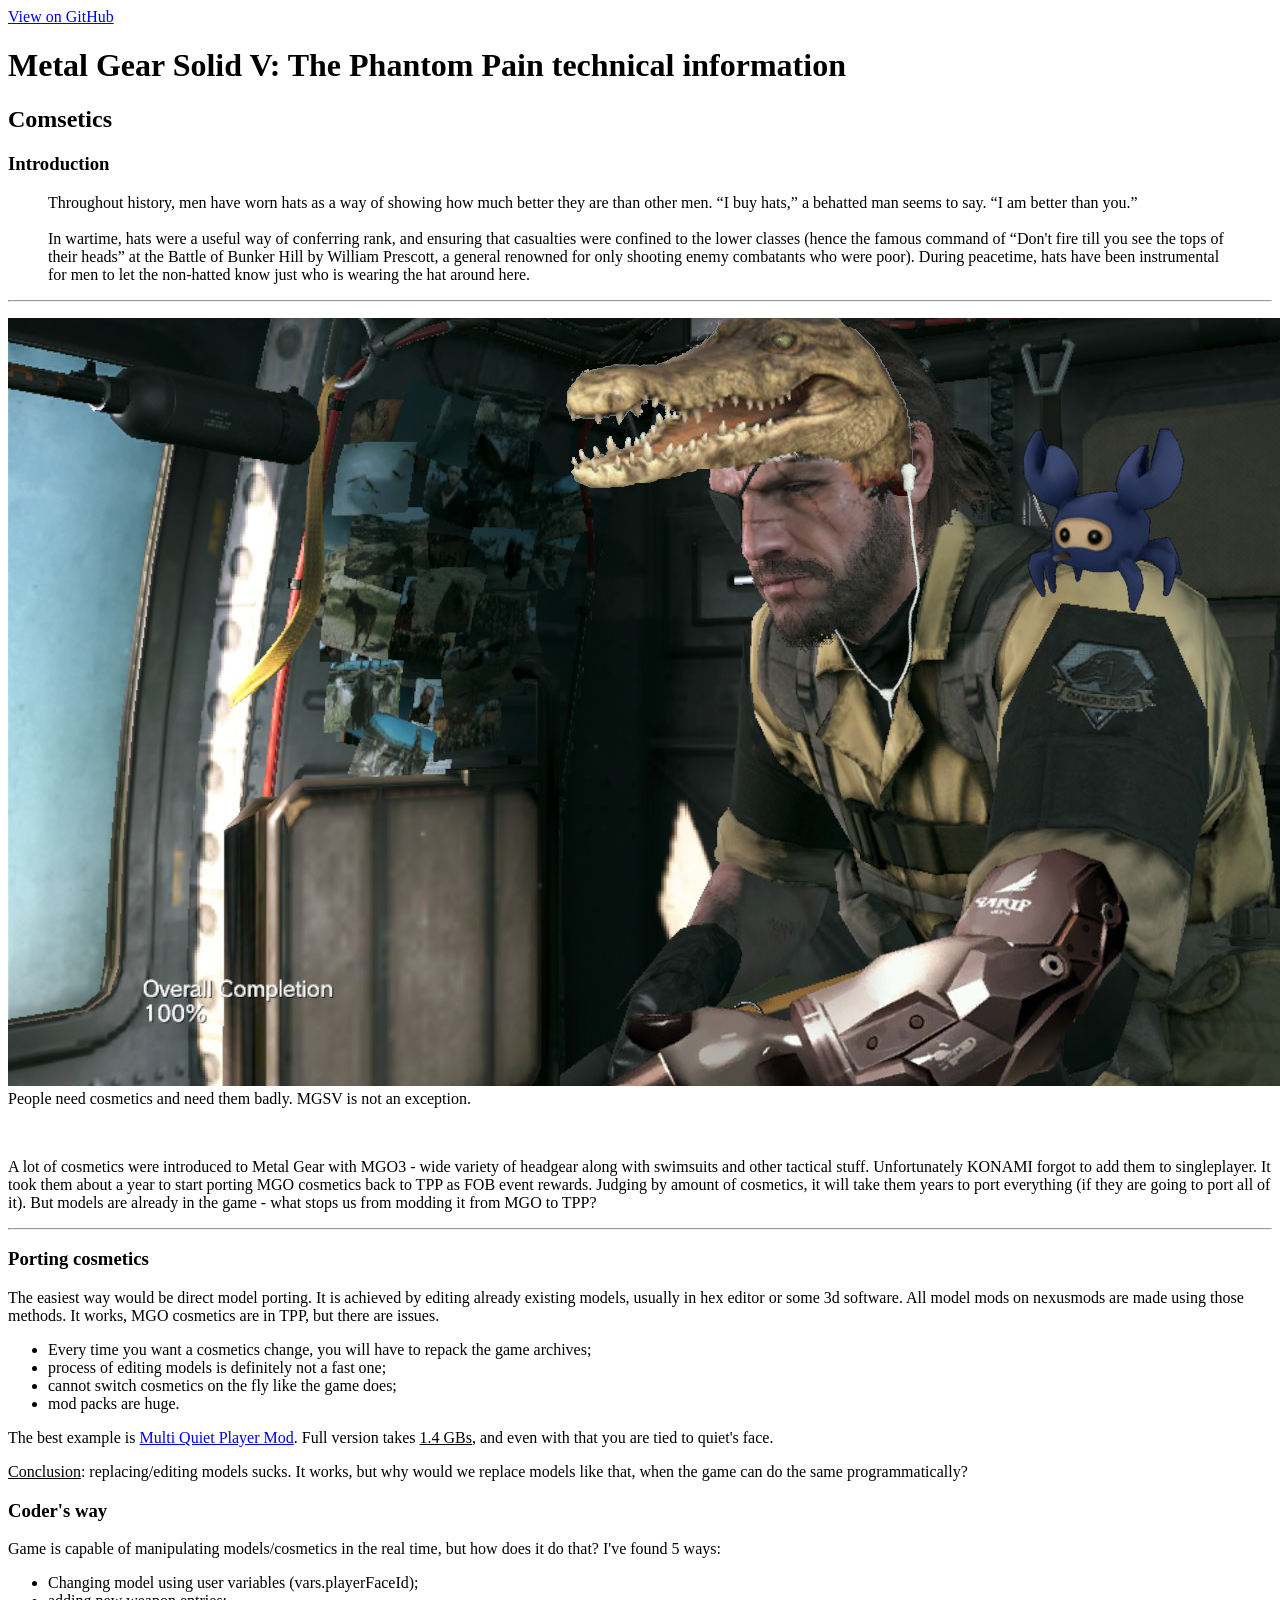
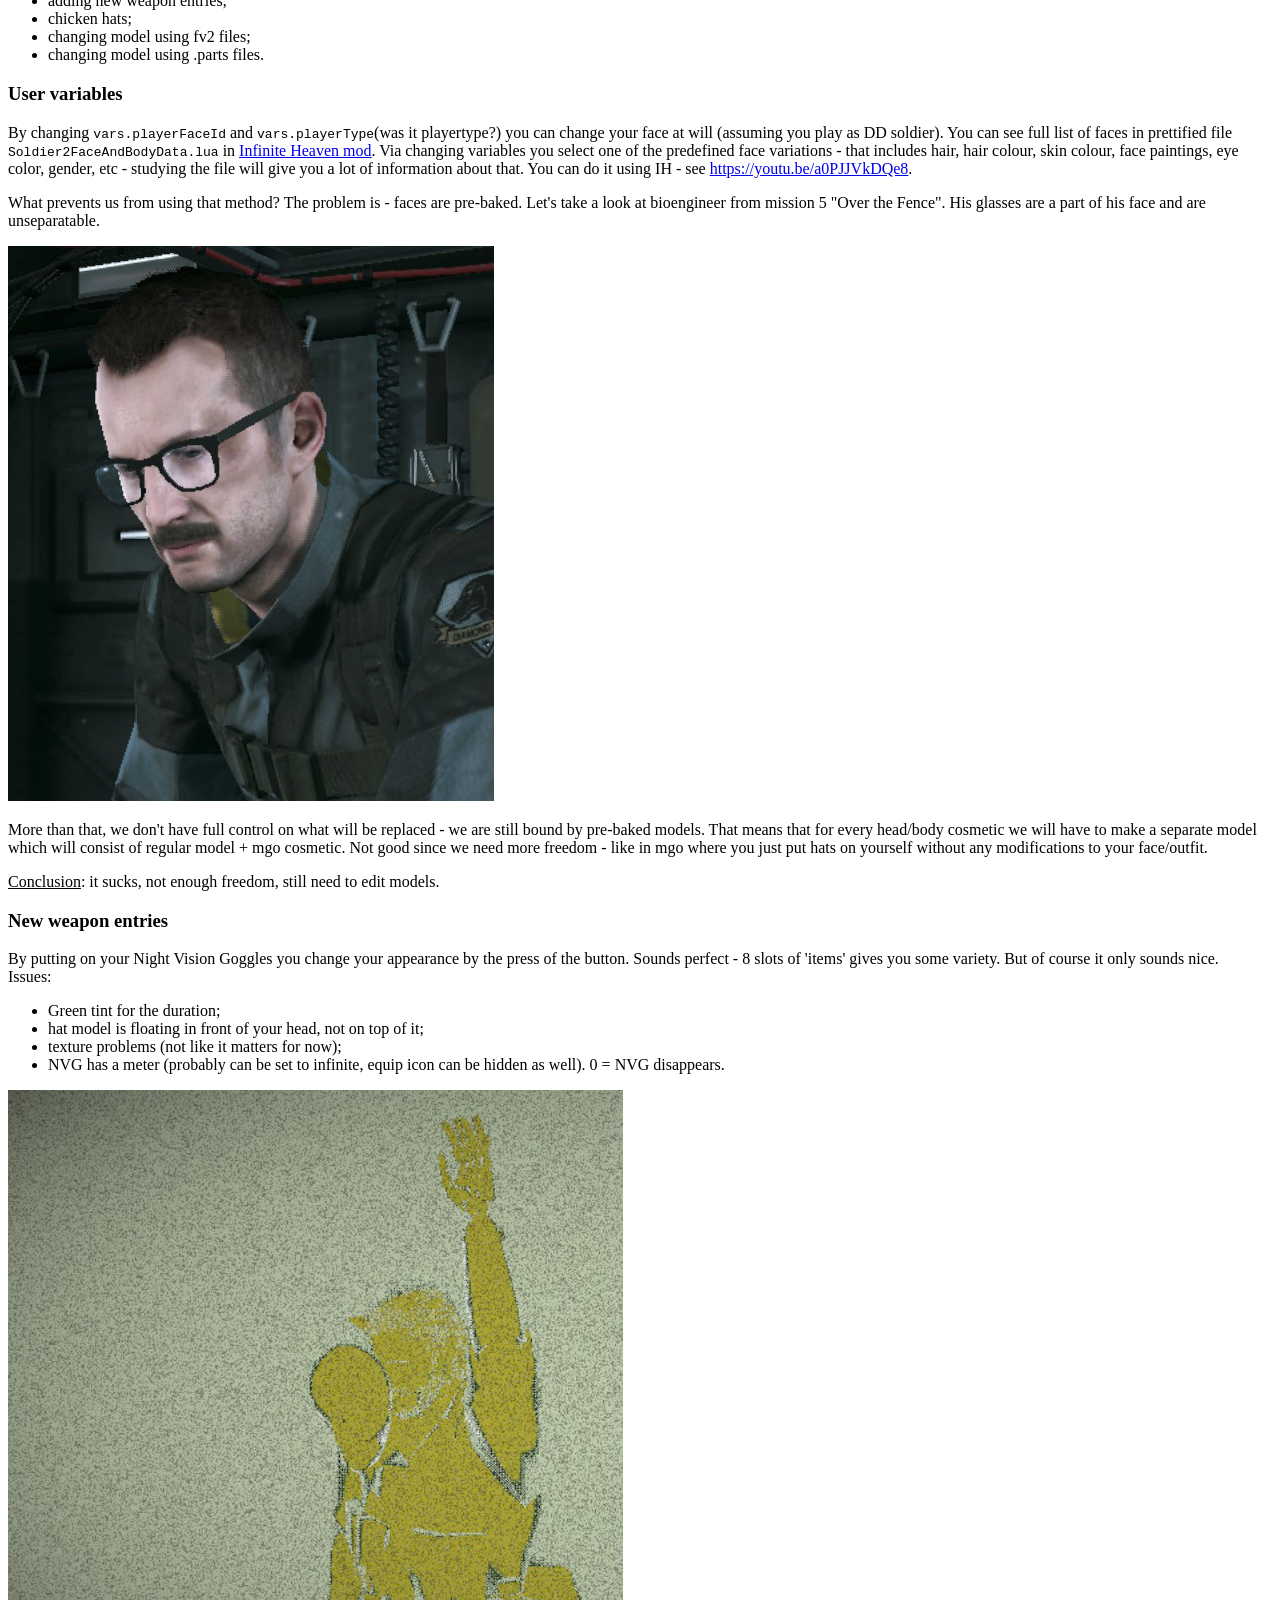
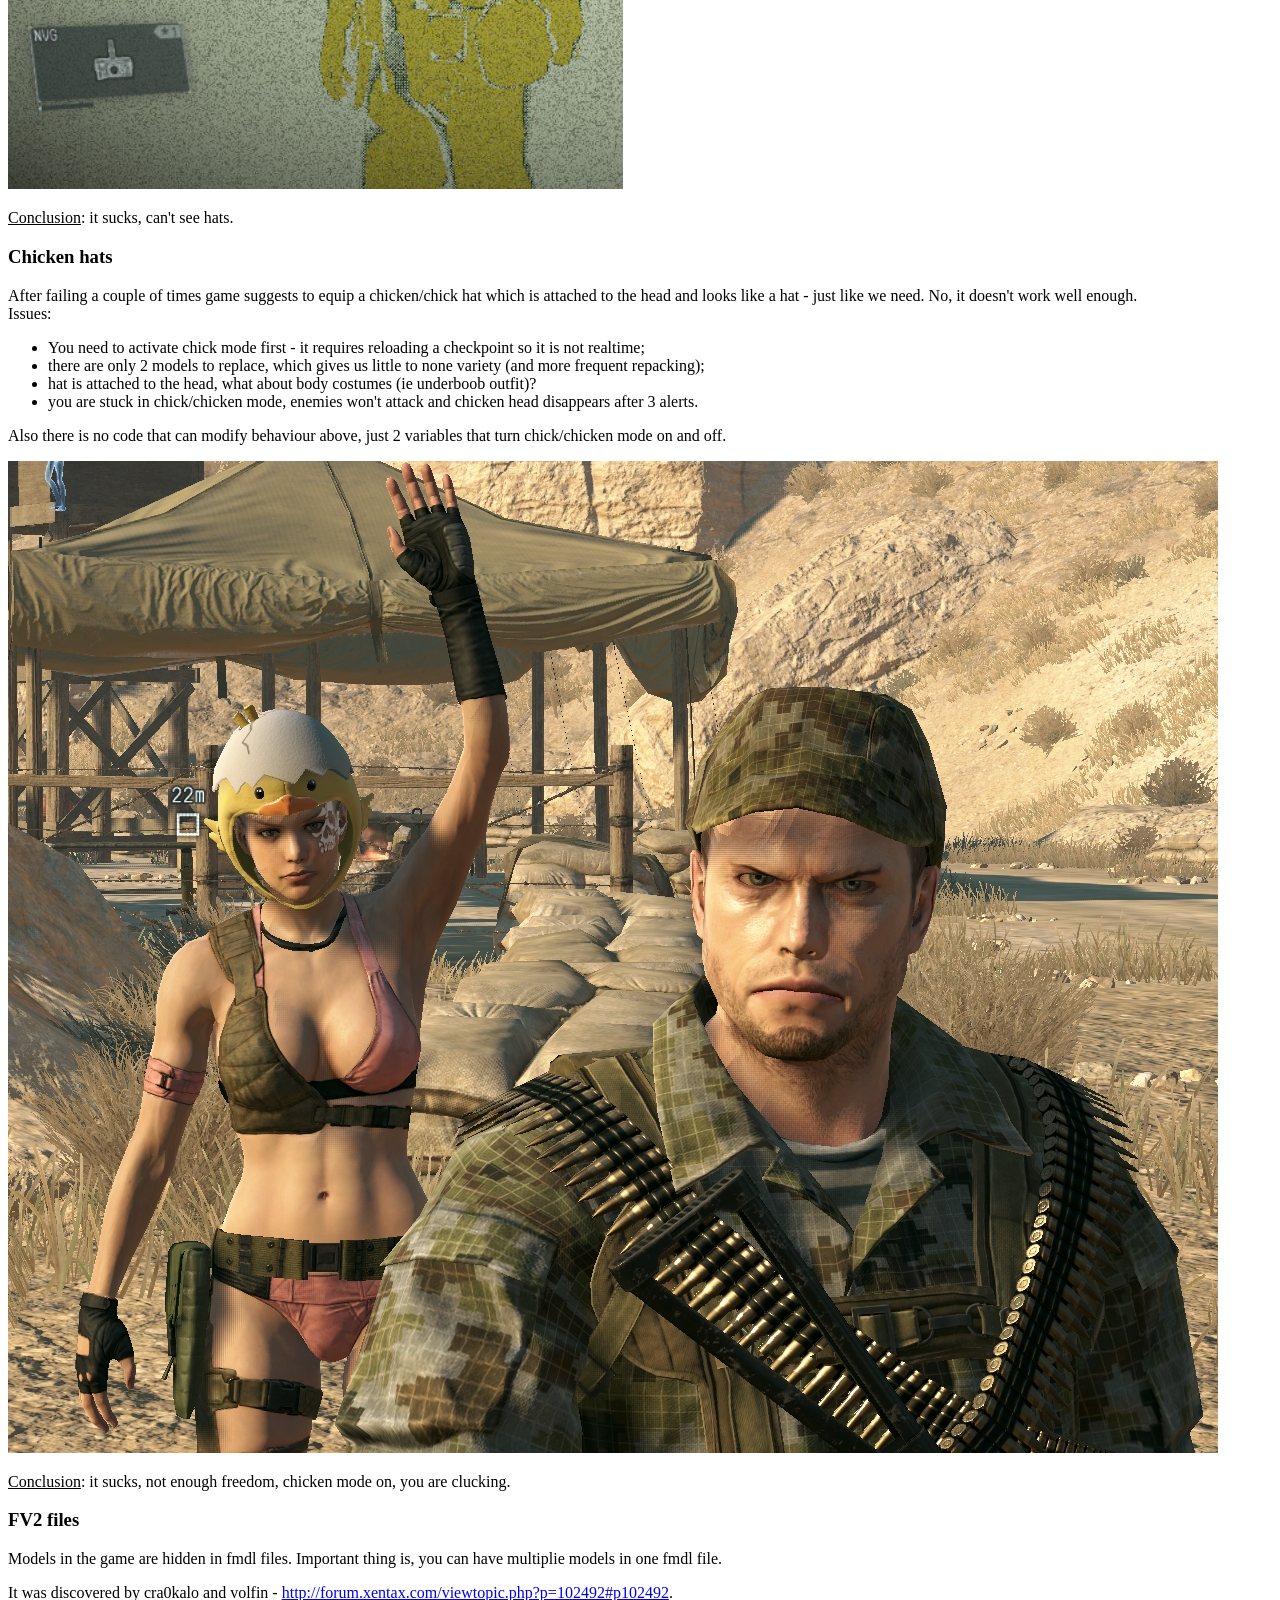
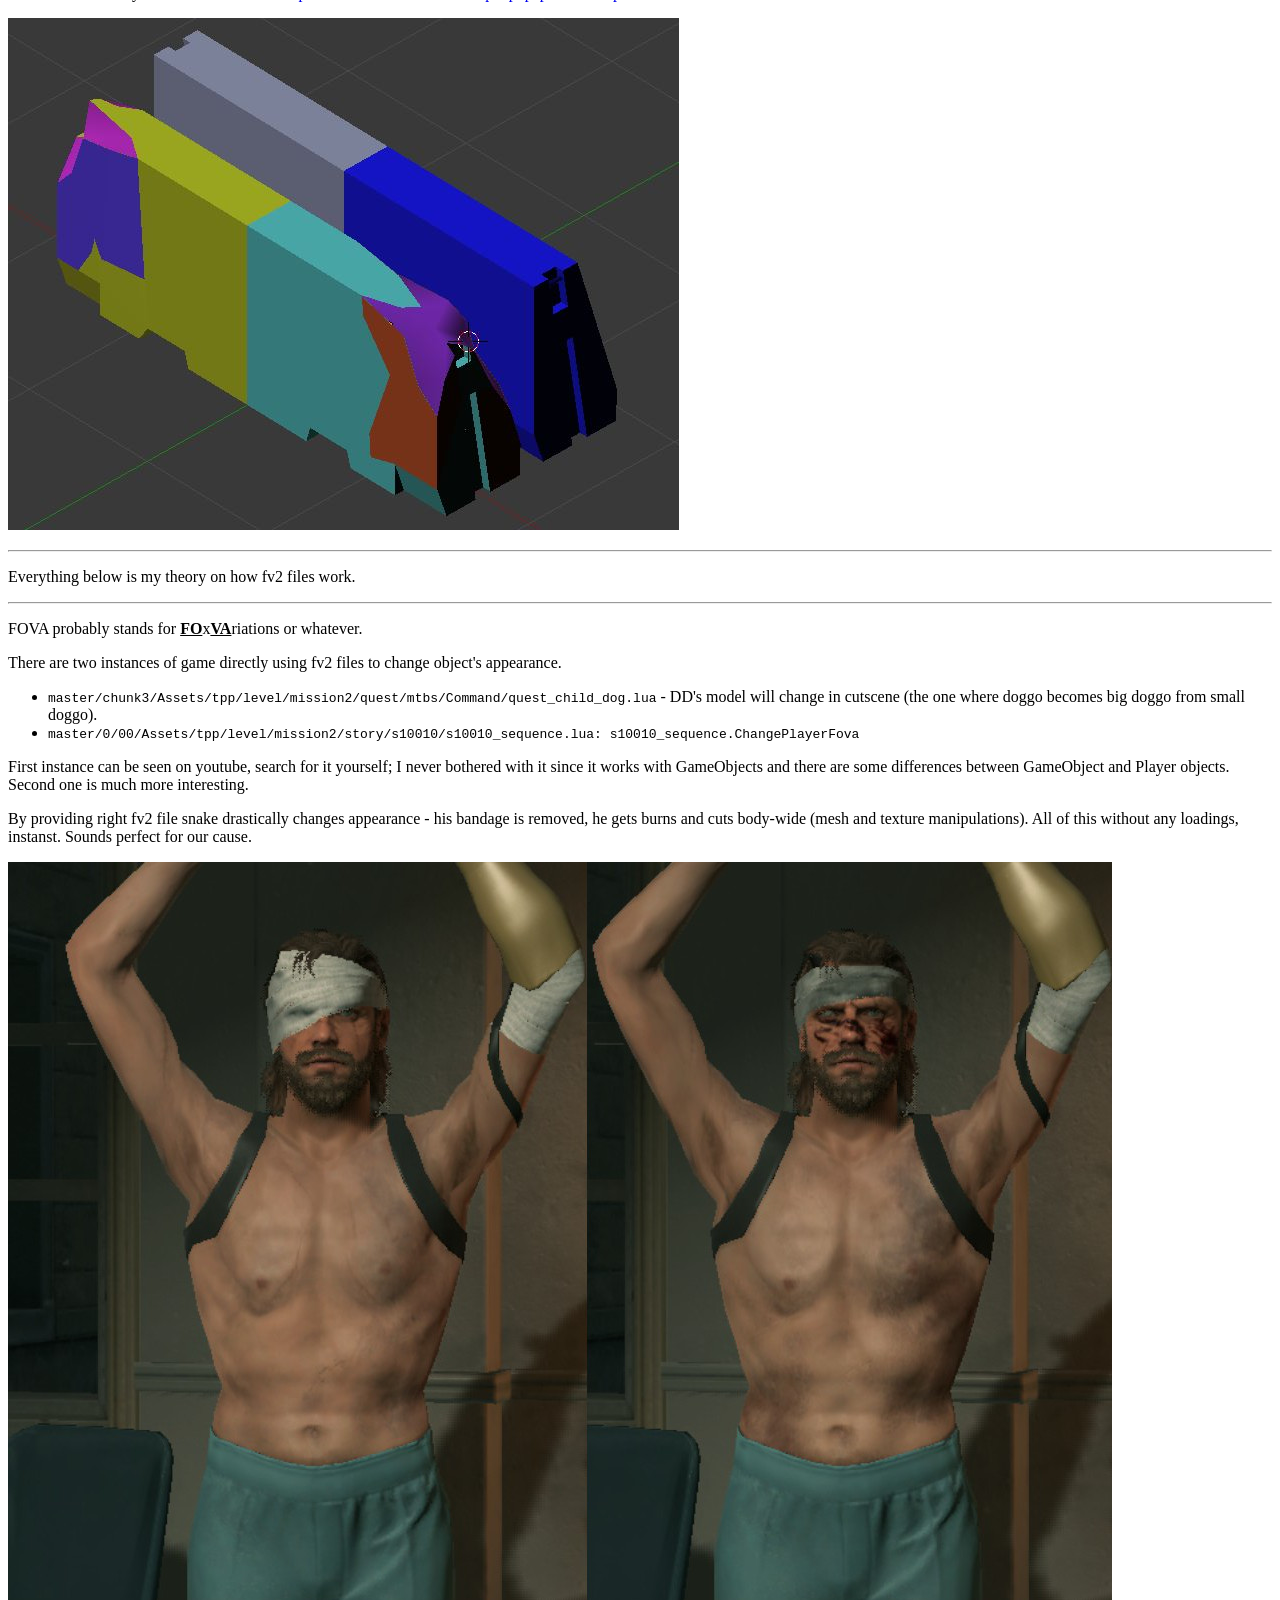
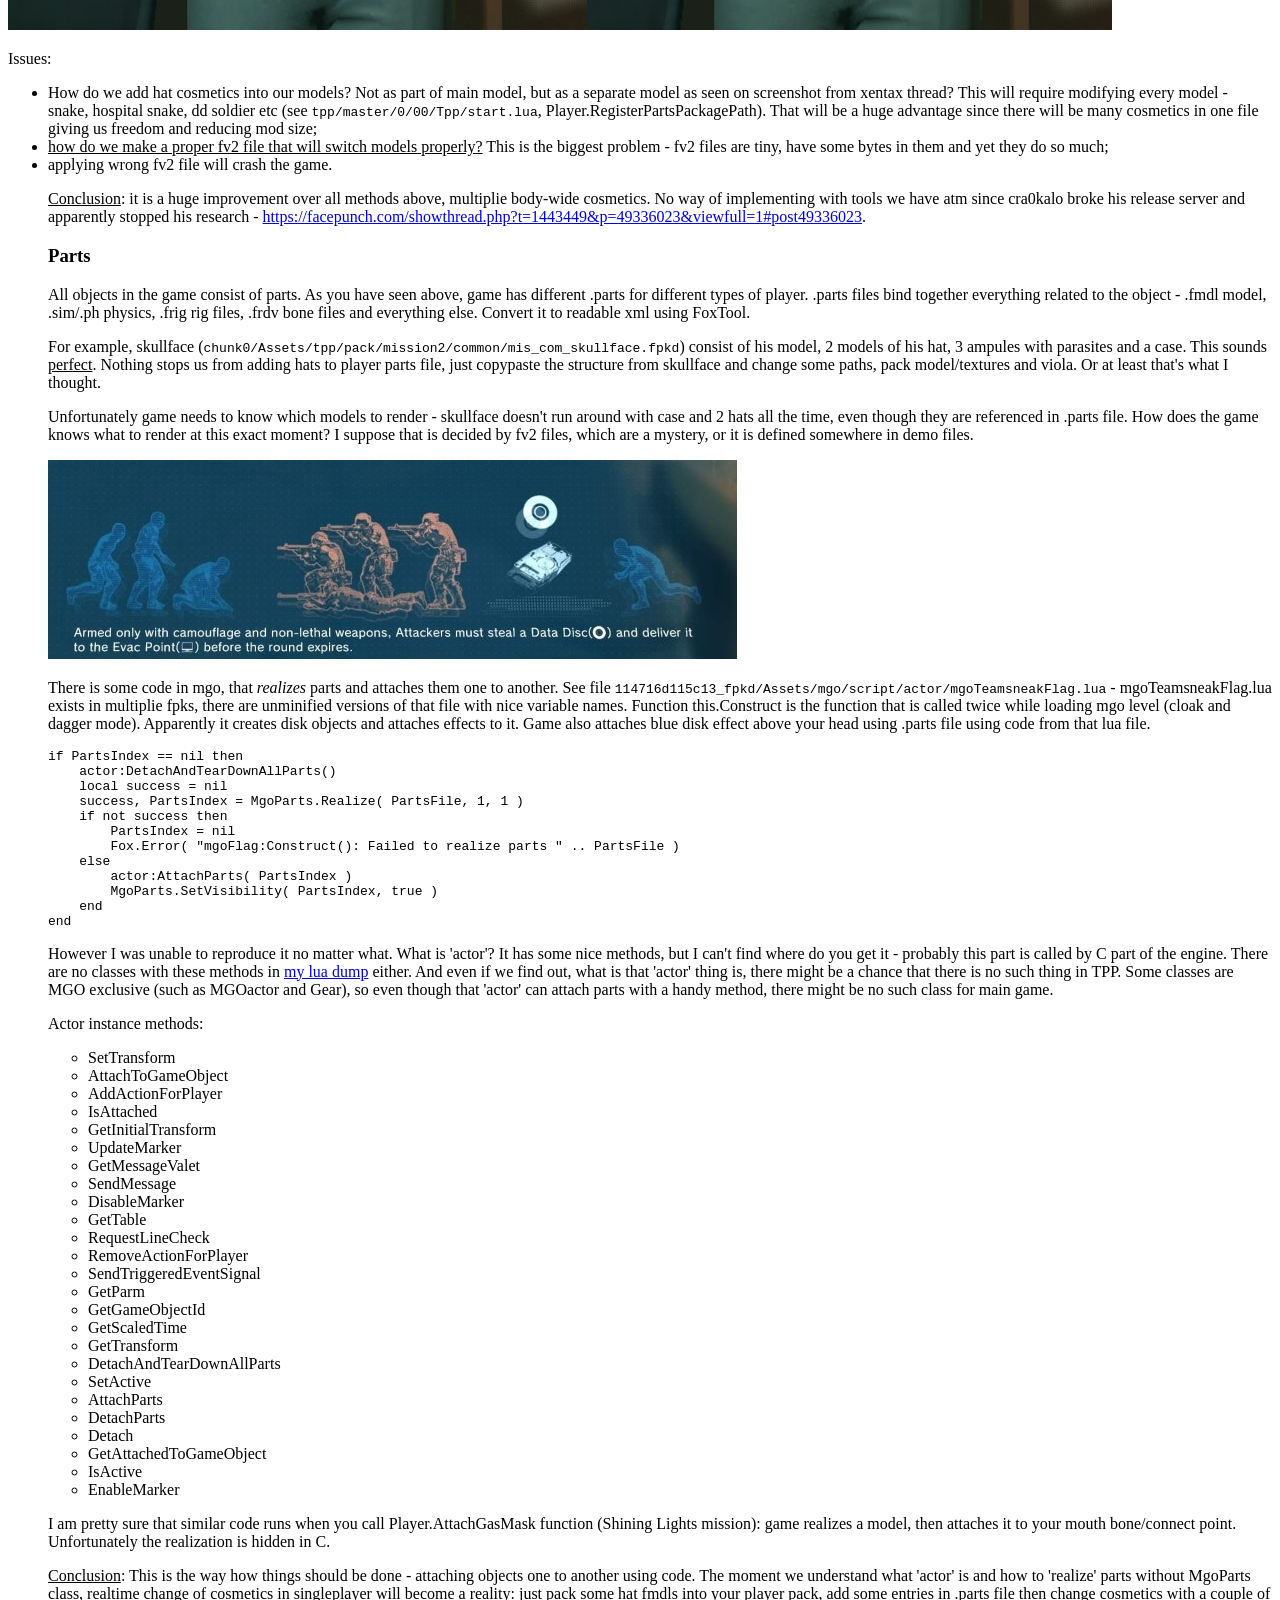
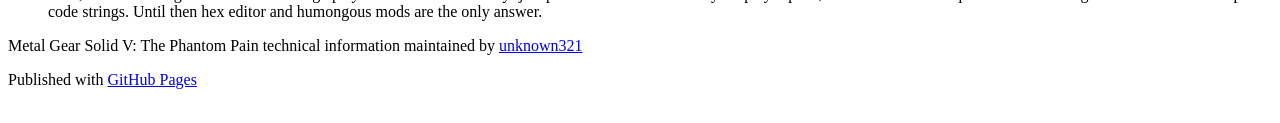
==== cosmetics.html @ acdc4838 "multi-model pic" ====
<!DOCTYPE html>
<html>

  <head>
    <meta charset='utf-8'>
    <meta http-equiv="X-UA-Compatible" content="chrome=1">
    <meta name="description" content="Metal Gear Solid V: The Phantom Pain technical information : ">

    <link rel="stylesheet" type="text/css" media="screen" href="stylesheets/stylesheet.css">

    <title>Metal Gear Solid V: The Phantom Pain technical information</title>
  </head>

  <body>

    <!-- HEADER -->
    <div id="header_wrap" class="outer">
        <header class="inner">
          <a id="forkme_banner" href="https://github.com/unknown321/mgsv_research">View on GitHub</a>

          <h1 id="project_title">Metal Gear Solid V: The Phantom Pain technical information</h1>
          <h2 id="project_tagline"></h2>

        </header>
    </div>

    <!-- MAIN CONTENT -->
    <div id="main_content_wrap" class="outer">
      <section id="main_content" class="inner">
          <h2>Comsetics</h2>
          <h3>Introduction</h3>
          <blockquote>Throughout history, men have worn hats as a way of showing how much 
              better they are than other men. “I buy hats,” a behatted man seems to say. 
              “I am better than you.”
              <br><br>
              In wartime, hats were a useful way of conferring rank, and ensuring that casualties 
              were confined to the lower classes (hence the famous command of “Don't fire till you 
              see the tops of their heads” at the Battle of Bunker Hill by William Prescott, a 
              general renowned for only shooting enemy combatants who were poor). During peacetime, 
              hats have been instrumental for men to let the non-hatted know just who is wearing 
              the hat around here.
          </blockquote>

          <hr>
          <p>
          <img src='images/cosmetics_1.jpg'>
              People need cosmetics and need them badly. MGSV is not an exception.
          </p>
            <br>
            <p>A lot of cosmetics were introduced to Metal Gear with MGO3 - wide variety of headgear 
                along with swimsuits and other tactical stuff. Unfortunately KONAMI forgot to add them 
                to singleplayer. It took them about a year to start porting MGO cosmetics back to TPP 
                as FOB event rewards. Judging by amount of cosmetics, it will take them years to port 
                everything (if they are going to port all of it). But models are already in the game 
                - what stops us from modding it from MGO to TPP?
            </p>
            <hr>
           
            <h3>Porting cosmetics</h3>
            <p>The easiest way would be direct model porting. It is achieved by editing already existing 
            models, usually in hex editor or some 3d software. All model mods on nexusmods are made 
            using those methods. It works, MGO cosmetics are in TPP, but there are issues.</p>
            <p>
                <ul>
                    <li>Every time you want a cosmetics change, you will have to repack the game archives;</li>
                    <li>process of editing models is definitely not a fast one;</li>
                    <li>cannot switch cosmetics on the fly like the game does;</li>
                    <li>mod packs are huge.</li>
                </ul>
                The best example is <a href="http://www.nexusmods.com/metalgearsolidvtpp/mods/228/?">Multi Quiet Player Mod</a>.
                Full version takes <u>1.4 GBs</u>, and even with that you are tied to quiet's face.
            </p>

            <p><u>Conclusion</u>: replacing/editing models sucks. It works, but why would we replace models like that, 
            when the game can do the same programmatically?</p>

            <h3>Coder's way</h3>
            <p>Game is capable of manipulating models/cosmetics in the real time, but how does it do that?
            I've found 5 ways:
            <ul>
                <li>Changing model using user variables (vars.playerFaceId);</li>
                <li>adding new weapon entries;</li>
                <li>chicken hats;</li>
                <li>changing model using fv2 files;</li>
                <li>changing model using .parts files.</li>
            </ul>
            </p>

            <h3>User variables</h3>
            <p>
            By changing <code>vars.playerFaceId</code> and <code>vars.playerType</code>(was it playertype?) you 
            can change your face at will (assuming you play as DD soldier). You can see full list of faces 
            in prettified file <code>Soldier2FaceAndBodyData.lua</code> in 
            <a href="http://www.nexusmods.com/metalgearsolidvtpp/mods/45/">Infinite Heaven mod</a>.
            Via changing variables you select one of the predefined face variations - that includes hair, hair colour, 
            skin colour, face paintings, eye color, gender, etc - studying the file will give you a lot of information 
            about that. You can do it using IH - see <a href="https://youtu.be/a0PJJVkDQe8">https://youtu.be/a0PJJVkDQe8</a>.
            </p>

            <p>
            What prevents us from using that method? The problem is - faces are pre-baked. Let's take a look at 
            bioengineer from mission 5 "Over the Fence". His glasses are a part of his face and are unseparatable.
            </p>
            <p><img src='images/cosmetics_2.jpg'></p>

            <p>
            More than that, we don't have full control on what will be replaced - we are still bound by pre-baked 
            models. That means that for every head/body cosmetic we will have to make a separate model which will 
            consist of regular model + mgo cosmetic. Not good since we need more freedom - like in mgo where you just 
            put hats on yourself without any modifications to your face/outfit.
            </p>
            <p><u>Conclusion</u>: it sucks, not enough freedom, still need to edit models.</p>

            <h3>New weapon entries</h3>
            <p>By putting on your Night Vision Goggles you change your appearance by the press of the button. 
            Sounds perfect - 8 slots of 'items' gives you some variety. But of course it only sounds nice. 
            <br>
            Issues:
            <ul>
                <li>Green tint for the duration;</li>
                <li>hat model is floating in front of your head, not on top of it;</li>
                <li>texture problems (not like it matters for now);</li>
                <li>NVG has a meter (probably can be set to infinite, equip icon can be hidden as well). 0 = NVG disappears.</li>
            </ul>
            </p>
            <p><img src='images/cosmetics_3.jpg'></p>
            <p><u>Conclusion</u>: it sucks, can't see hats.</p> 

            <h3>Chicken hats</h3>
            <p>After failing a couple of times game suggests to equip a chicken/chick hat which is attached to 
            the head and looks like a hat - just like we need. No, it doesn't work well enough.
            <br>
            Issues:
            <ul>
                <li>You need to activate chick mode first - it requires reloading a checkpoint so it is not realtime;</li>
                <li>there are only 2 models to replace, which gives us little to none variety (and more frequent repacking);</li>
                <li>hat is attached to the head, what about body costumes (ie underboob outfit)?</li>
                <li>you are stuck in chick/chicken mode, enemies won't attack and chicken head disappears after 3 alerts.</li>
            </ul>
            Also there is no code that can modify behaviour above, just 2 variables that turn chick/chicken mode on and off.
            </p>
            <p><img src='images/cosmetics_5.jpg'></p>
            <p><u>Conclusion</u>: it sucks, not enough freedom, chicken mode on, you are clucking.</p>

            <h3>FV2 files</h3>
            <p>Models in the game are hidden in fmdl files. Important thing is, you can have multiplie models in one fmdl file.</p>
            <p>It was discovered by cra0kalo and volfin - <a href="http://forum.xentax.com/viewtopic.php?p=102492#p102492">http://forum.xentax.com/viewtopic.php?p=102492#p102492</a>.</p>
            <p><img src='images/cosmetics_7.jpg'></p>
            <hr>
            <p>Everything below is my theory on how fv2 files work.</p>
            <hr>
            <p>FOVA probably stands for <b><u>FO</u></b>x<b><u>VA</u></b>riations or whatever.</p>
            <p>There are two instances of game directly using fv2 files to change object's appearance. 
                <ul>
                    <li><code>master/chunk3/Assets/tpp/level/mission2/quest/mtbs/Command/quest_child_dog.lua</code>
                        - DD's model will change in cutscene (the one where doggo becomes big doggo from small doggo).</li>
                    <li><code>master/0/00/Assets/tpp/level/mission2/story/s10010/s10010_sequence.lua:   s10010_sequence.ChangePlayerFova</code></li>
                </ul>
                First instance can be seen on youtube, search for it yourself; I never bothered with it since it works with
                GameObjects and there are some differences between GameObject and Player objects.
                Second one is much more interesting.
            </p>
            <p>By providing right fv2 file snake drastically changes appearance - his bandage is removed, 
            he gets burns and cuts body-wide (mesh and texture manipulations). 
            All of this without any loadings, instanst. Sounds perfect for our cause.
            </p>
            <p><img src='images/cosmetics_4.jpg'></p>
            <p>Issues:
                <ul>
                    <li>How do we add hat cosmetics into our models? Not as part of main model, but as a separate 
                        model as seen on screenshot from xentax thread? This will require modifying every model - 
                        snake, hospital snake, dd soldier etc (see <code>tpp/master/0/00/Tpp/start.lua</code>, Player.RegisterPartsPackagePath).
                        That will be a huge advantage since there will be many cosmetics in one file giving us freedom 
                        and reducing mod size;
                    </li>
                    <li><u>how do we make a proper fv2 file that will switch models properly?</u> This is the biggest 
                    problem - fv2 files are tiny, have some bytes in them and yet they do so much;</li>
                    <li>applying wrong fv2 file will crash the game.</li>
            </p>
             <p><u>Conclusion</u>: it is a huge improvement over all methods above, multiplie body-wide cosmetics.
             No way of implementing with tools we have atm since cra0kalo broke his release server and apparently 
             stopped his research - <a href="https://facepunch.com/showthread.php?t=1443449&p=49336023&viewfull=1#post49336023">https://facepunch.com/showthread.php?t=1443449&p=49336023&viewfull=1#post49336023</a>.</p>
            
             <h3>Parts</h3>
             <p>All objects in the game consist of parts. As you have seen above, game has different .parts 
             for different types of player. .parts files bind together everything related to the object - 
             .fmdl model, .sim/.ph physics, .frig rig files, .frdv bone files and everything else. Convert 
             it to readable xml using FoxTool.</p>

             <p>
             For example, skullface (<code>chunk0/Assets/tpp/pack/mission2/common/mis_com_skullface.fpkd</code>) 
             consist of his model, 2 models of his hat, 3 ampules with parasites and a case. This sounds <u>perfect</u>.
             Nothing stops us from adding hats to player parts file, just copypaste the structure from skullface and 
             change some paths, pack model/textures and viola. Or at least that's what I thought.
             </p>

             <p>Unfortunately game needs to know which models to render - skullface doesn't run around with case 
             and 2 hats all the time, even though they are referenced in .parts file. How does the game knows what 
             to render at this exact moment? I suppose that is decided by fv2 files, which are a mystery, or 
             it is defined somewhere in demo files.
             </p>
             <p><img src='images/cosmetics_6.jpg'></p>
            <p>There is some code in mgo, that <i>realizes</i> parts and attaches them one to another.
            See file <code>114716d115c13_fpkd/Assets/mgo/script/actor/mgoTeamsneakFlag.lua</code> - mgoTeamsneakFlag.lua 
            exists in multiplie fpks, there are unminified versions of that file with nice variable names. Function 
            this.Construct is the function that is called twice while loading mgo level (cloak and dagger mode). 
            Apparently it creates disk objects and attaches effects to it. Game also attaches blue disk effect above 
            your head using .parts file using code from that lua file.
            <pre><code>if PartsIndex == nil then
    actor:DetachAndTearDownAllParts()
    local success = nil
    success, PartsIndex = MgoParts.Realize( PartsFile, 1, 1 )
    if not success then
        PartsIndex = nil
        Fox.Error( "mgoFlag:Construct(): Failed to realize parts " .. PartsFile )
    else
        actor:AttachParts( PartsIndex )
        MgoParts.SetVisibility( PartsIndex, true )
    end
end</code></pre>
            </p>

            <p>
            However I was unable to reproduce it no matter what. What is 'actor'? It has some nice methods, but I can't 
            find where do you get it - probably this part is called by C part of the engine. There are no classes 
            with these methods in <a href="https://github.com/unknown321/mgsvdump/">my lua dump</a> either. And even 
            if we find out, what is that 'actor' thing is, there might be a chance that there is no such thing in TPP.
            Some classes are MGO exclusive (such as MGOactor and Gear), so even though that 'actor' can attach parts 
            with a handy method, there might be no such class for main game.
            </p>

            <p>Actor instance methods:
            <ul>
             <li>SetTransform</li>
             <li>AttachToGameObject</li>
             <li>AddActionForPlayer</li>
             <li>IsAttached</li>
             <li>GetInitialTransform</li>
             <li>UpdateMarker</li>
             <li>GetMessageValet</li>
             <li>SendMessage</li>
             <li>DisableMarker</li>
             <li>GetTable</li>
             <li>RequestLineCheck</li>
             <li>RemoveActionForPlayer</li>
             <li>SendTriggeredEventSignal</li>
             <li>GetParm</li>
             <li>GetGameObjectId</li>
             <li>GetScaledTime</li>
             <li>GetTransform</li>
             <li>DetachAndTearDownAllParts</li>
             <li>SetActive</li>
             <li>AttachParts</li>
             <li>DetachParts</li>
             <li>Detach</li>
             <li>GetAttachedToGameObject</li>
             <li>IsActive</li>
             <li>EnableMarker</li>
            </ul>
            </p>

            <p>I am pretty sure that similar code runs when you call Player.AttachGasMask function (Shining Lights mission):
            game realizes a model, then attaches it to your mouth bone/connect point. Unfortunately the realization is hidden in C.
            </p>

            <p><u>Conclusion</u>: This is the way how things should be done - attaching objects one to another using code.
            The moment we understand what 'actor' is and how to 'realize' parts without MgoParts class, realtime change 
            of cosmetics in singleplayer will become a reality: just pack some hat fmdls into your player pack, add some 
            entries in .parts file then change cosmetics with a couple of code strings. 
            Until then hex editor and humongous mods are the only answer.</p>

            
           
      </section>
    </div>

    <!-- FOOTER  -->
    <div id="footer_wrap" class="outer">
      <footer class="inner">
        <p class="copyright">Metal Gear Solid V: The Phantom Pain technical information maintained by <a href="https://github.com/unknown321">unknown321</a></p>
        <p>Published with <a href="https://pages.github.com">GitHub Pages</a></p>
      </footer>
    </div>

    

  </body>
</html>
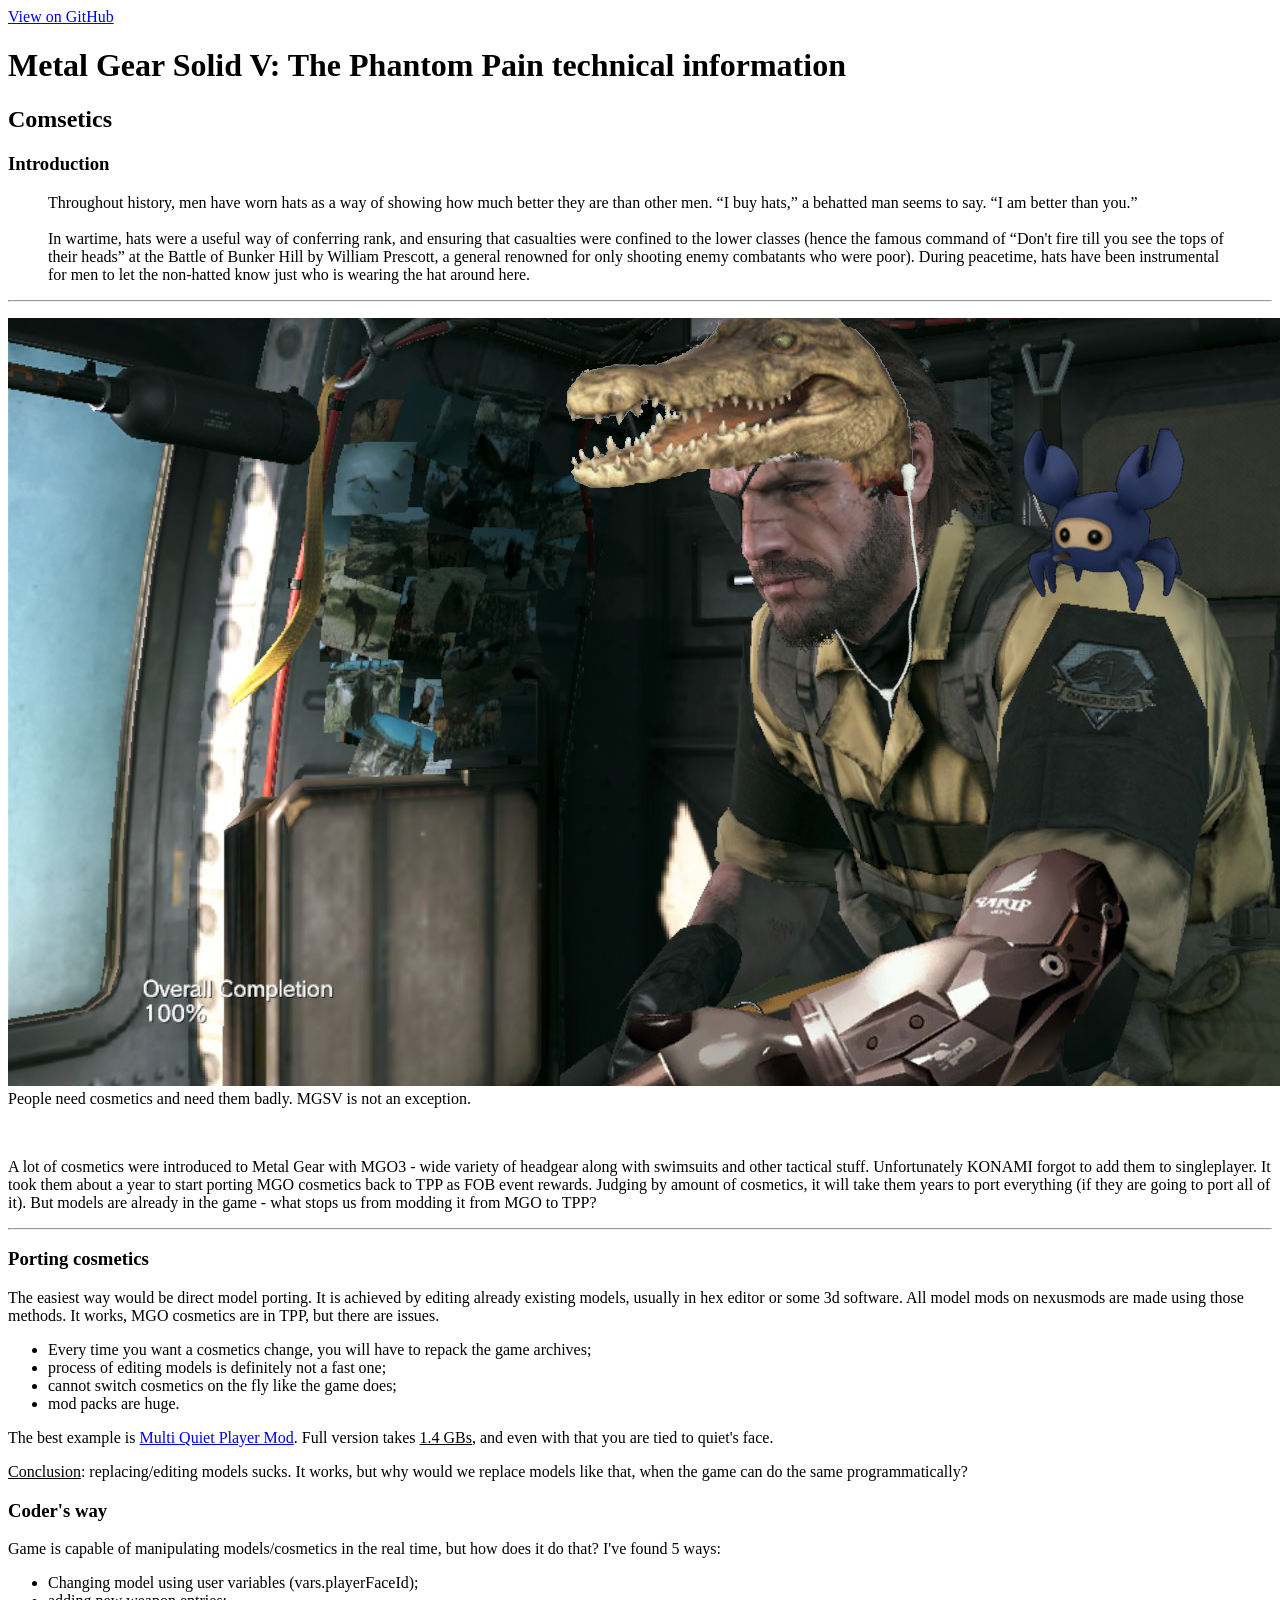
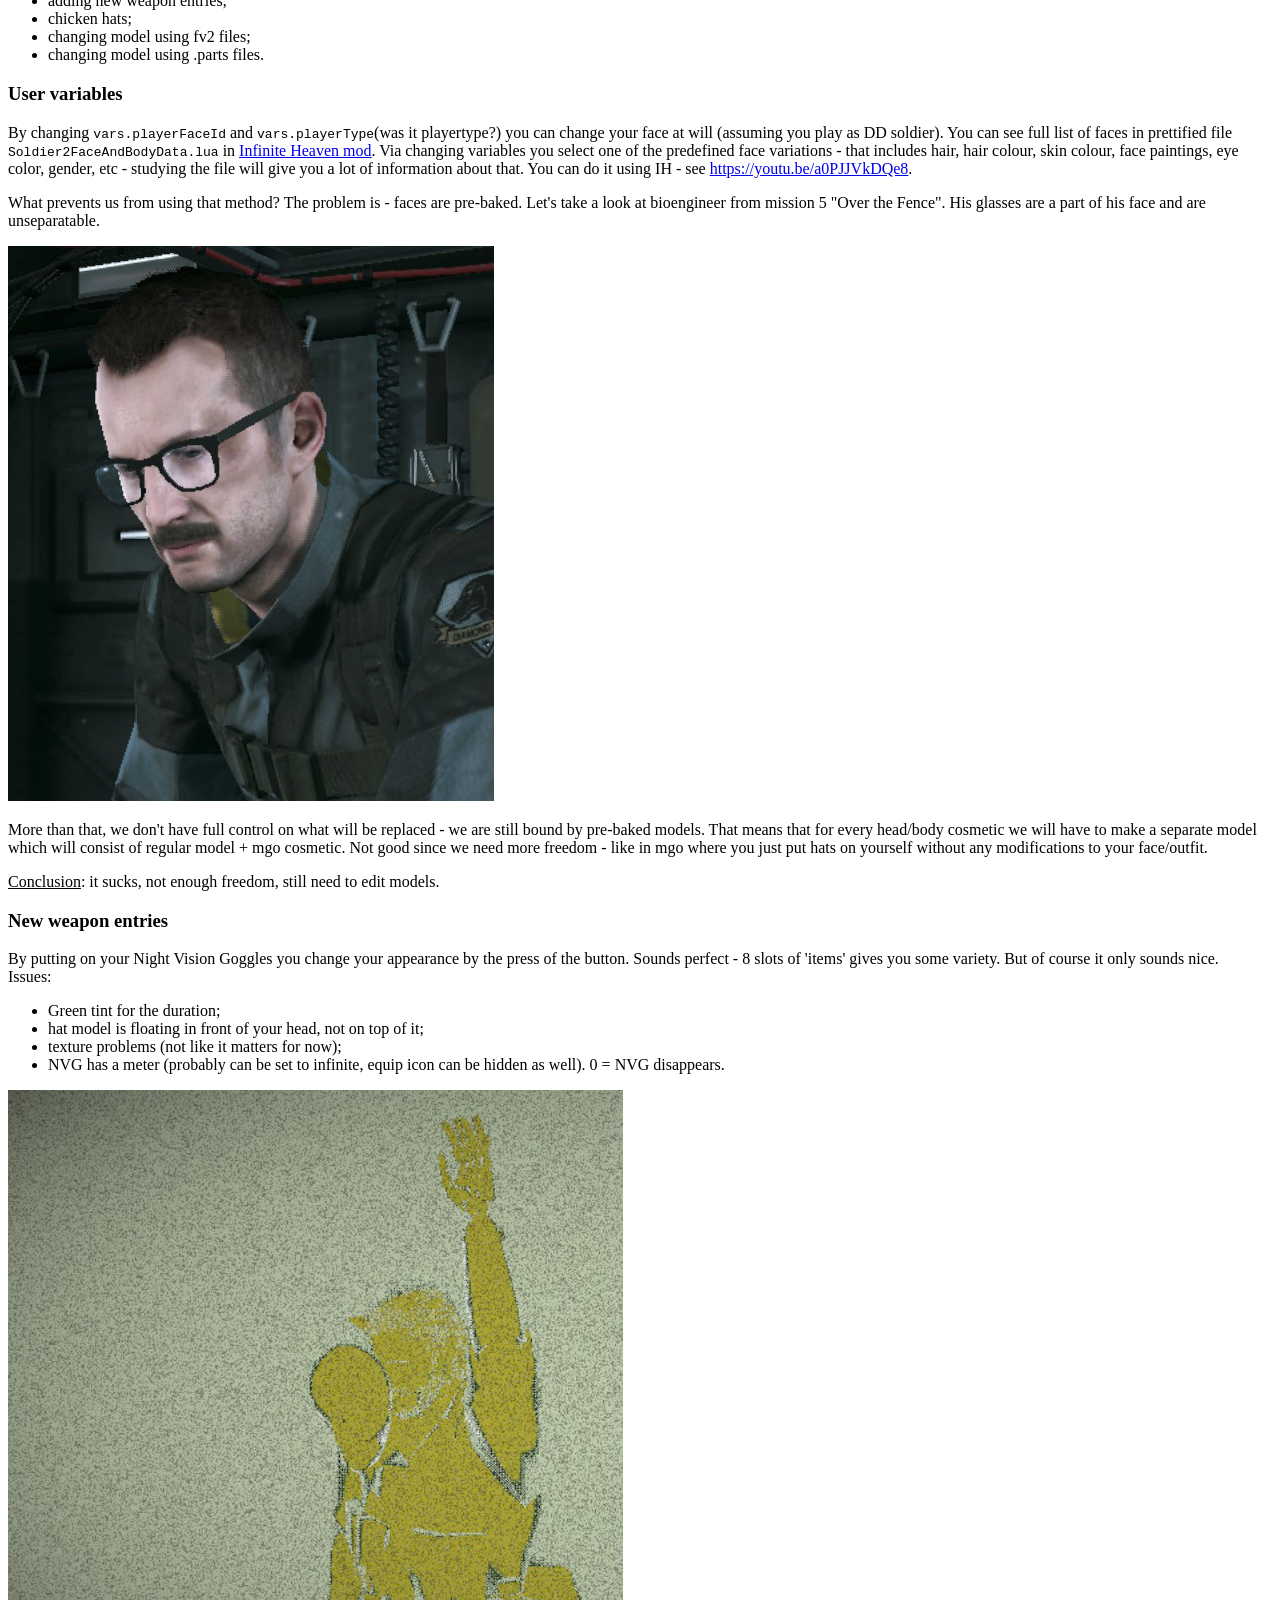
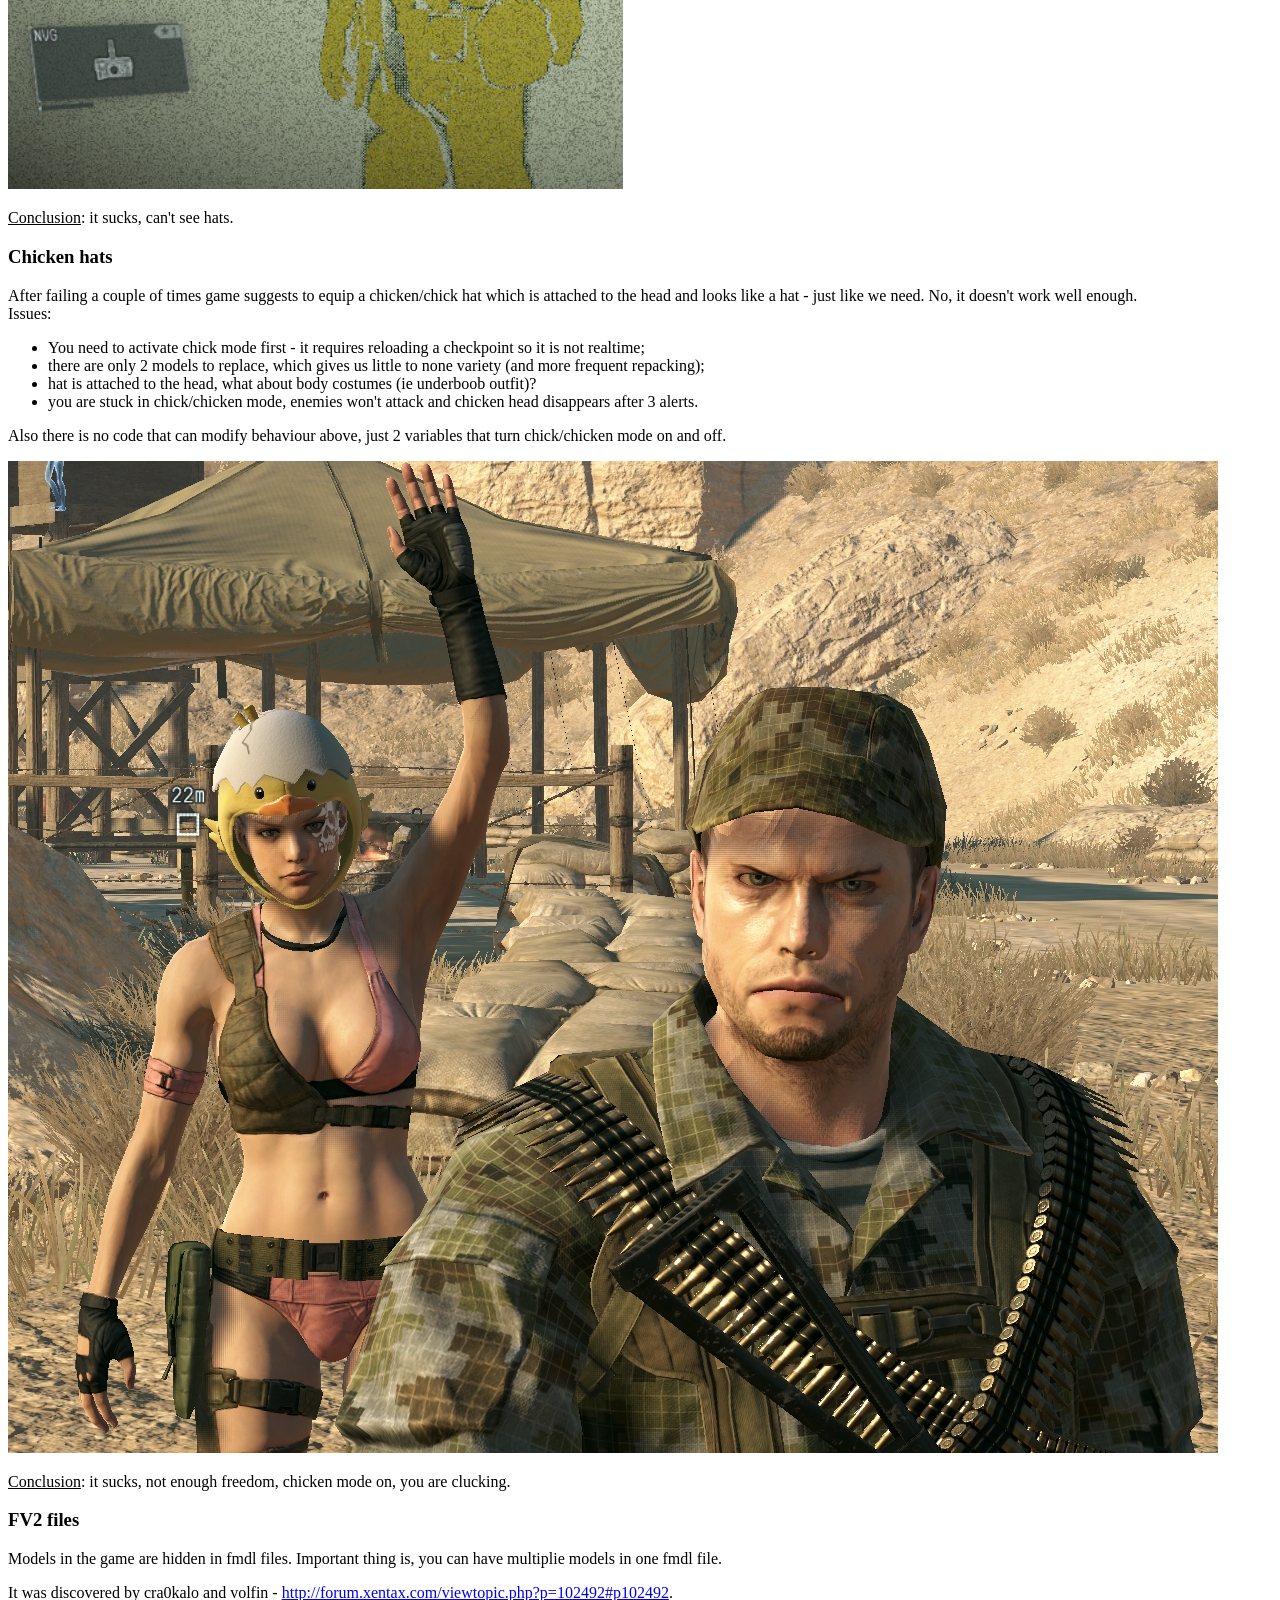
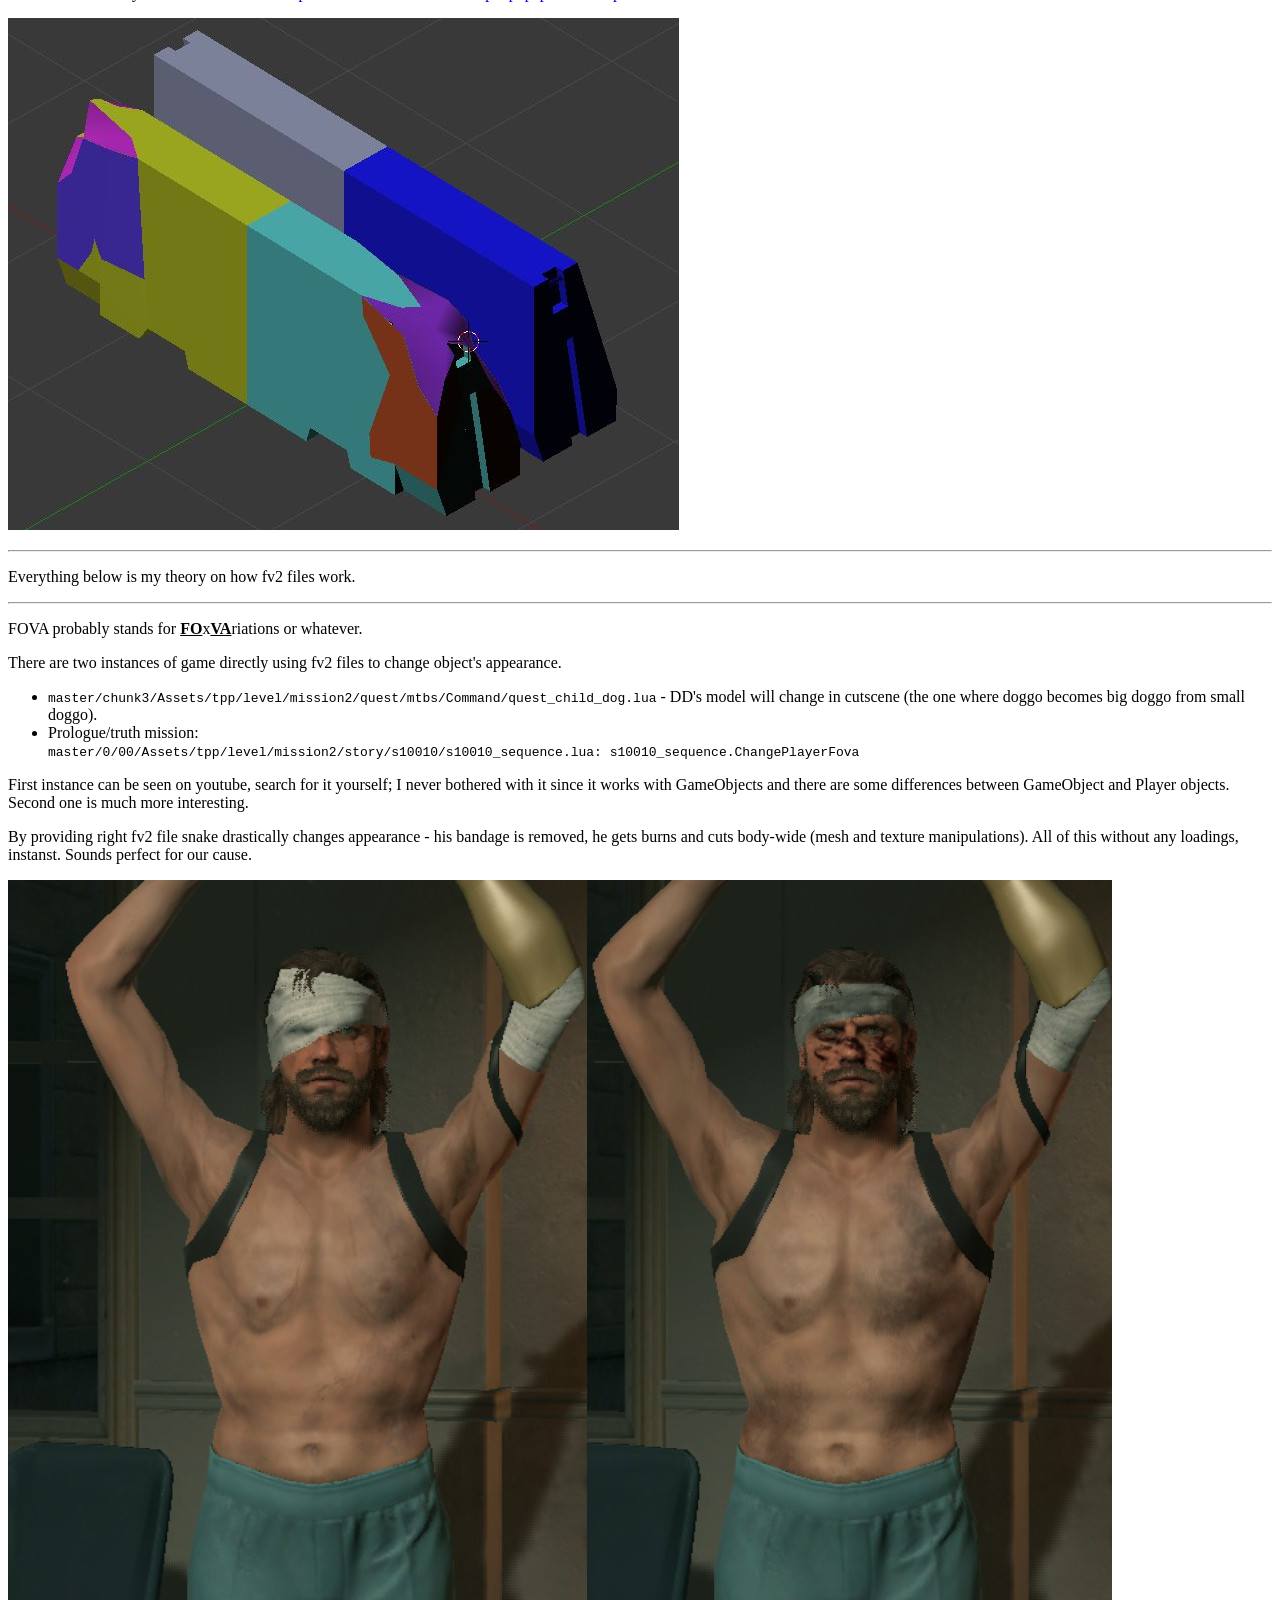
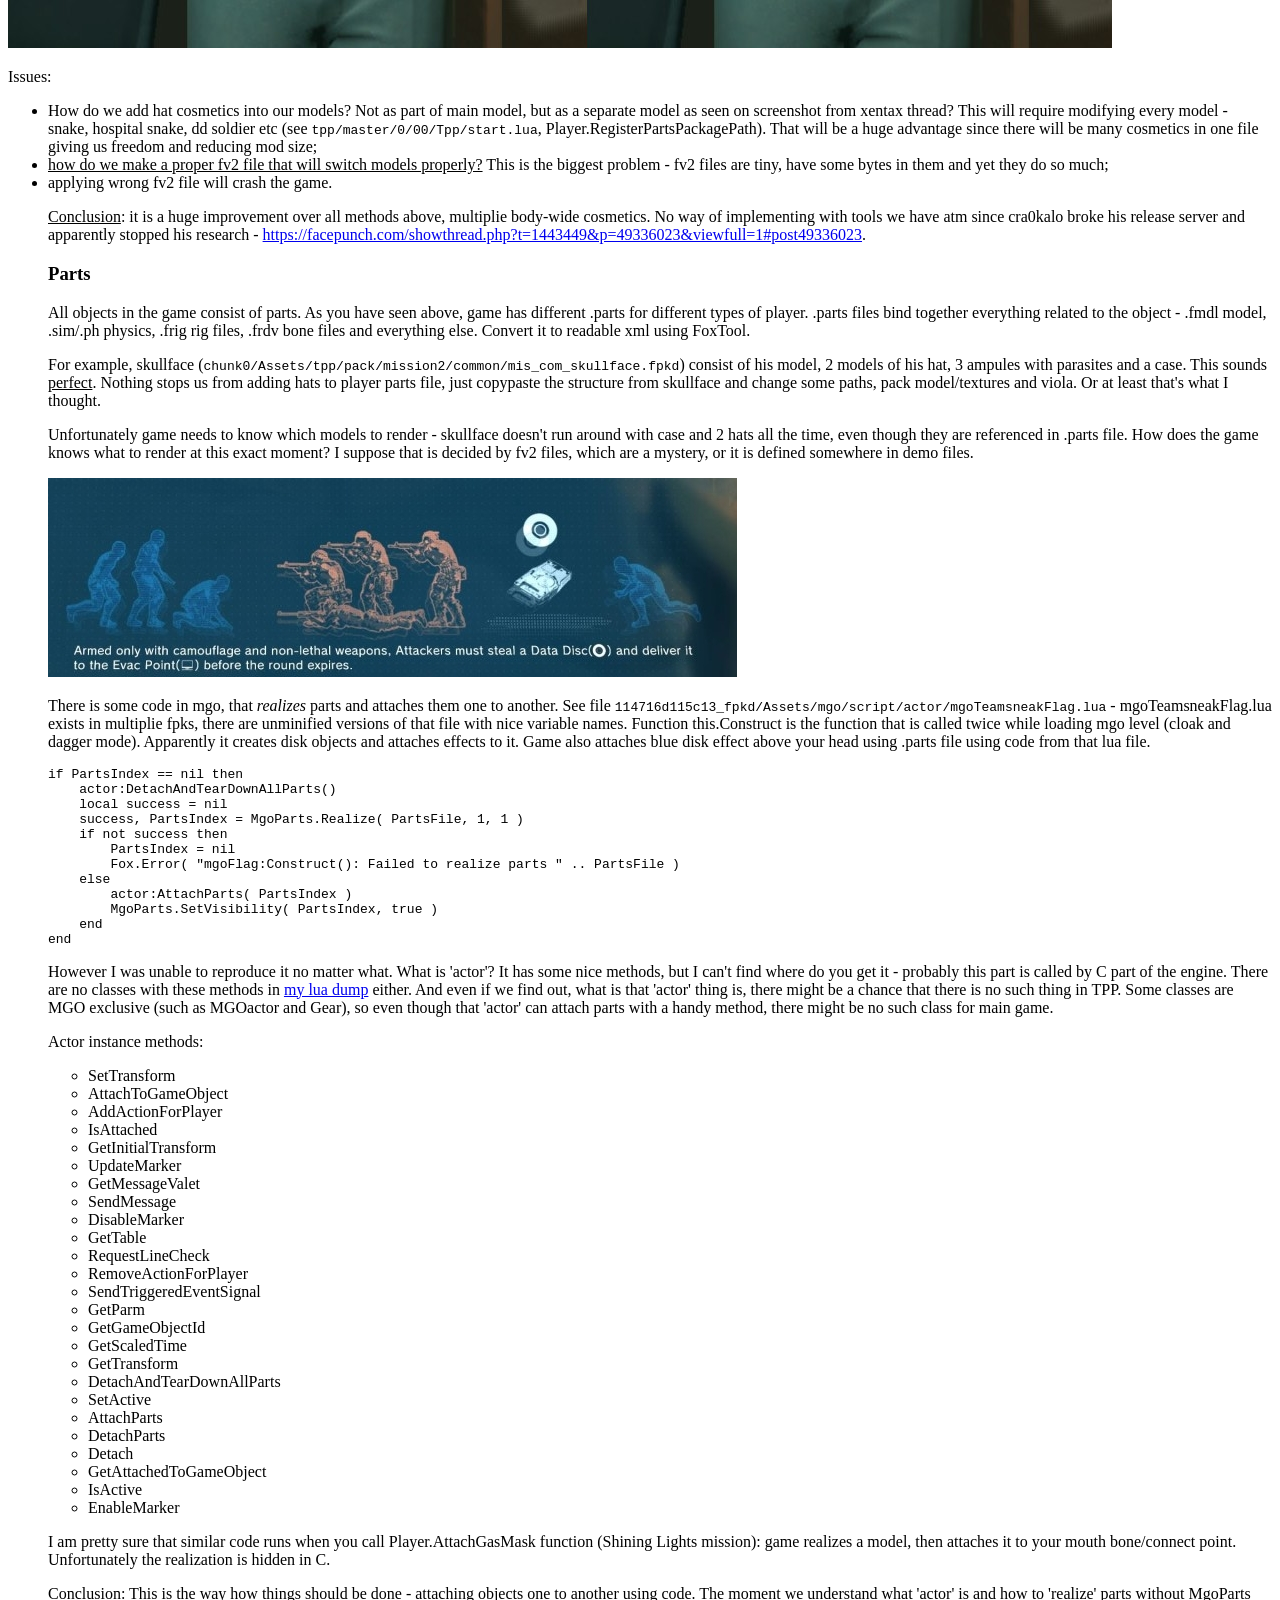
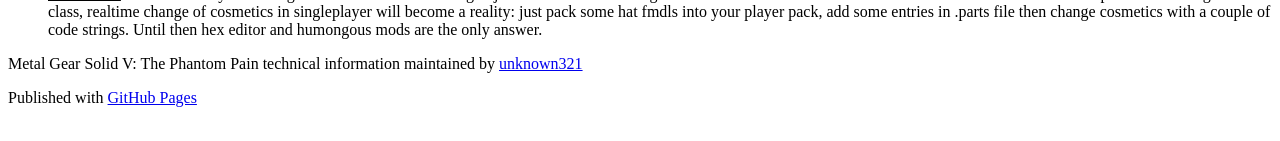
==== commit 6da4a662: "slight addition" ====
--- a/cosmetics.html
+++ b/cosmetics.html
@@ -154,7 +154,7 @@
                 <ul>
                     <li><code>master/chunk3/Assets/tpp/level/mission2/quest/mtbs/Command/quest_child_dog.lua</code>
                         - DD's model will change in cutscene (the one where doggo becomes big doggo from small doggo).</li>
-                    <li><code>master/0/00/Assets/tpp/level/mission2/story/s10010/s10010_sequence.lua:   s10010_sequence.ChangePlayerFova</code></li>
+                    <li>Prologue/truth mission: <br><code>master/0/00/Assets/tpp/level/mission2/story/s10010/s10010_sequence.lua:   s10010_sequence.ChangePlayerFova</code></li>
                 </ul>
                 First instance can be seen on youtube, search for it yourself; I never bothered with it since it works with
                 GameObjects and there are some differences between GameObject and Player objects.
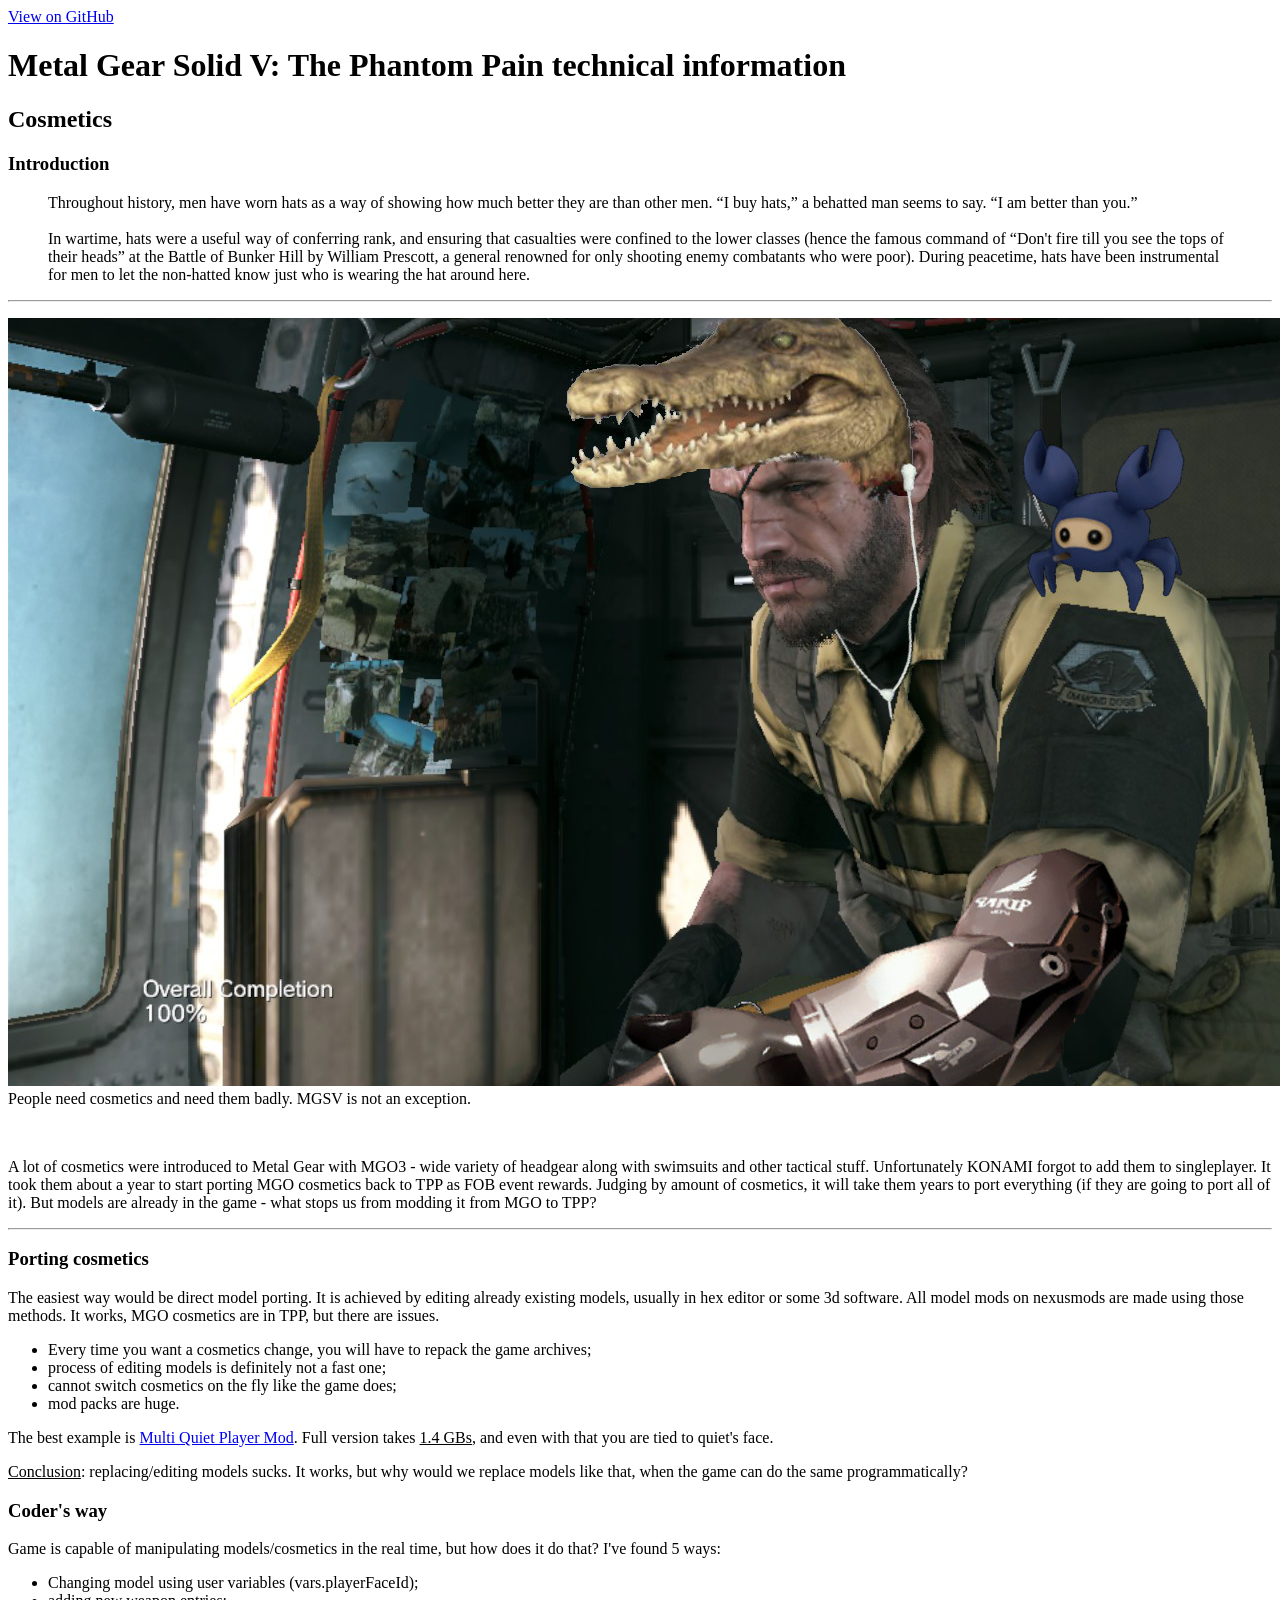
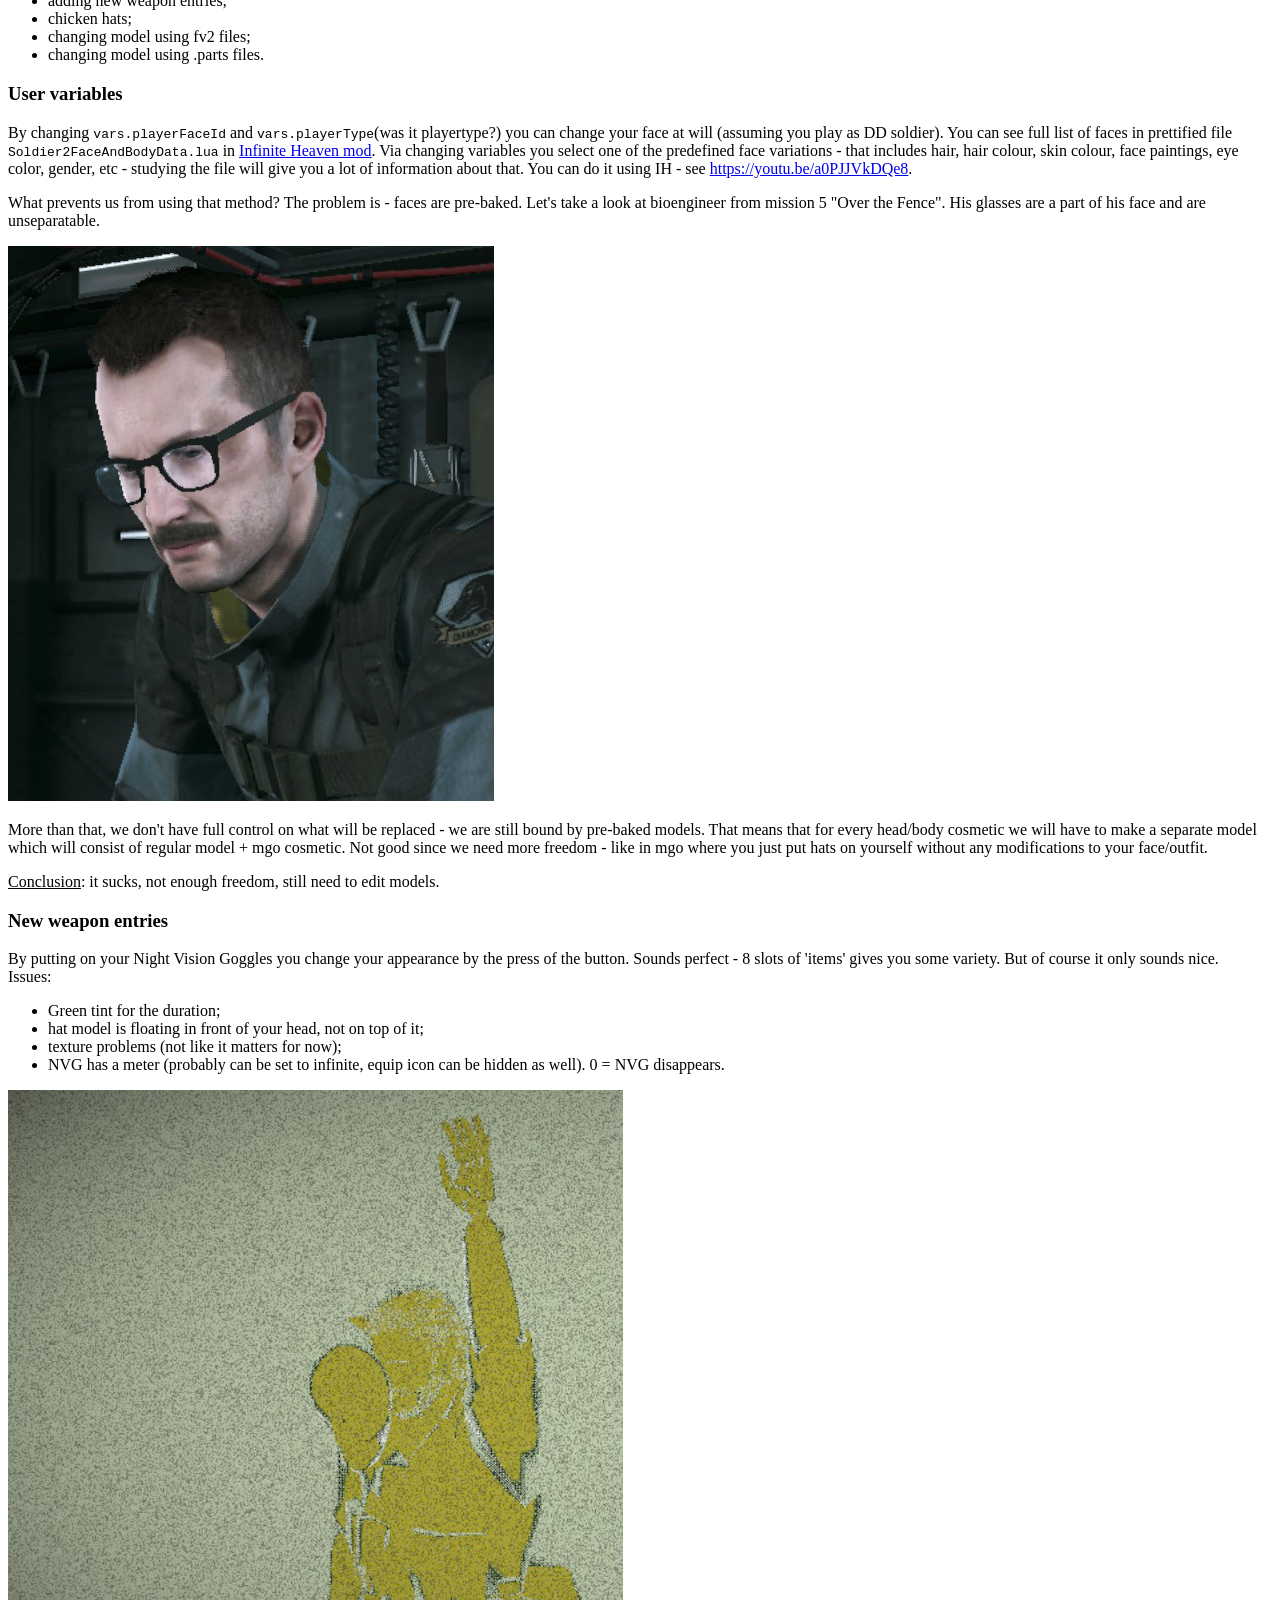
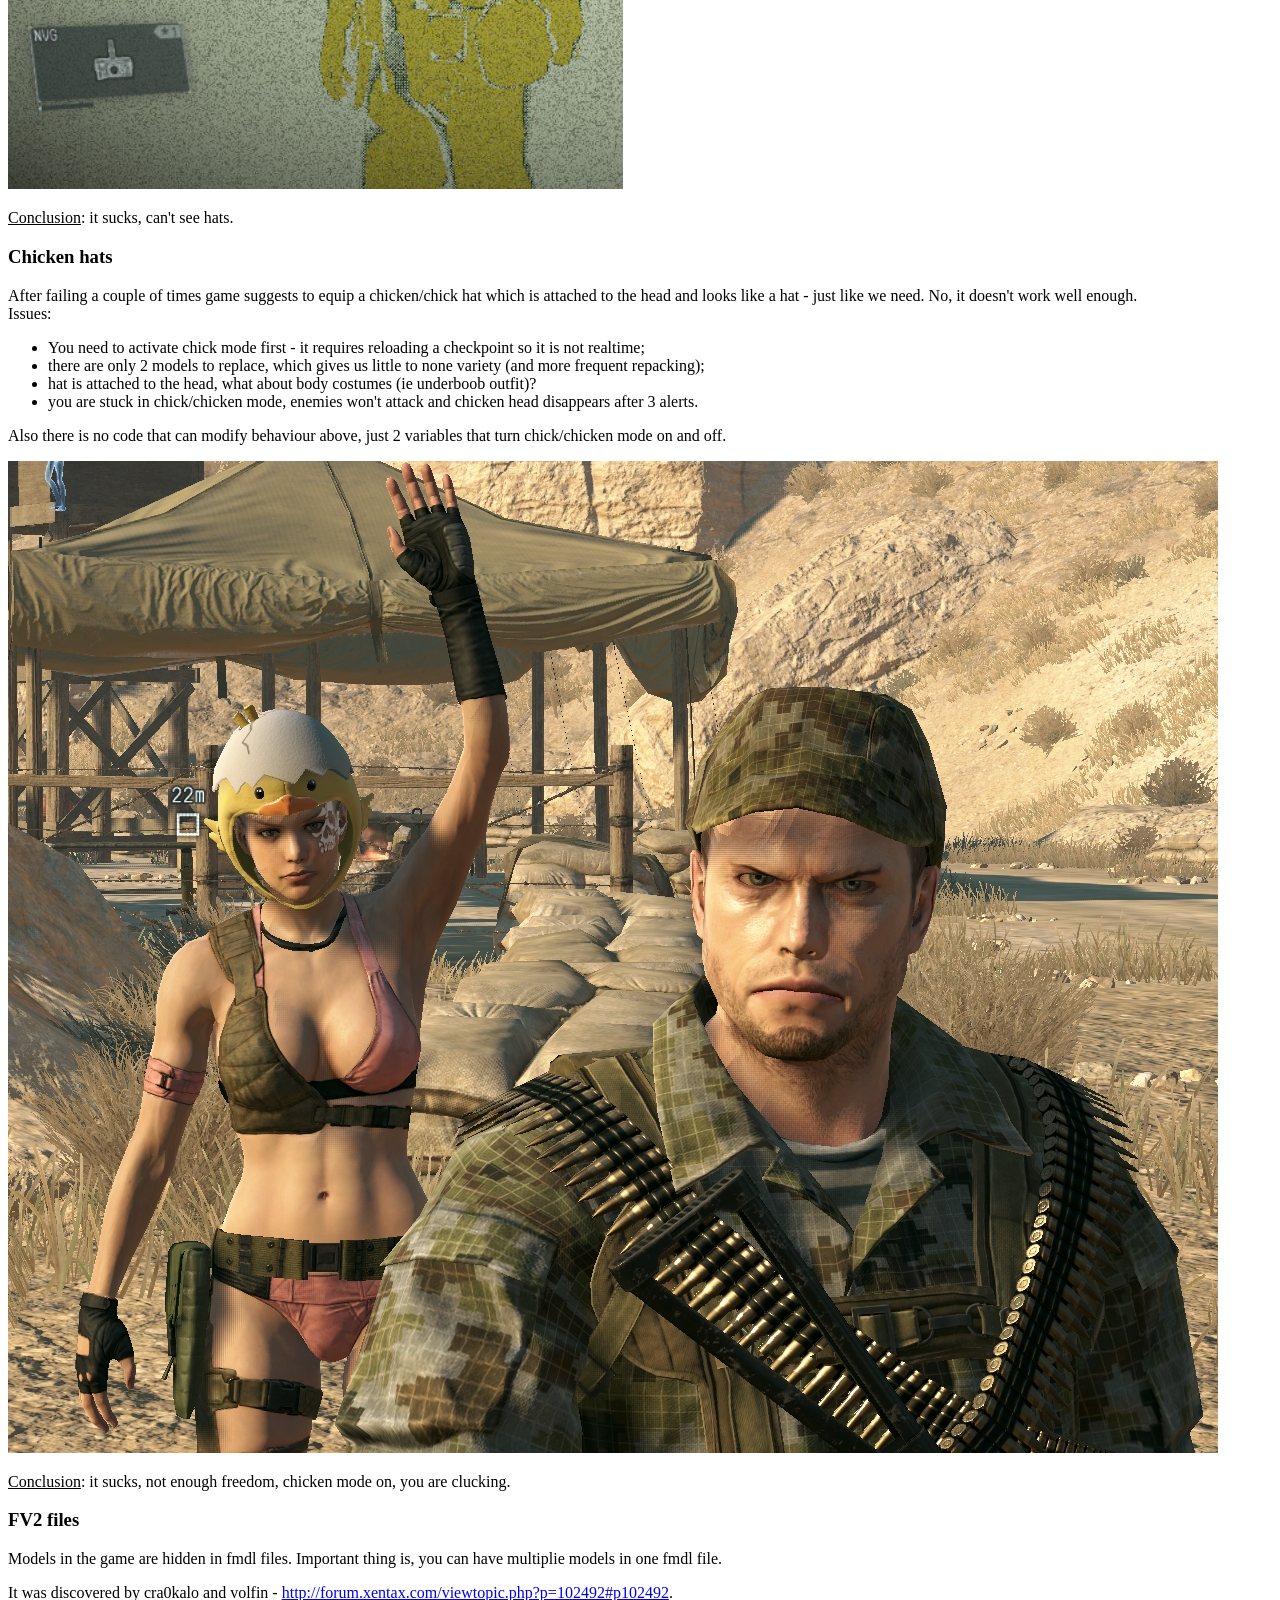
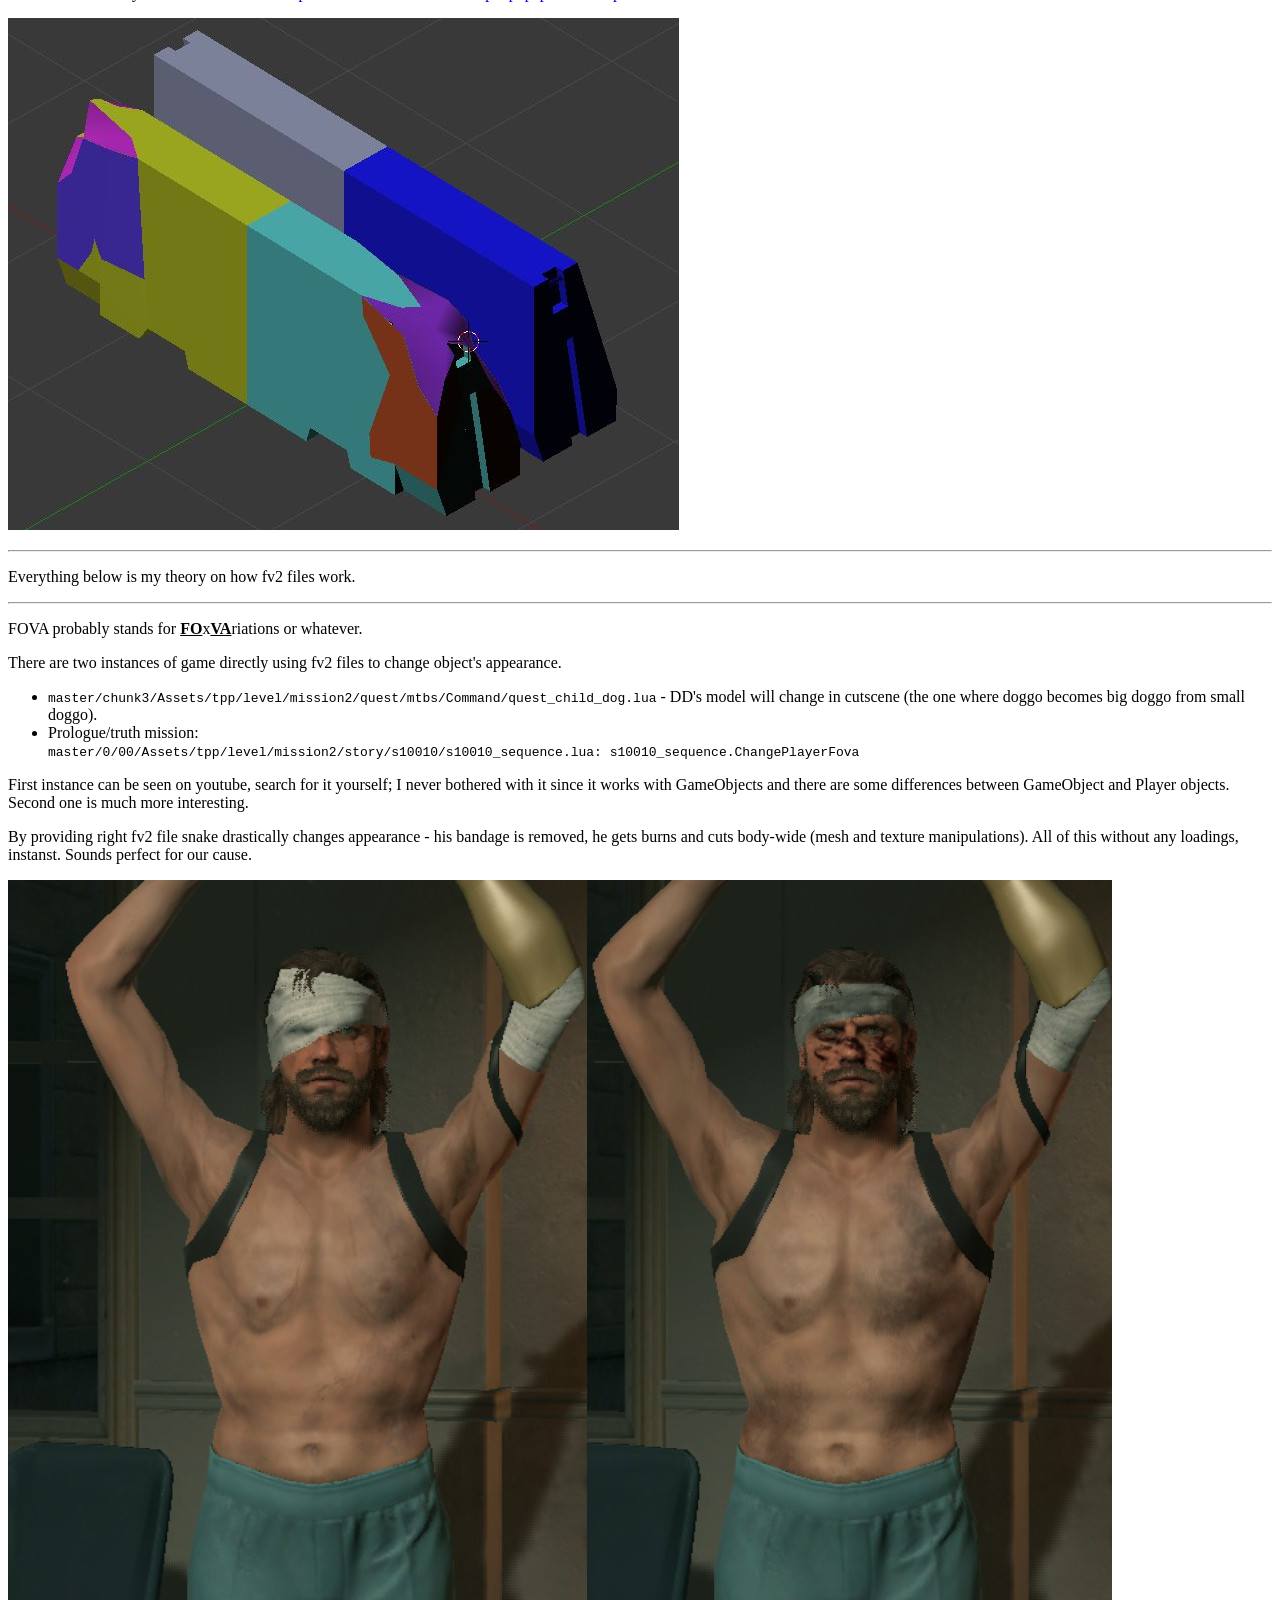
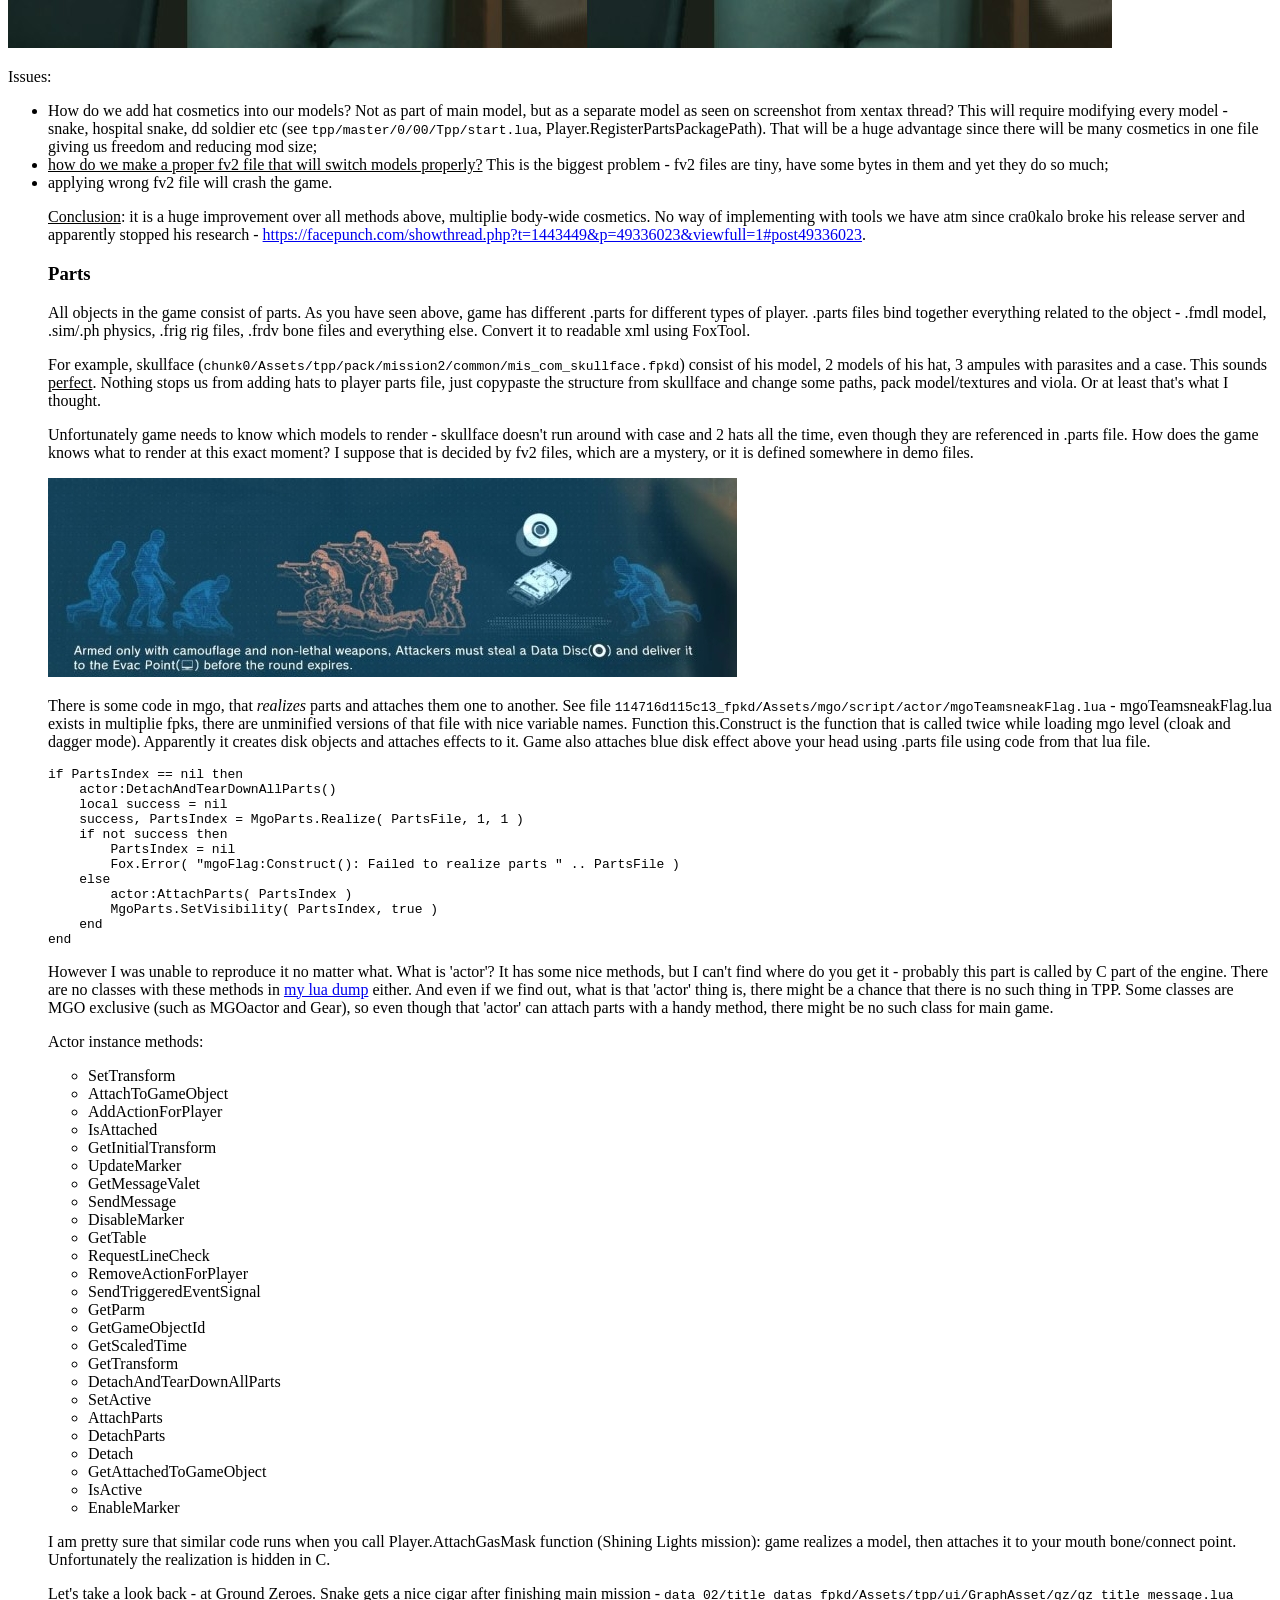
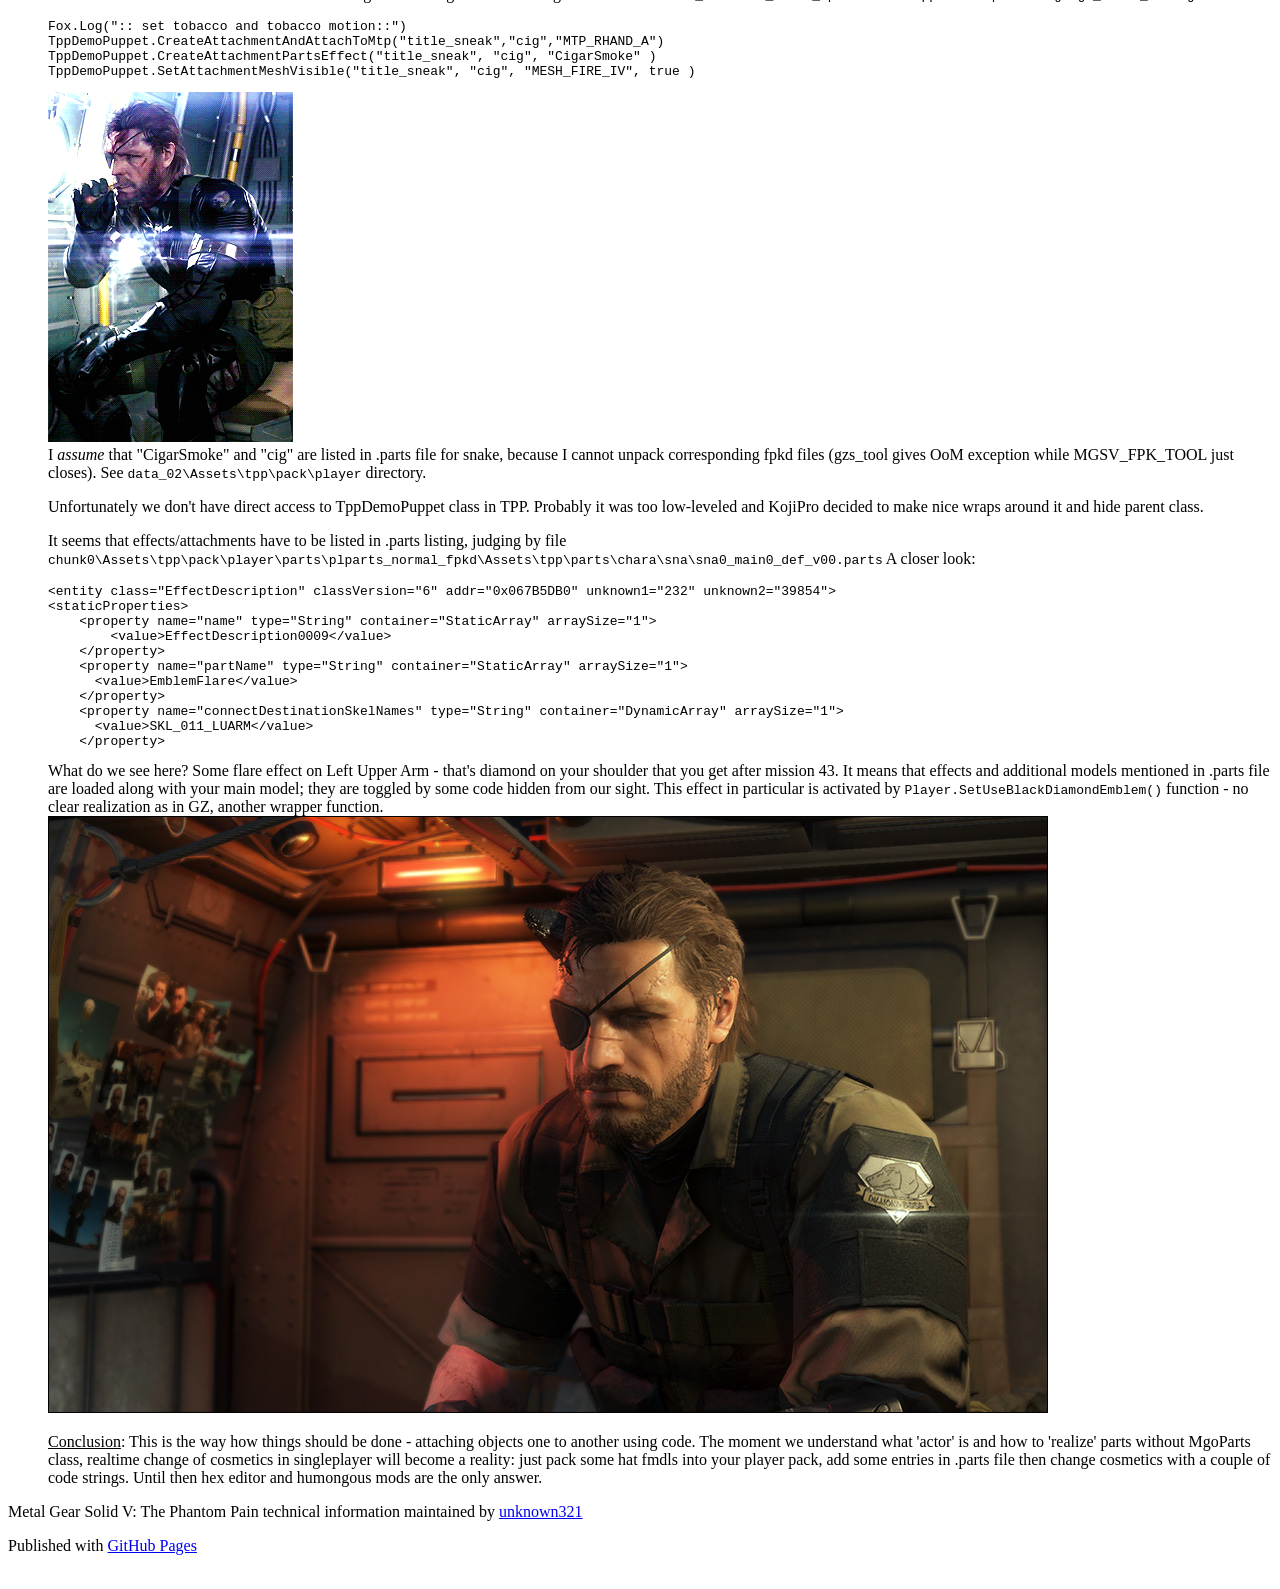
==== commit 7ce303a0: "more info about parts" ====
--- a/cosmetics.html
+++ b/cosmetics.html
@@ -27,7 +27,7 @@
     <!-- MAIN CONTENT -->
     <div id="main_content_wrap" class="outer">
       <section id="main_content" class="inner">
-          <h2>Comsetics</h2>
+          <h2>Cosmetics</h2>
           <h3>Introduction</h3>
           <blockquote>Throughout history, men have worn hats as a way of showing how much 
               better they are than other men. “I buy hats,” a behatted man seems to say. 
@@ -263,6 +263,47 @@
             game realizes a model, then attaches it to your mouth bone/connect point. Unfortunately the realization is hidden in C.
             </p>
 
+            <p>
+            Let's take a look back - at Ground Zeroes. Snake gets a nice cigar after finishing main mission
+            - <code>data_02/title_datas_fpkd/Assets/tpp/ui/GraphAsset/gz/gz_title_message.lua</code>
+            <pre><code>Fox.Log(":: set tobacco and tobacco motion::")
+TppDemoPuppet.CreateAttachmentAndAttachToMtp("title_sneak","cig","MTP_RHAND_A")
+TppDemoPuppet.CreateAttachmentPartsEffect("title_sneak", "cig", "CigarSmoke" )
+TppDemoPuppet.SetAttachmentMeshVisible("title_sneak", "cig", "MESH_FIRE_IV", true )</code></pre>
+            <img src='images/cosmetics_8.gif'>
+            <br>
+            I <i>assume</i> that "CigarSmoke" and "cig" are listed in .parts file for snake, because I cannot 
+            unpack corresponding fpkd files (gzs_tool gives OoM exception while MGSV_FPK_TOOL just closes).
+            See <code>data_02\Assets\tpp\pack\player</code> directory.
+            </p>
+
+            <p>
+            Unfortunately we don't have direct access to TppDemoPuppet class in TPP. Probably it was too low-leveled and 
+            KojiPro decided to make nice wraps around it and hide parent class.
+            </p>
+
+            <p>
+            It seems that effects/attachments have to be listed in .parts listing, judging by file 
+            <code>chunk0\Assets\tpp\pack\player\parts\plparts_normal_fpkd\Assets\tpp\parts\chara\sna\sna0_main0_def_v00.parts</code>
+            A closer look:
+            <pre><code>&lt;entity class="EffectDescription" classVersion="6" addr="0x067B5DB0" unknown1="232" unknown2="39854"&gt;
+&lt;staticProperties&gt;
+    &lt;property name="name" type="String" container="StaticArray" arraySize="1"&gt;
+        &lt;value&gt;EffectDescription0009&lt;/value&gt;
+    &lt;/property&gt;
+    &lt;property name="partName" type="String" container="StaticArray" arraySize="1"&gt;
+      &lt;value&gt;EmblemFlare&lt;/value&gt;
+    &lt;/property&gt;
+    &lt;property name="connectDestinationSkelNames" type="String" container="DynamicArray" arraySize="1"&gt;
+      &lt;value&gt;SKL_011_LUARM&lt;/value&gt;
+    &lt;/property&gt;</code></pre>
+        What do we see here? Some flare effect on Left Upper Arm - that's diamond on your shoulder that you get after mission 43. 
+        It means that effects and additional models mentioned in .parts file are loaded along with your main model; they 
+        are toggled by some code hidden from our sight. This effect in particular is activated by 
+        <code>Player.SetUseBlackDiamondEmblem()</code> function - no clear realization as in GZ, another wrapper function.
+        <img src='images/cosmetics_9.jpg'>
+            </p>
+
             <p><u>Conclusion</u>: This is the way how things should be done - attaching objects one to another using code.
             The moment we understand what 'actor' is and how to 'realize' parts without MgoParts class, realtime change 
             of cosmetics in singleplayer will become a reality: just pack some hat fmdls into your player pack, add some 
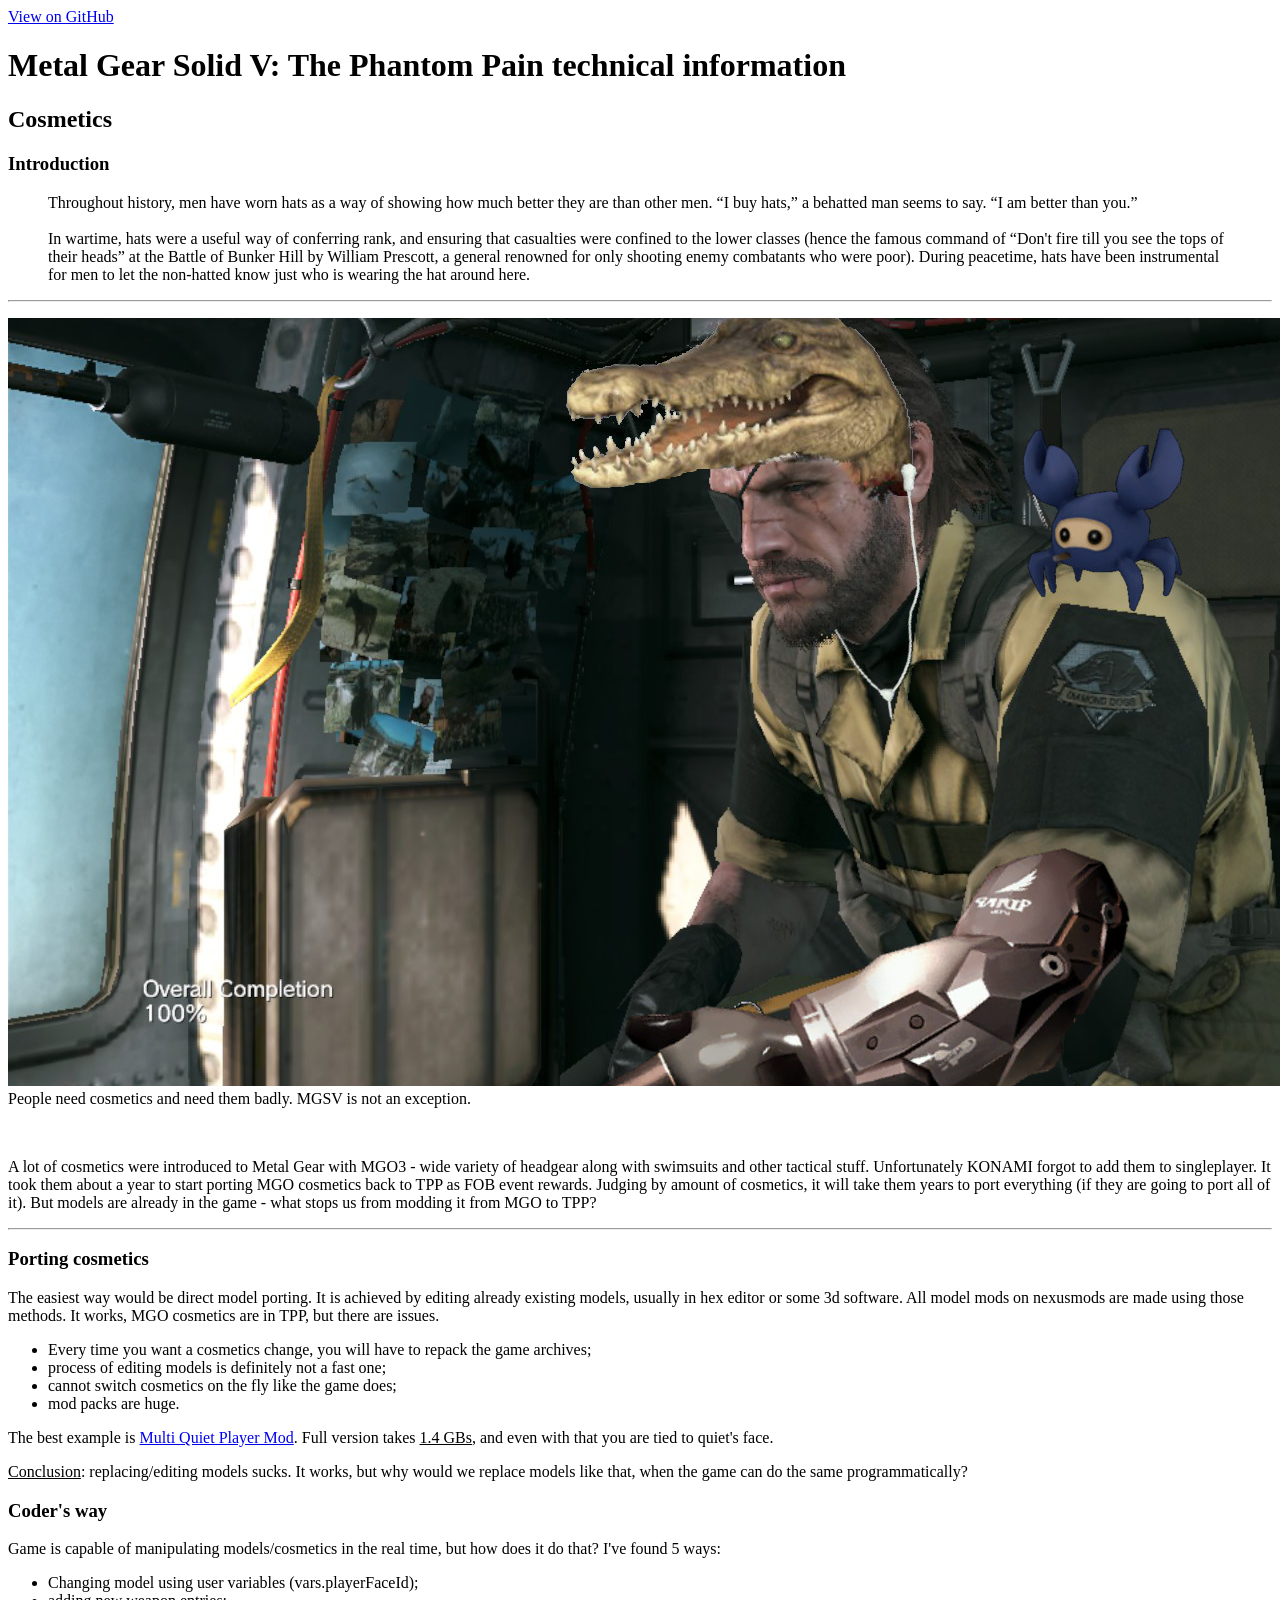
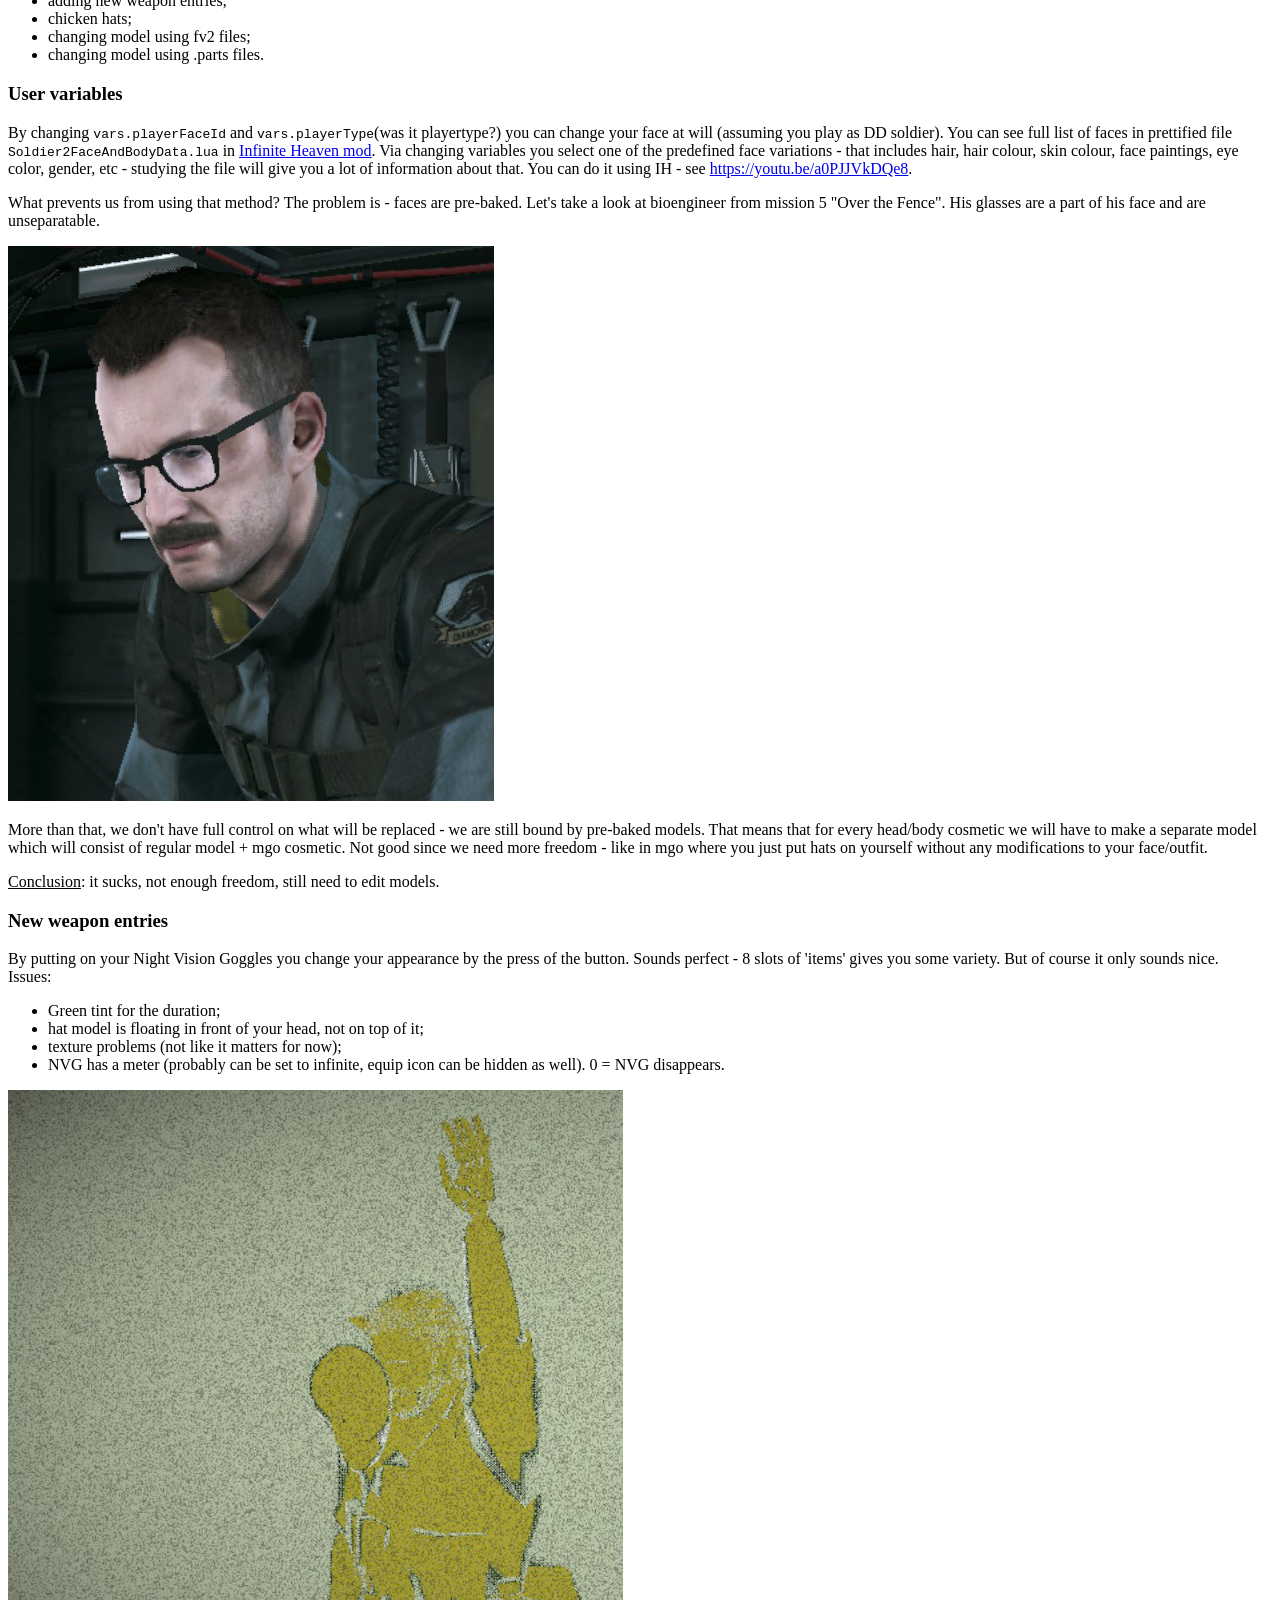
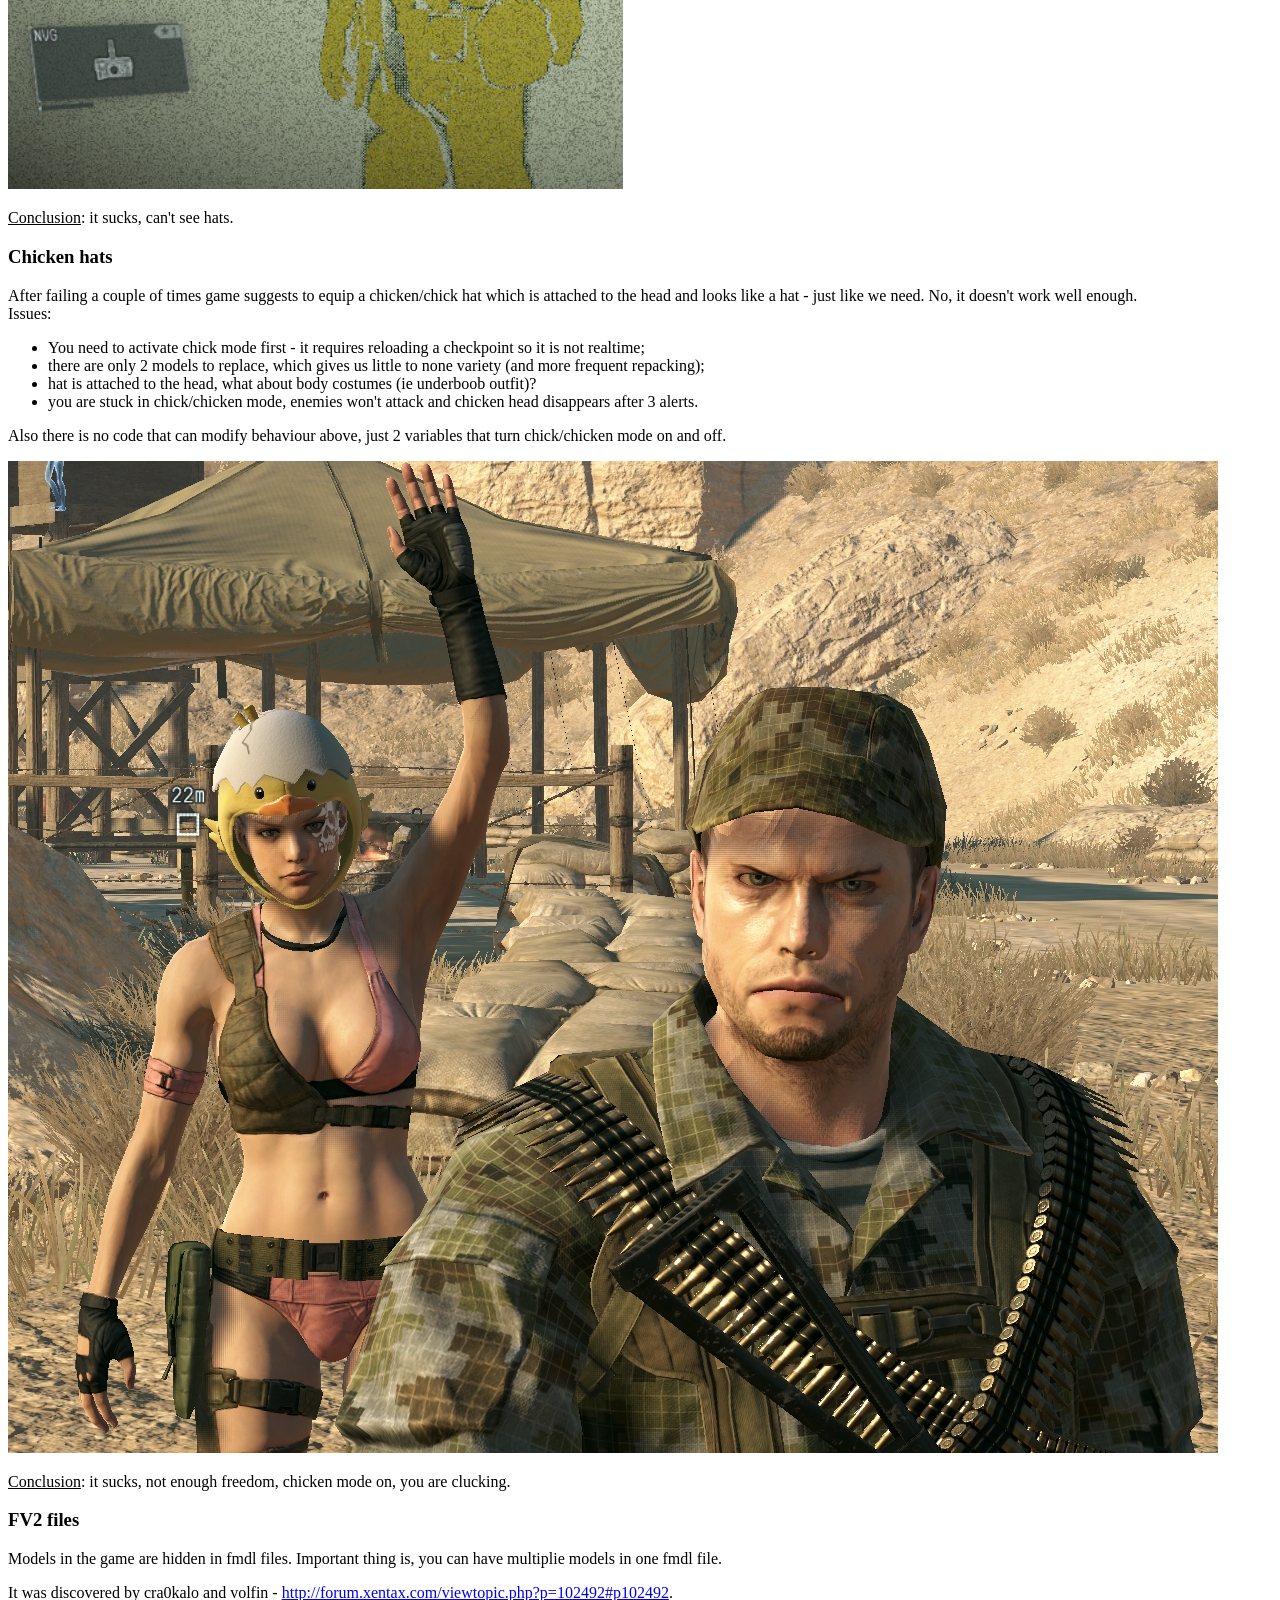
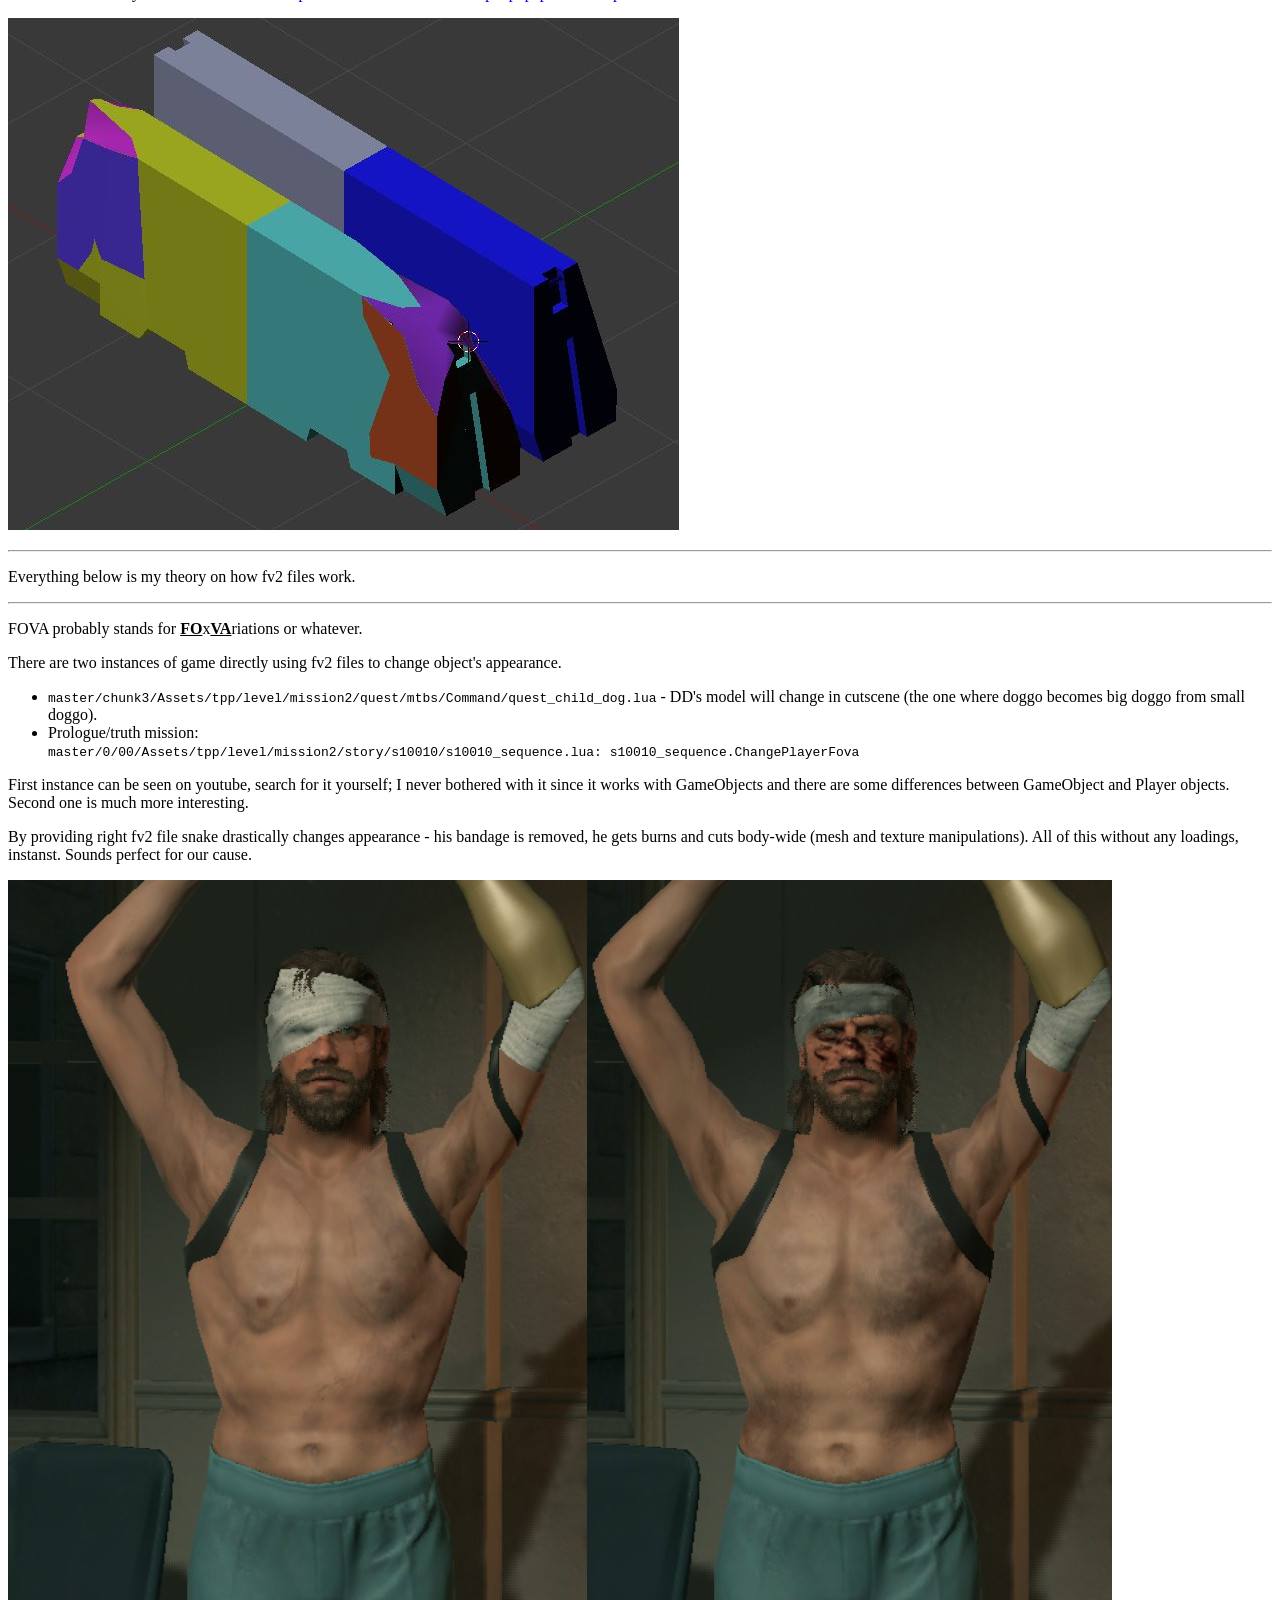
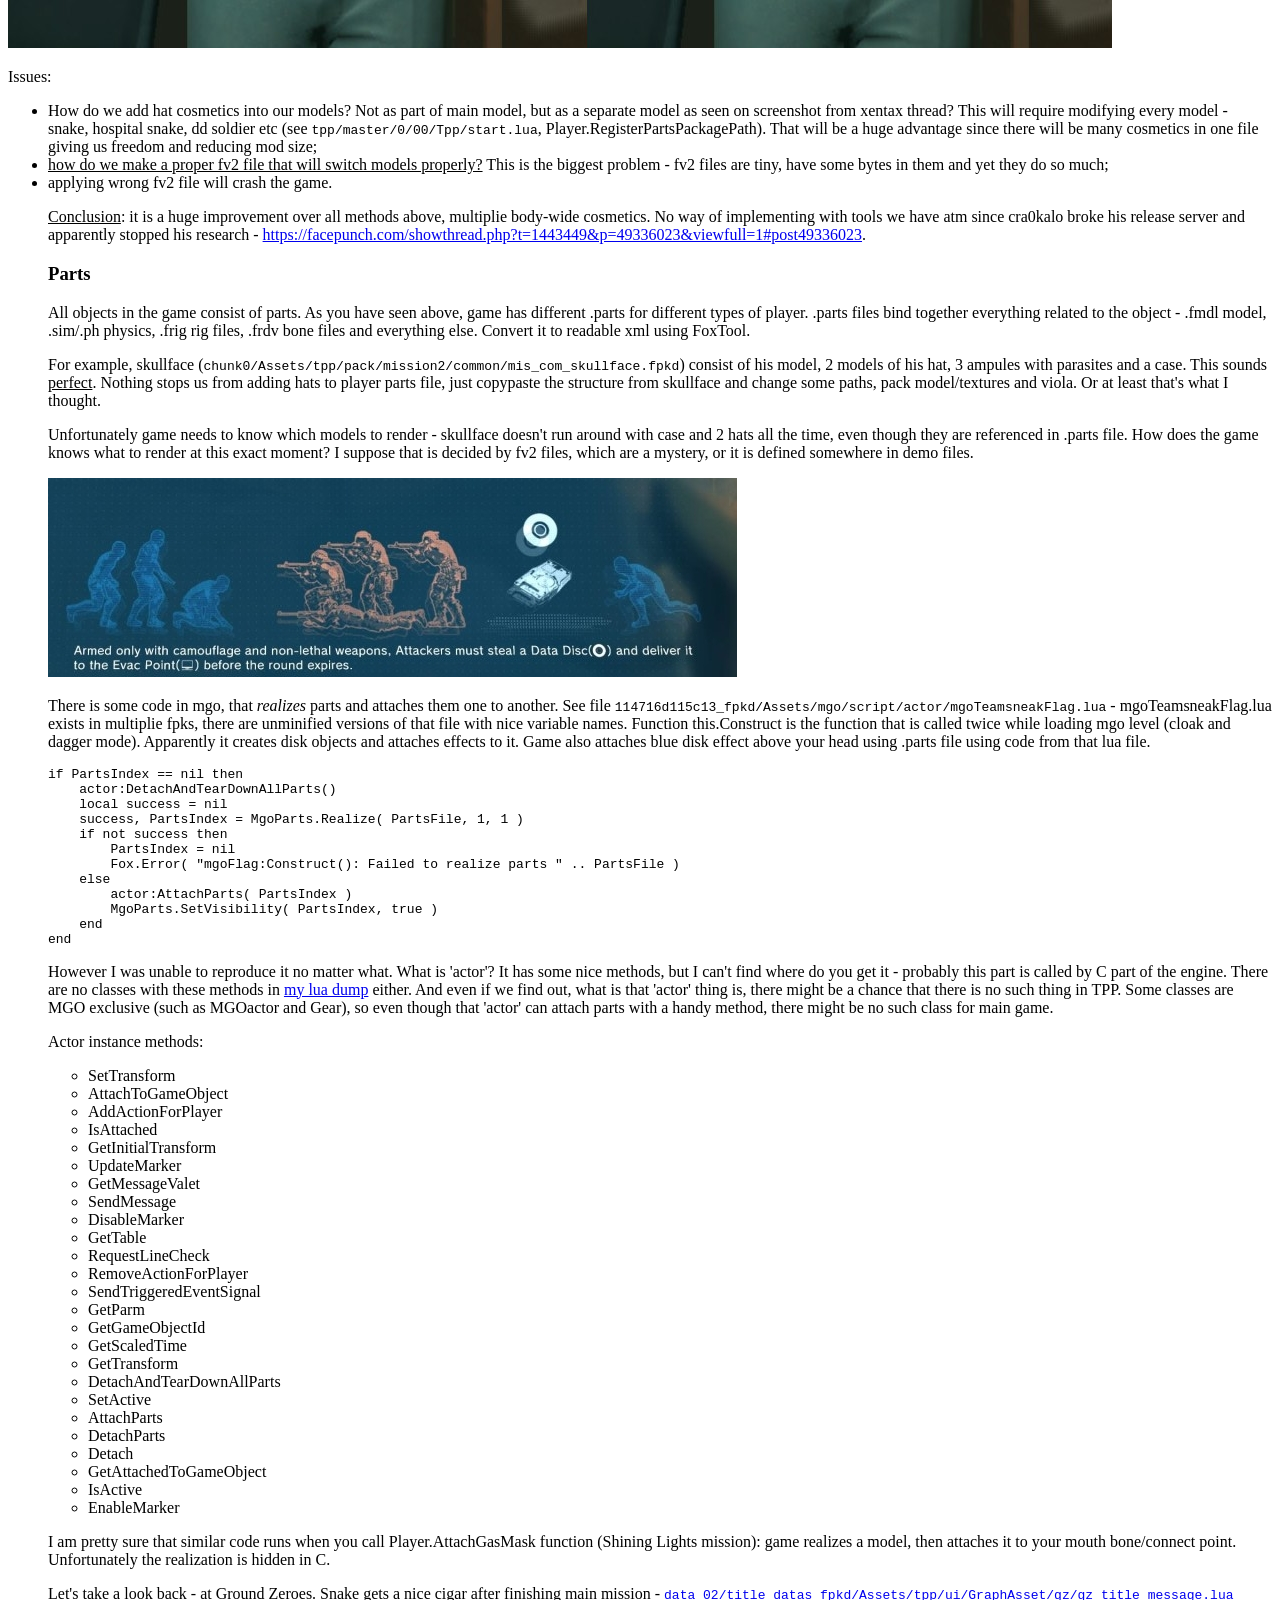
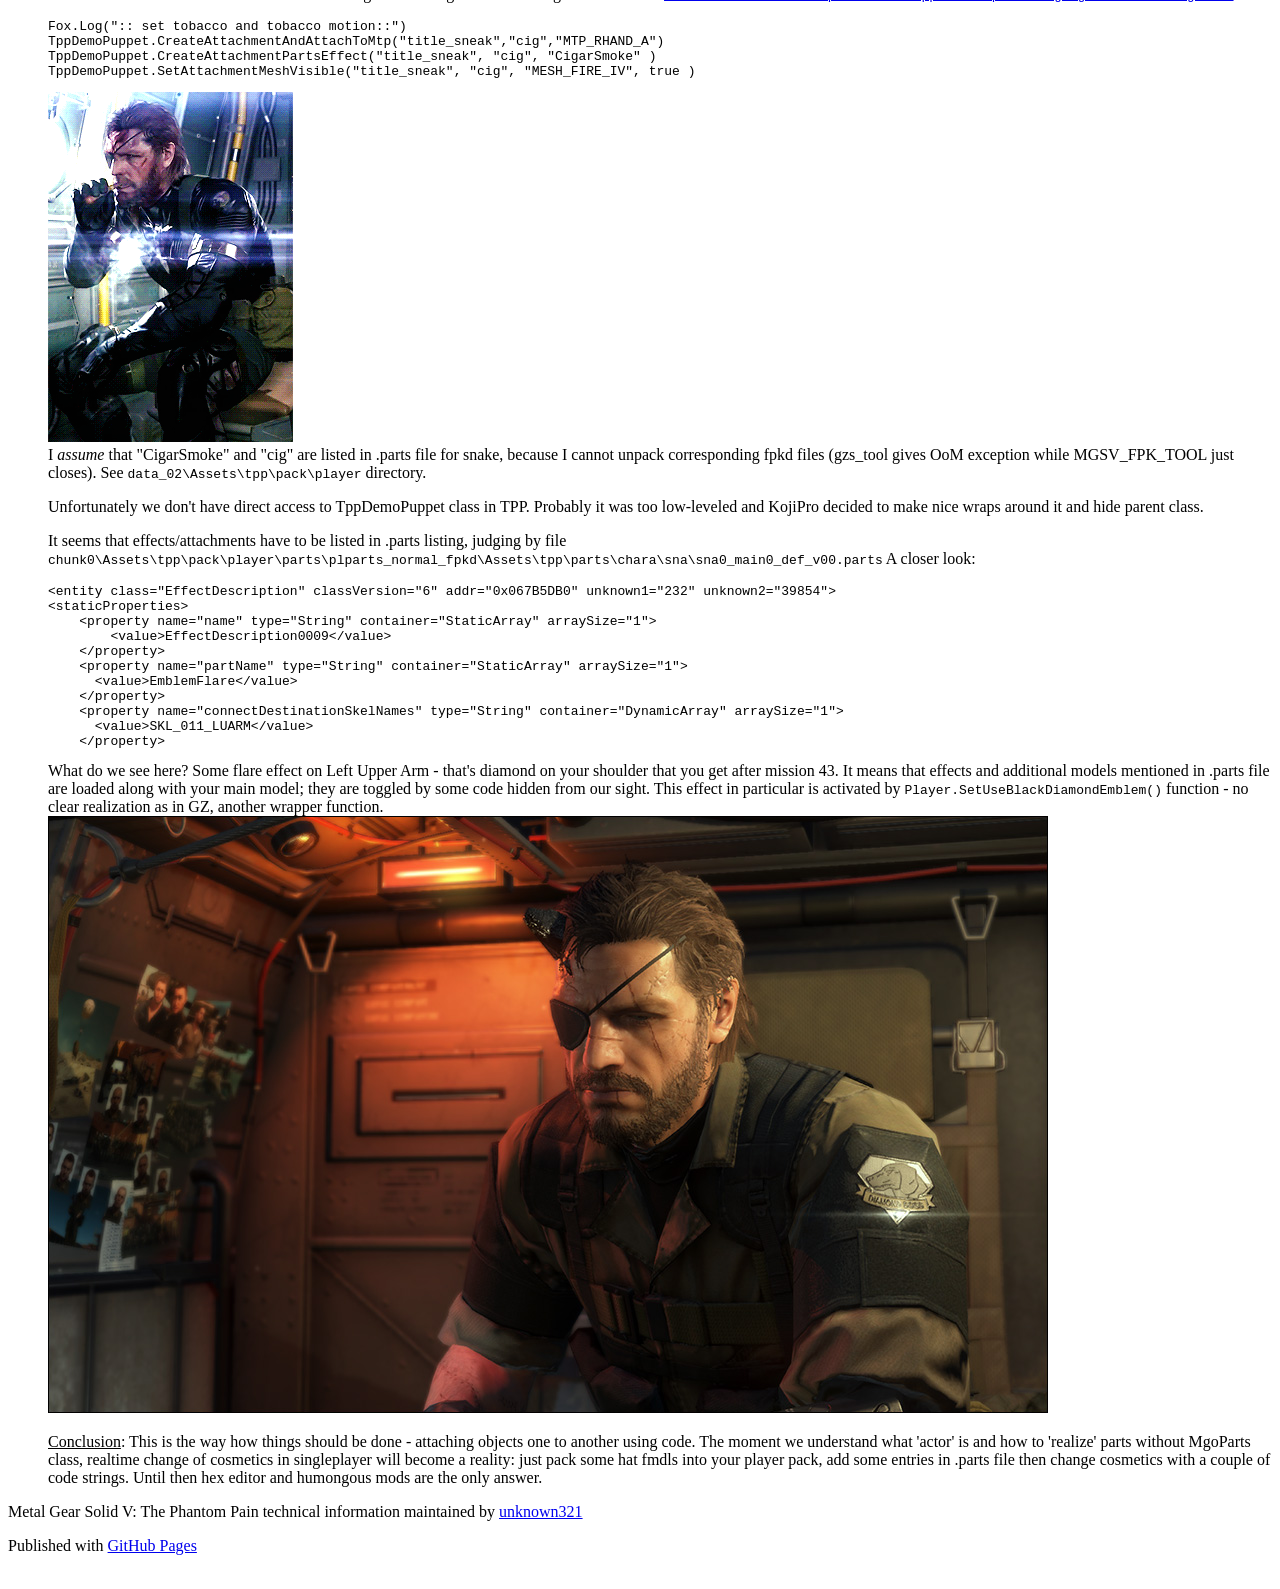
==== commit 7c3453b9: "link to gz code" ====
--- a/cosmetics.html
+++ b/cosmetics.html
@@ -265,7 +265,7 @@
 
             <p>
             Let's take a look back - at Ground Zeroes. Snake gets a nice cigar after finishing main mission
-            - <code>data_02/title_datas_fpkd/Assets/tpp/ui/GraphAsset/gz/gz_title_message.lua</code>
+            - <code><a href="https://github.com/unknown321/mgsv_lua_dump/blob/master/gz/data_02/fpks/title_datas_fpkd/Assets/tpp/ui/GraphAsset/gz/gz_title_message.lua#L196">data_02/title_datas_fpkd/Assets/tpp/ui/GraphAsset/gz/gz_title_message.lua</a></code>
             <pre><code>Fox.Log(":: set tobacco and tobacco motion::")
 TppDemoPuppet.CreateAttachmentAndAttachToMtp("title_sneak","cig","MTP_RHAND_A")
 TppDemoPuppet.CreateAttachmentPartsEffect("title_sneak", "cig", "CigarSmoke" )
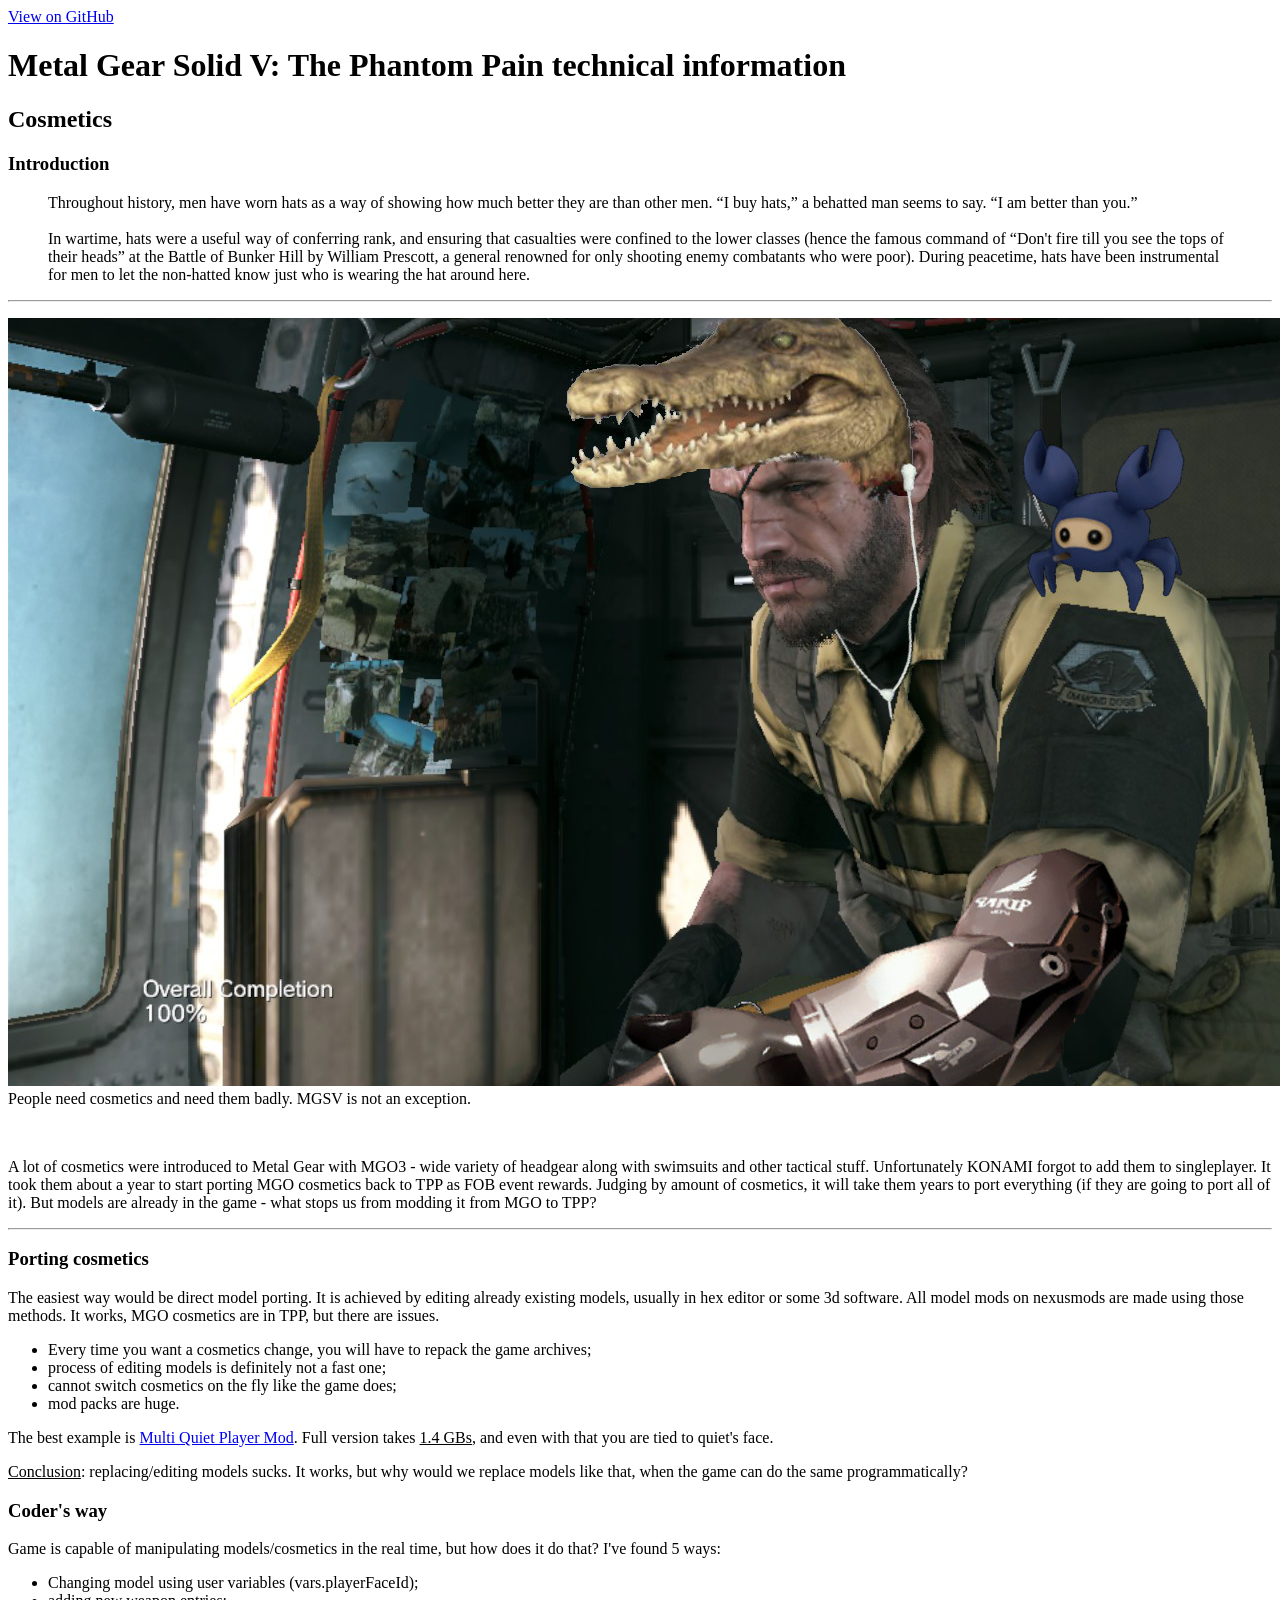
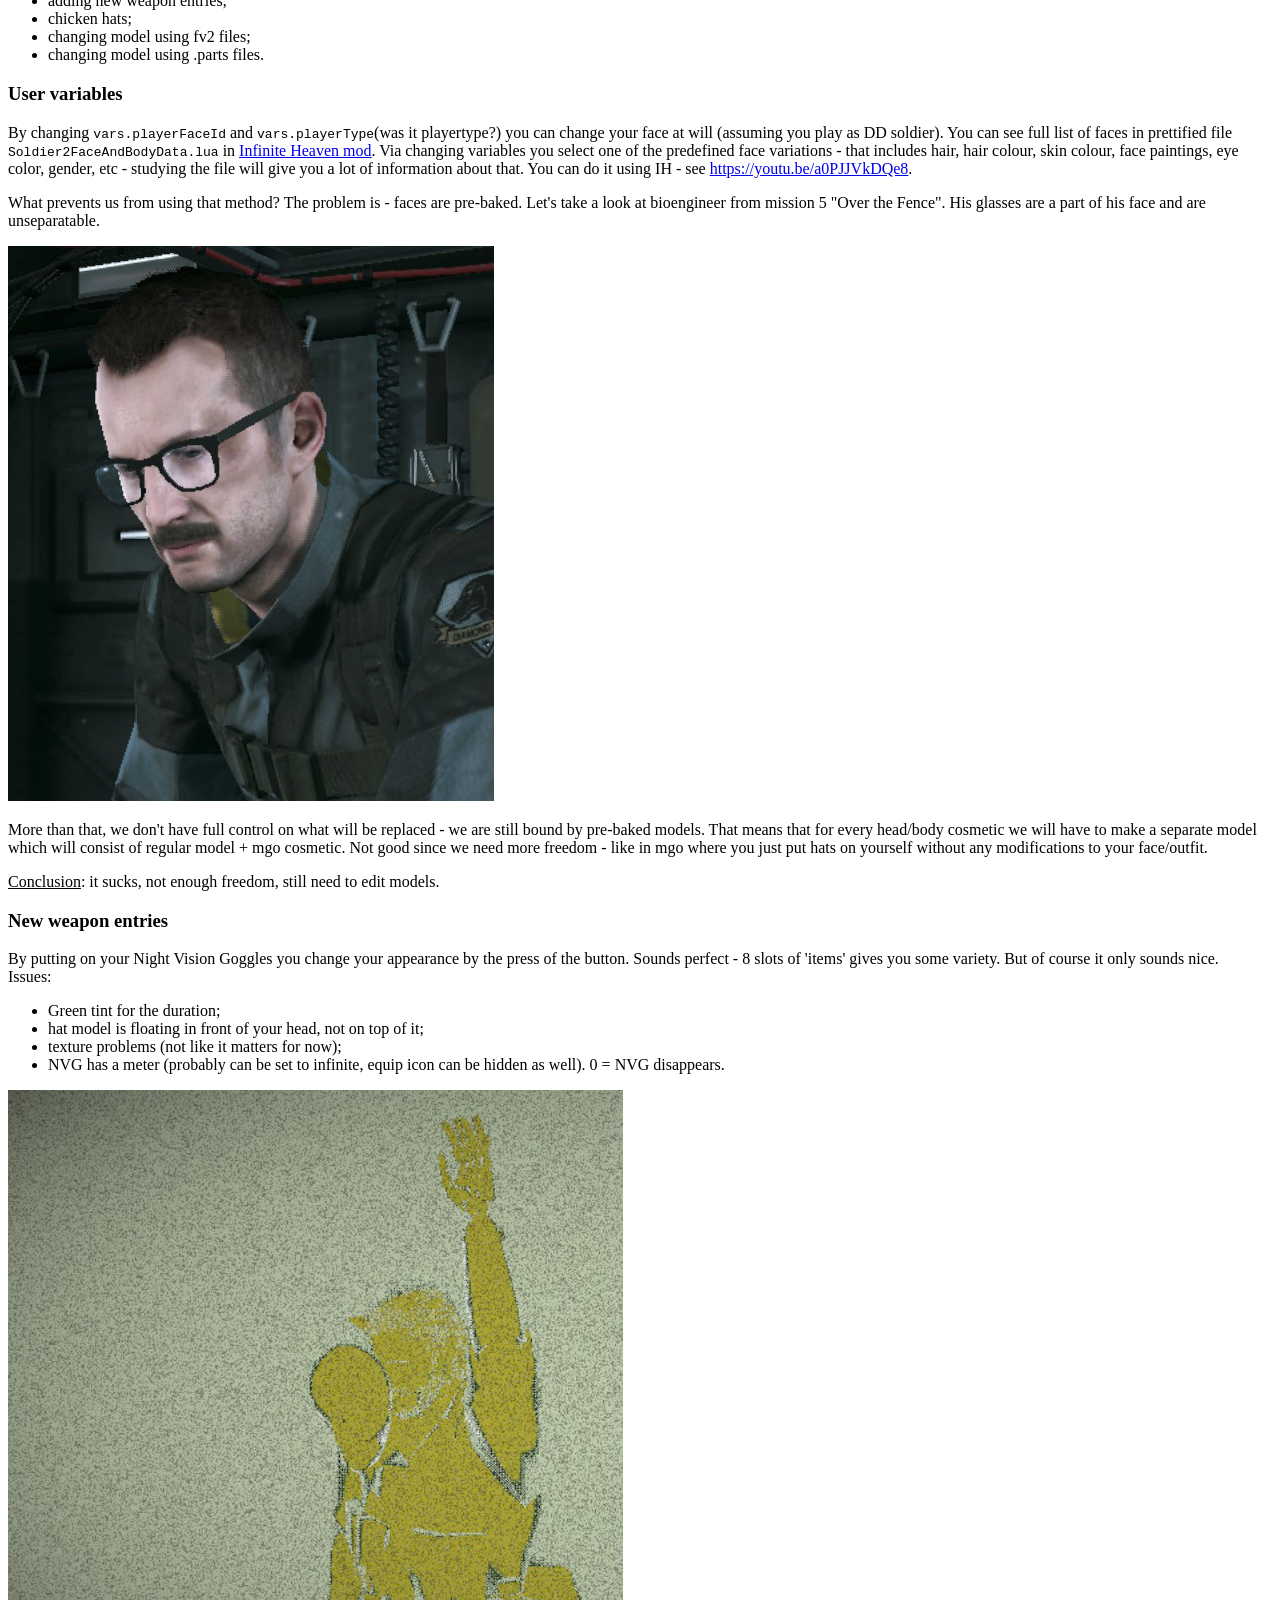
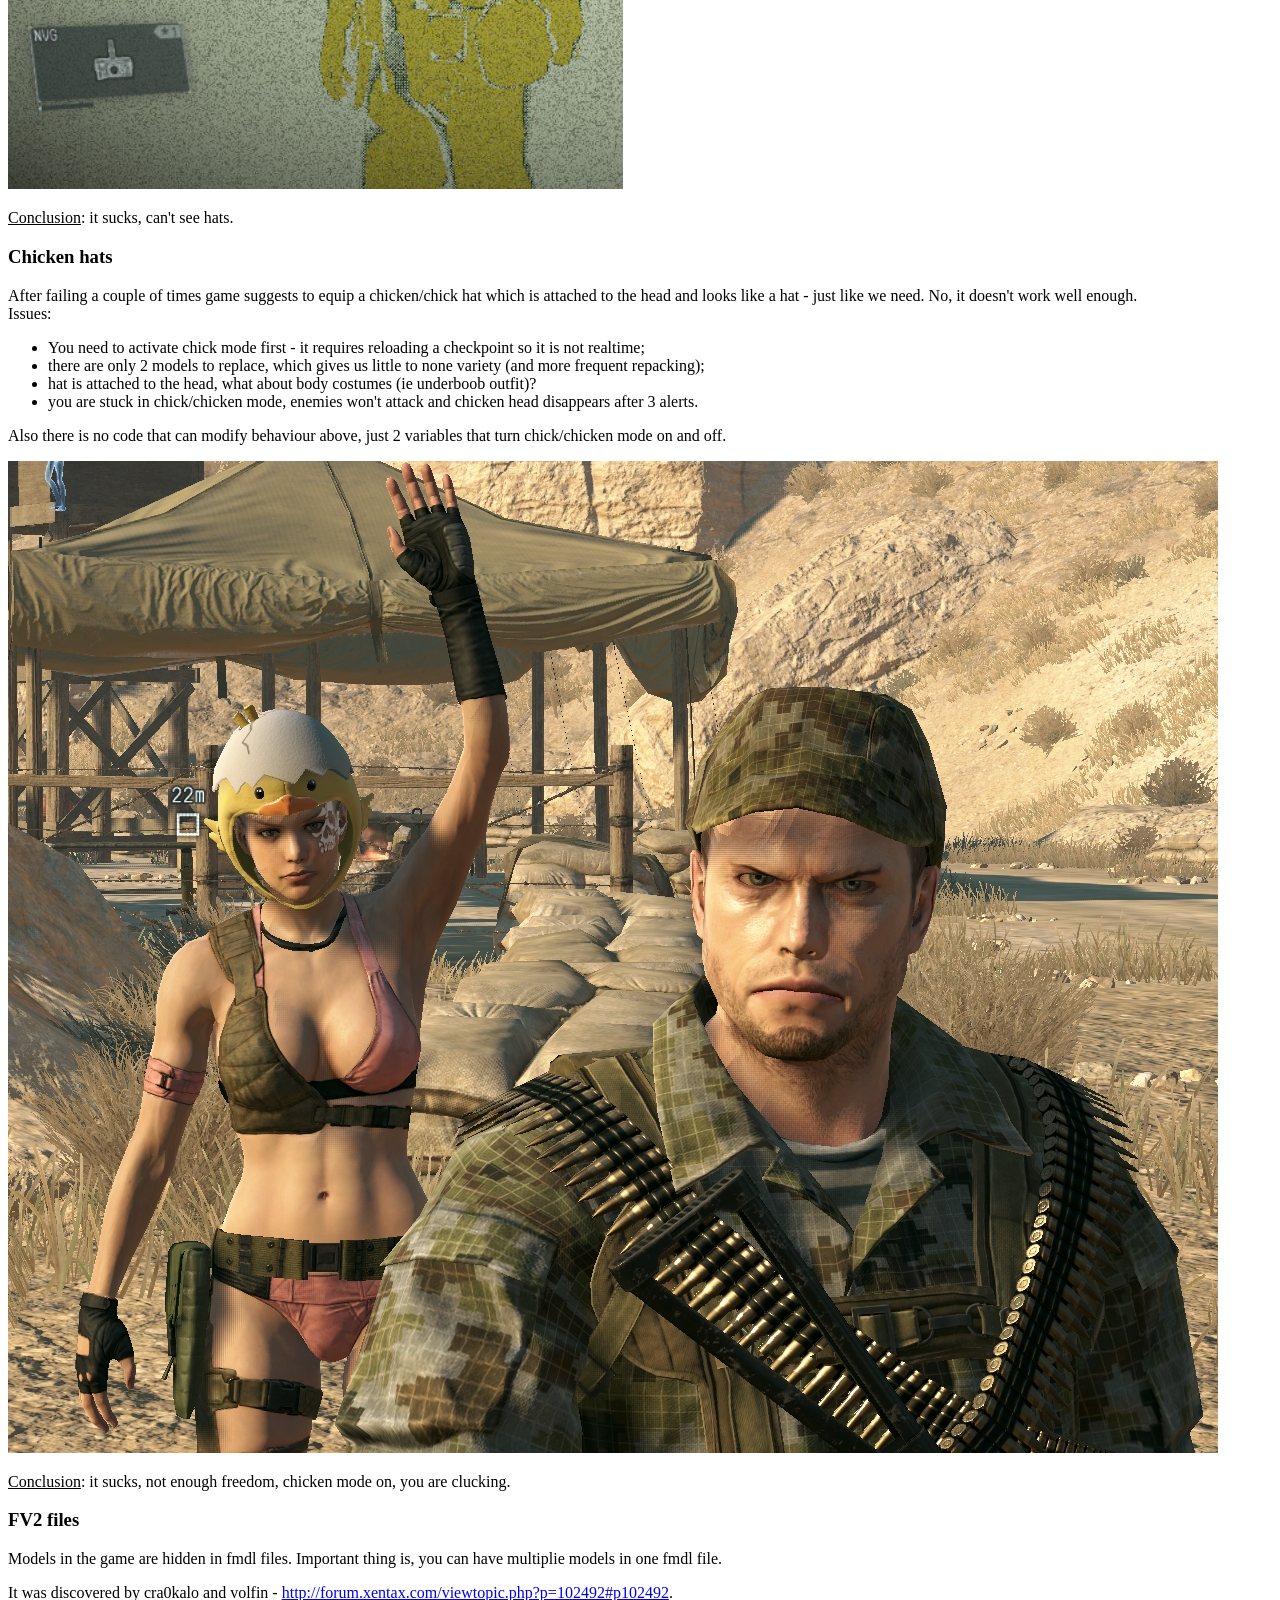
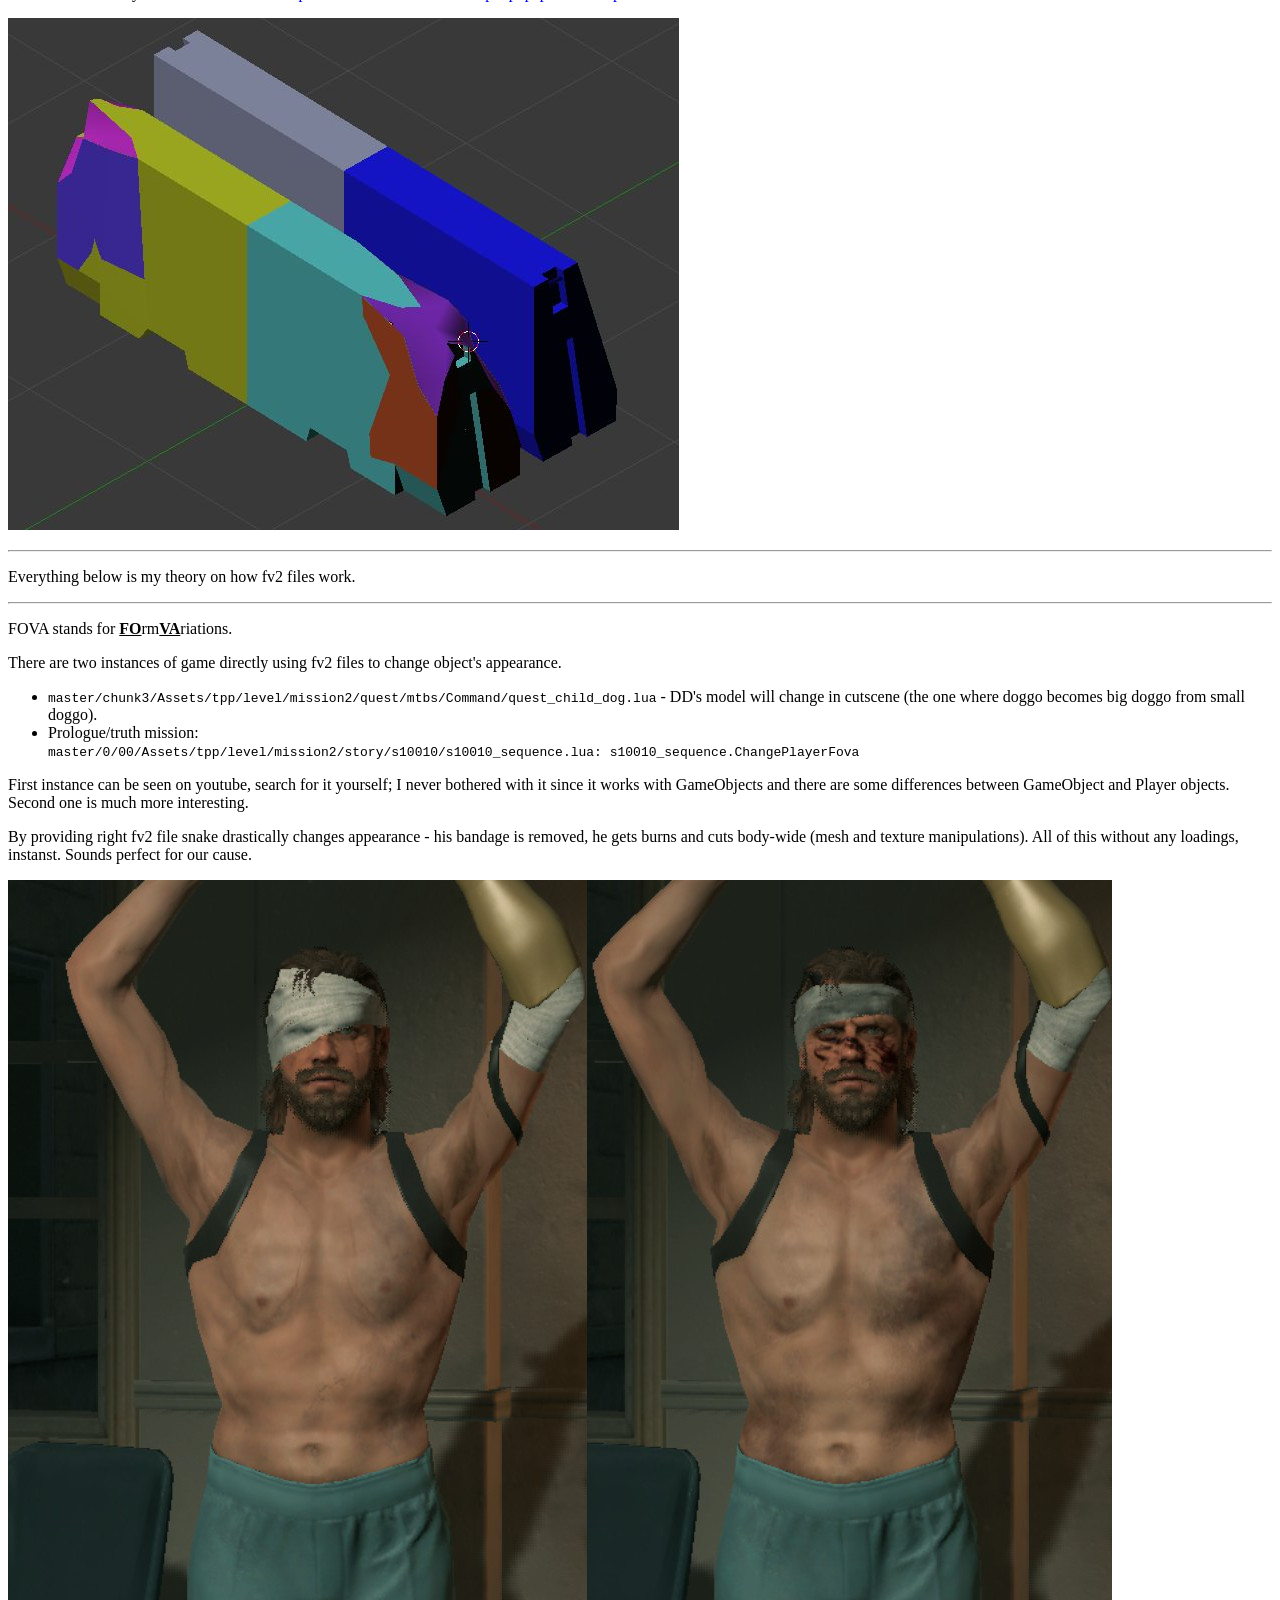
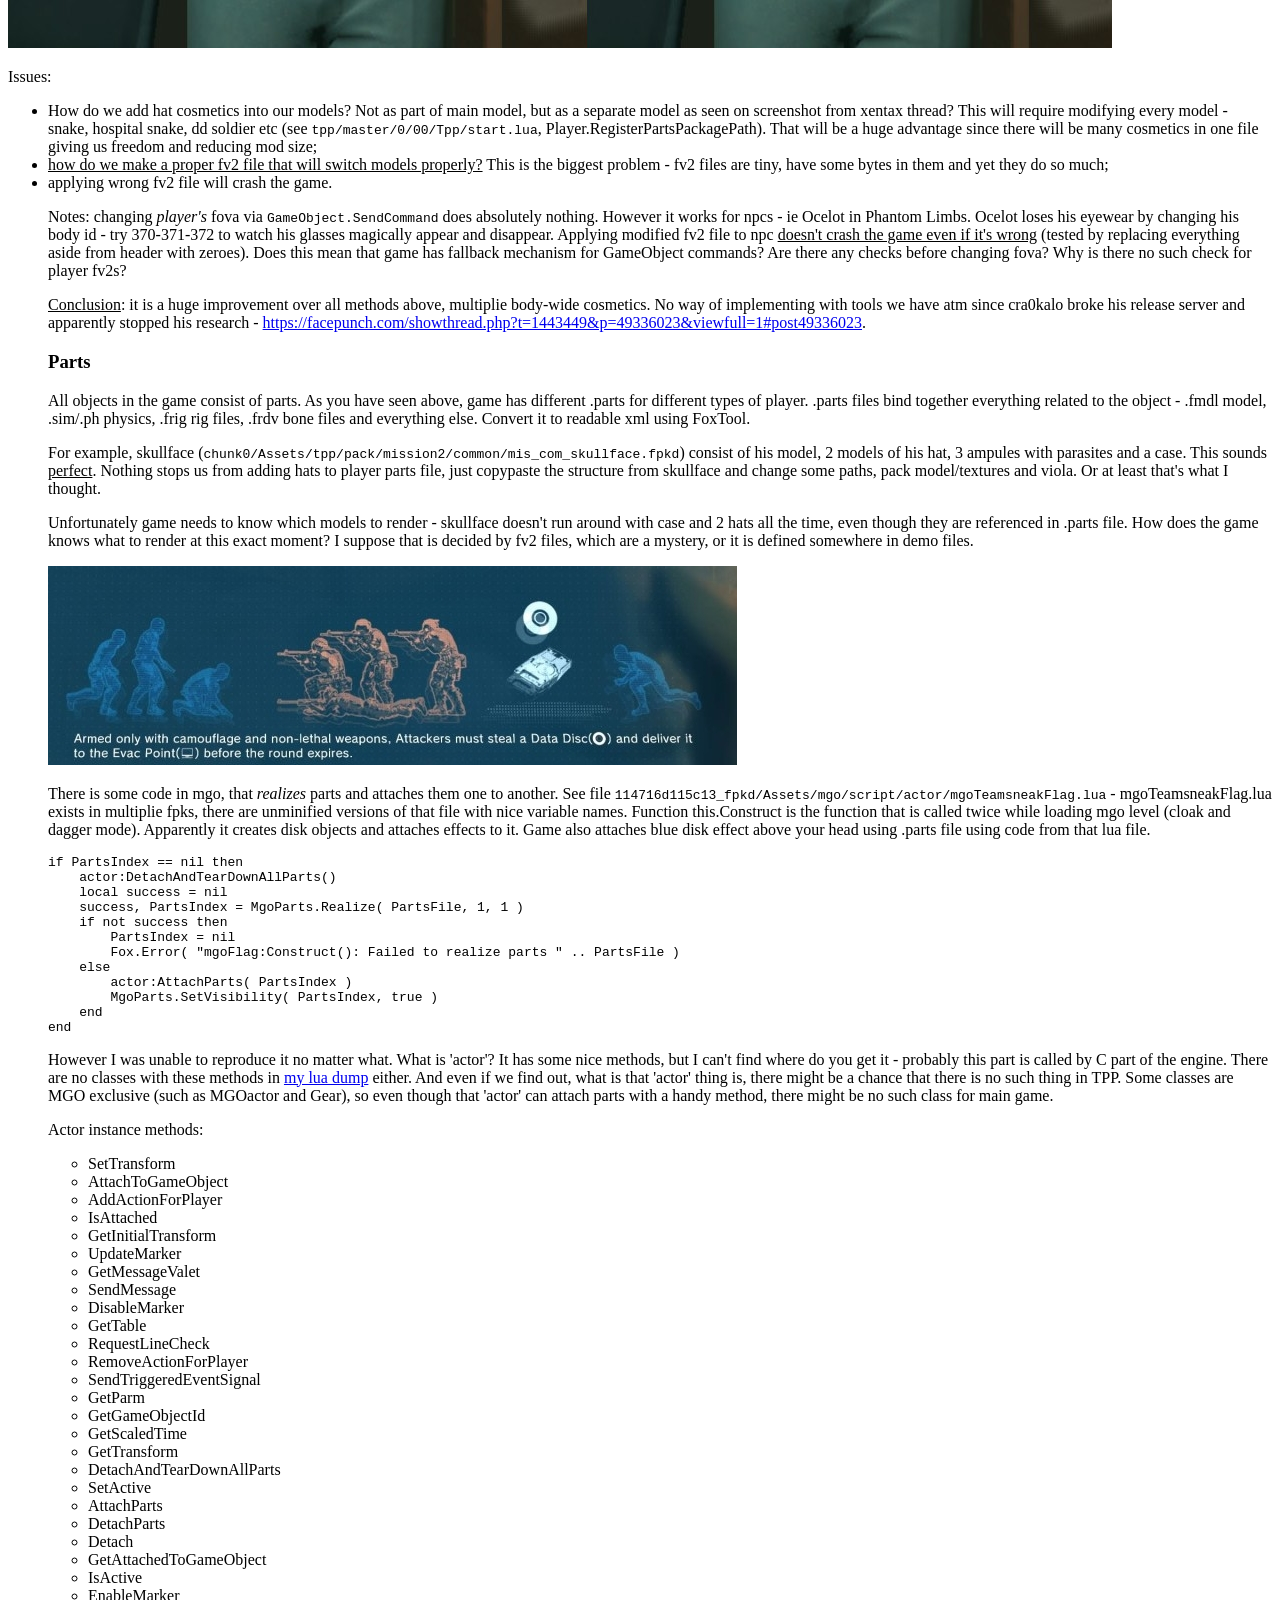
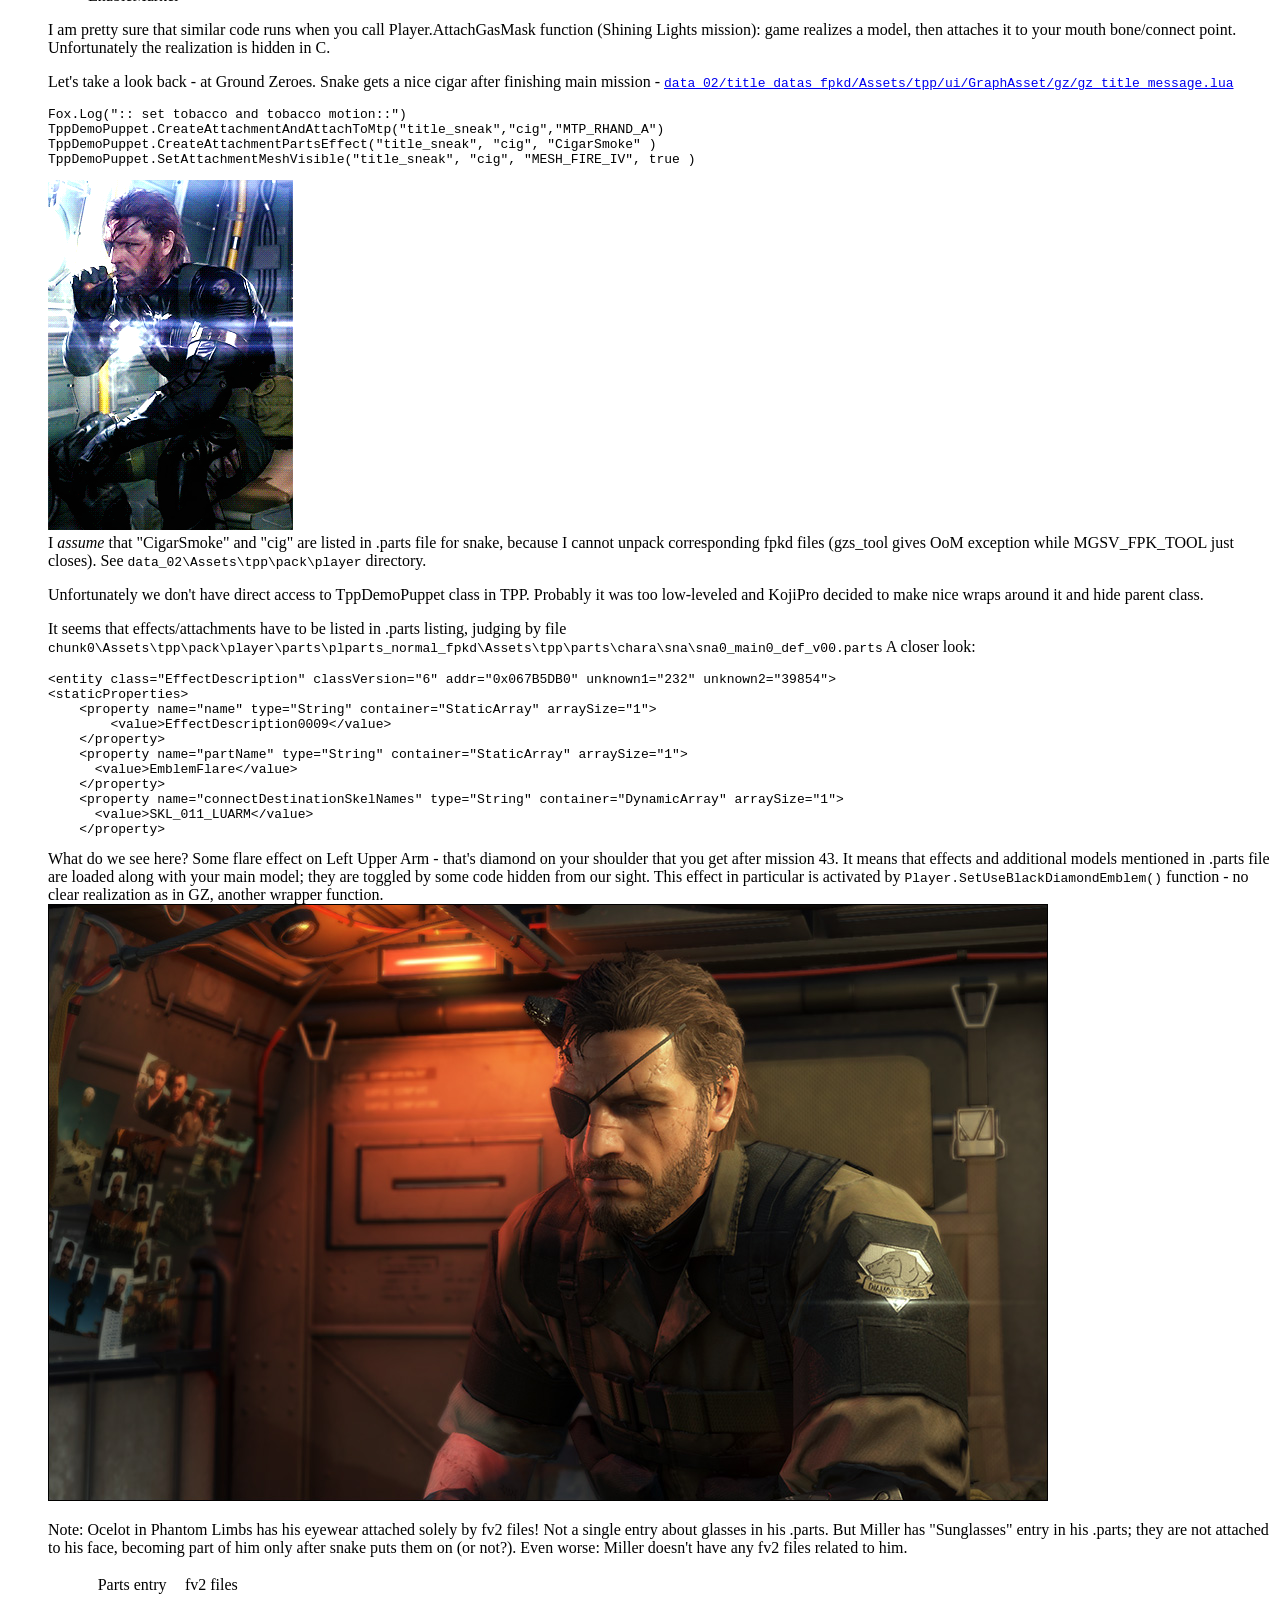
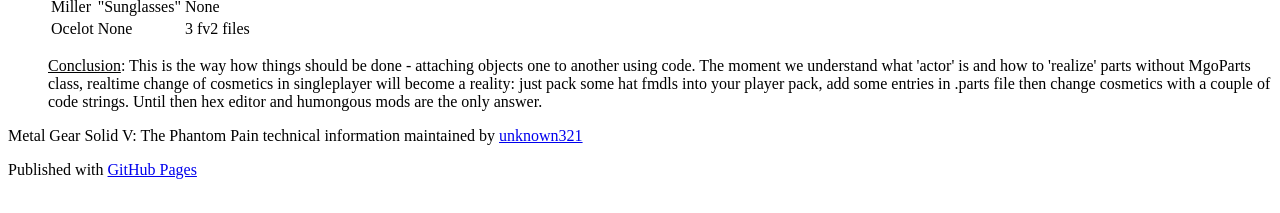
==== commit f8247853: "more info about fv2 and parts" ====
--- a/cosmetics.html
+++ b/cosmetics.html
@@ -149,7 +149,7 @@
             <hr>
             <p>Everything below is my theory on how fv2 files work.</p>
             <hr>
-            <p>FOVA probably stands for <b><u>FO</u></b>x<b><u>VA</u></b>riations or whatever.</p>
+            <p>FOVA stands for <b><u>FO</u></b>rm<b><u>VA</u></b>riations.</p>
             <p>There are two instances of game directly using fv2 files to change object's appearance. 
                 <ul>
                     <li><code>master/chunk3/Assets/tpp/level/mission2/quest/mtbs/Command/quest_child_dog.lua</code>
@@ -176,6 +176,15 @@
                     <li><u>how do we make a proper fv2 file that will switch models properly?</u> This is the biggest 
                     problem - fv2 files are tiny, have some bytes in them and yet they do so much;</li>
                     <li>applying wrong fv2 file will crash the game.</li>
+            </p>
+
+            <p>
+            Notes: changing <i>player's</i> fova via <code>GameObject.SendCommand</code> does absolutely nothing. 
+            However it works for npcs - ie Ocelot in Phantom Limbs. Ocelot loses his eyewear by changing his body 
+            id - try 370-371-372 to watch his glasses magically appear and disappear. Applying modified fv2 file to 
+            npc <u>doesn't crash the game even if it's wrong</u> (tested by replacing everything aside from header 
+            with zeroes). Does this mean that game has fallback mechanism for GameObject commands? Are there any checks 
+            before changing fova? Why is there no such check for player fv2s?
             </p>
              <p><u>Conclusion</u>: it is a huge improvement over all methods above, multiplie body-wide cosmetics.
              No way of implementing with tools we have atm since cra0kalo broke his release server and apparently 
@@ -304,6 +313,18 @@
         <img src='images/cosmetics_9.jpg'>
             </p>
 
+            <p>
+            Note: Ocelot in Phantom Limbs has his eyewear attached solely by fv2 files! Not a single entry about 
+            glasses in his .parts. But Miller has "Sunglasses" entry in his .parts; they are not attached 
+            to his face, becoming part of him only after snake puts them on (or not?). Even worse: Miller doesn't have 
+            any fv2 files related to him.<br>
+            <table>
+                <tr><td></td><td>Parts entry</td><td>fv2 files</td></tr>
+                <tr><td>Miller</td><td>"Sunglasses"</td><td>None</td></tr>
+                <tr><td>Ocelot</td><td>None</td><td>3 fv2 files</td></tr>
+            </table>
+            </p>
+
             <p><u>Conclusion</u>: This is the way how things should be done - attaching objects one to another using code.
             The moment we understand what 'actor' is and how to 'realize' parts without MgoParts class, realtime change 
             of cosmetics in singleplayer will become a reality: just pack some hat fmdls into your player pack, add some 
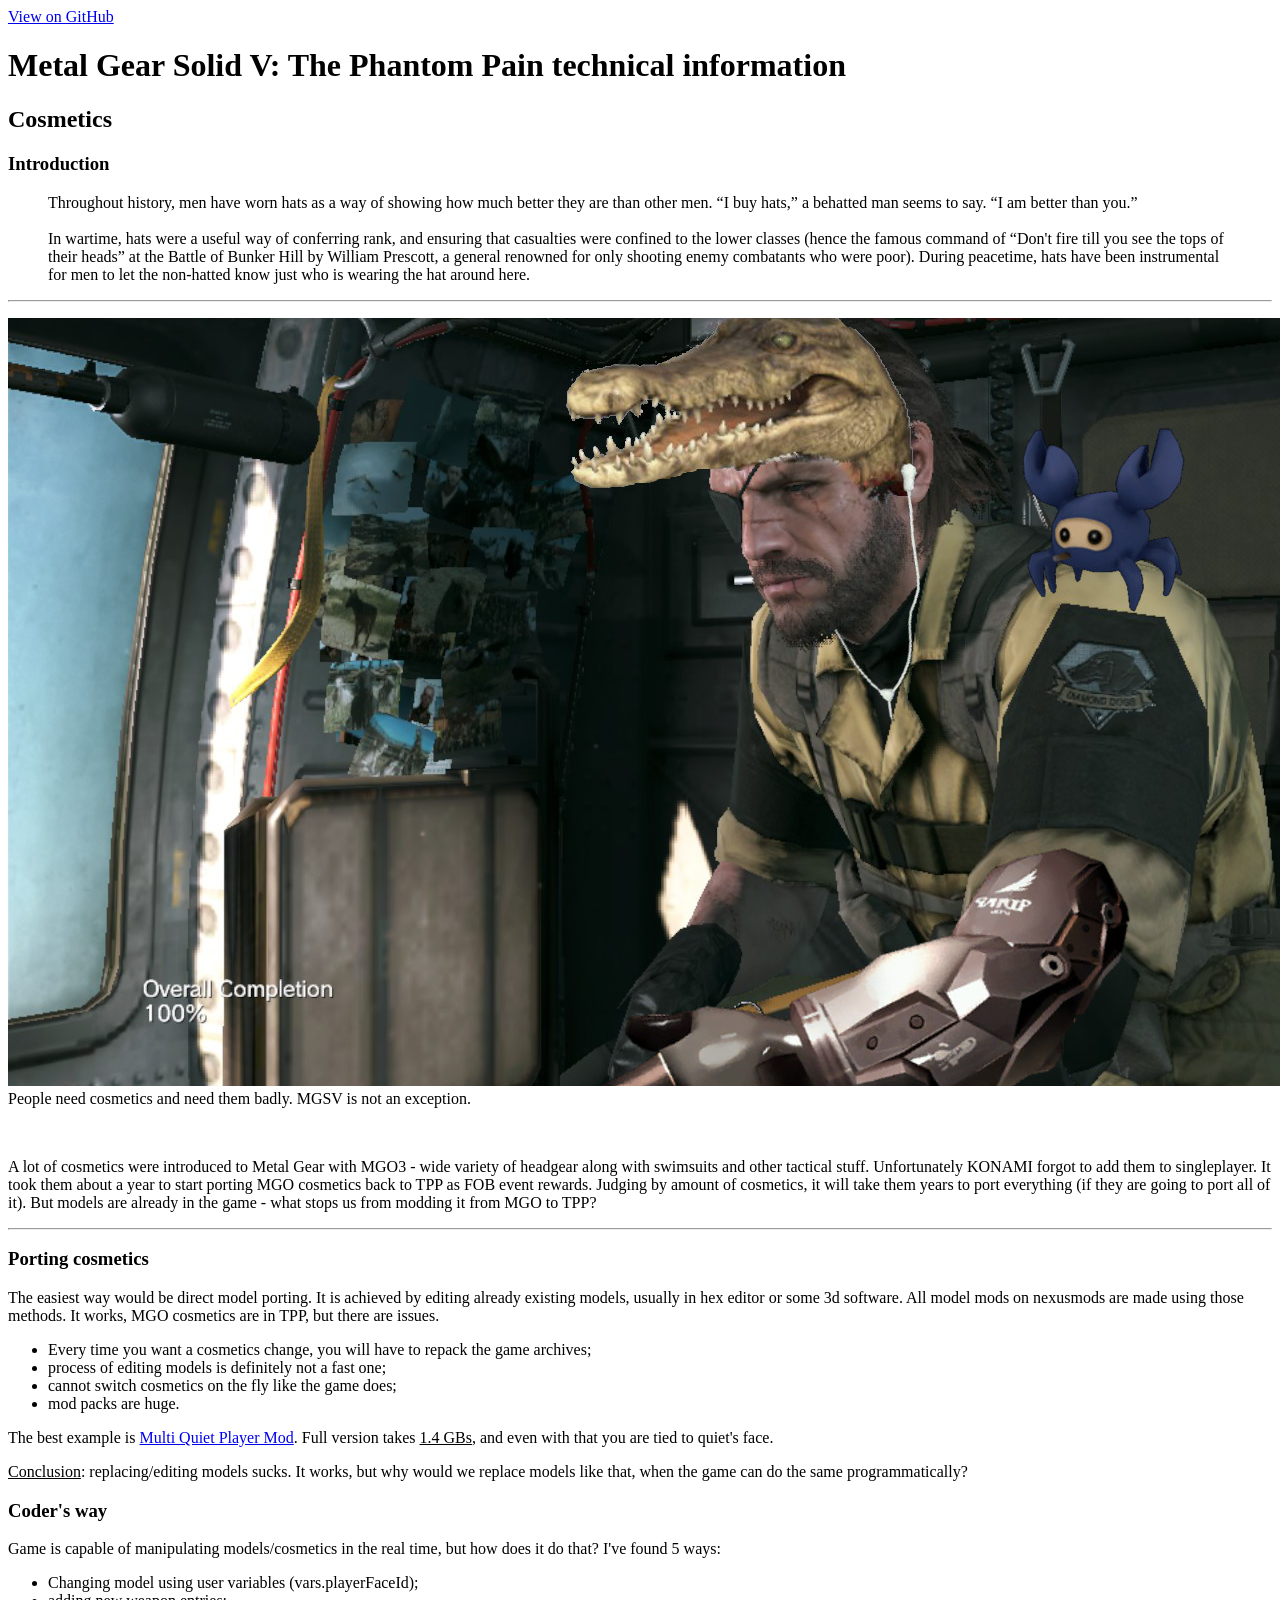
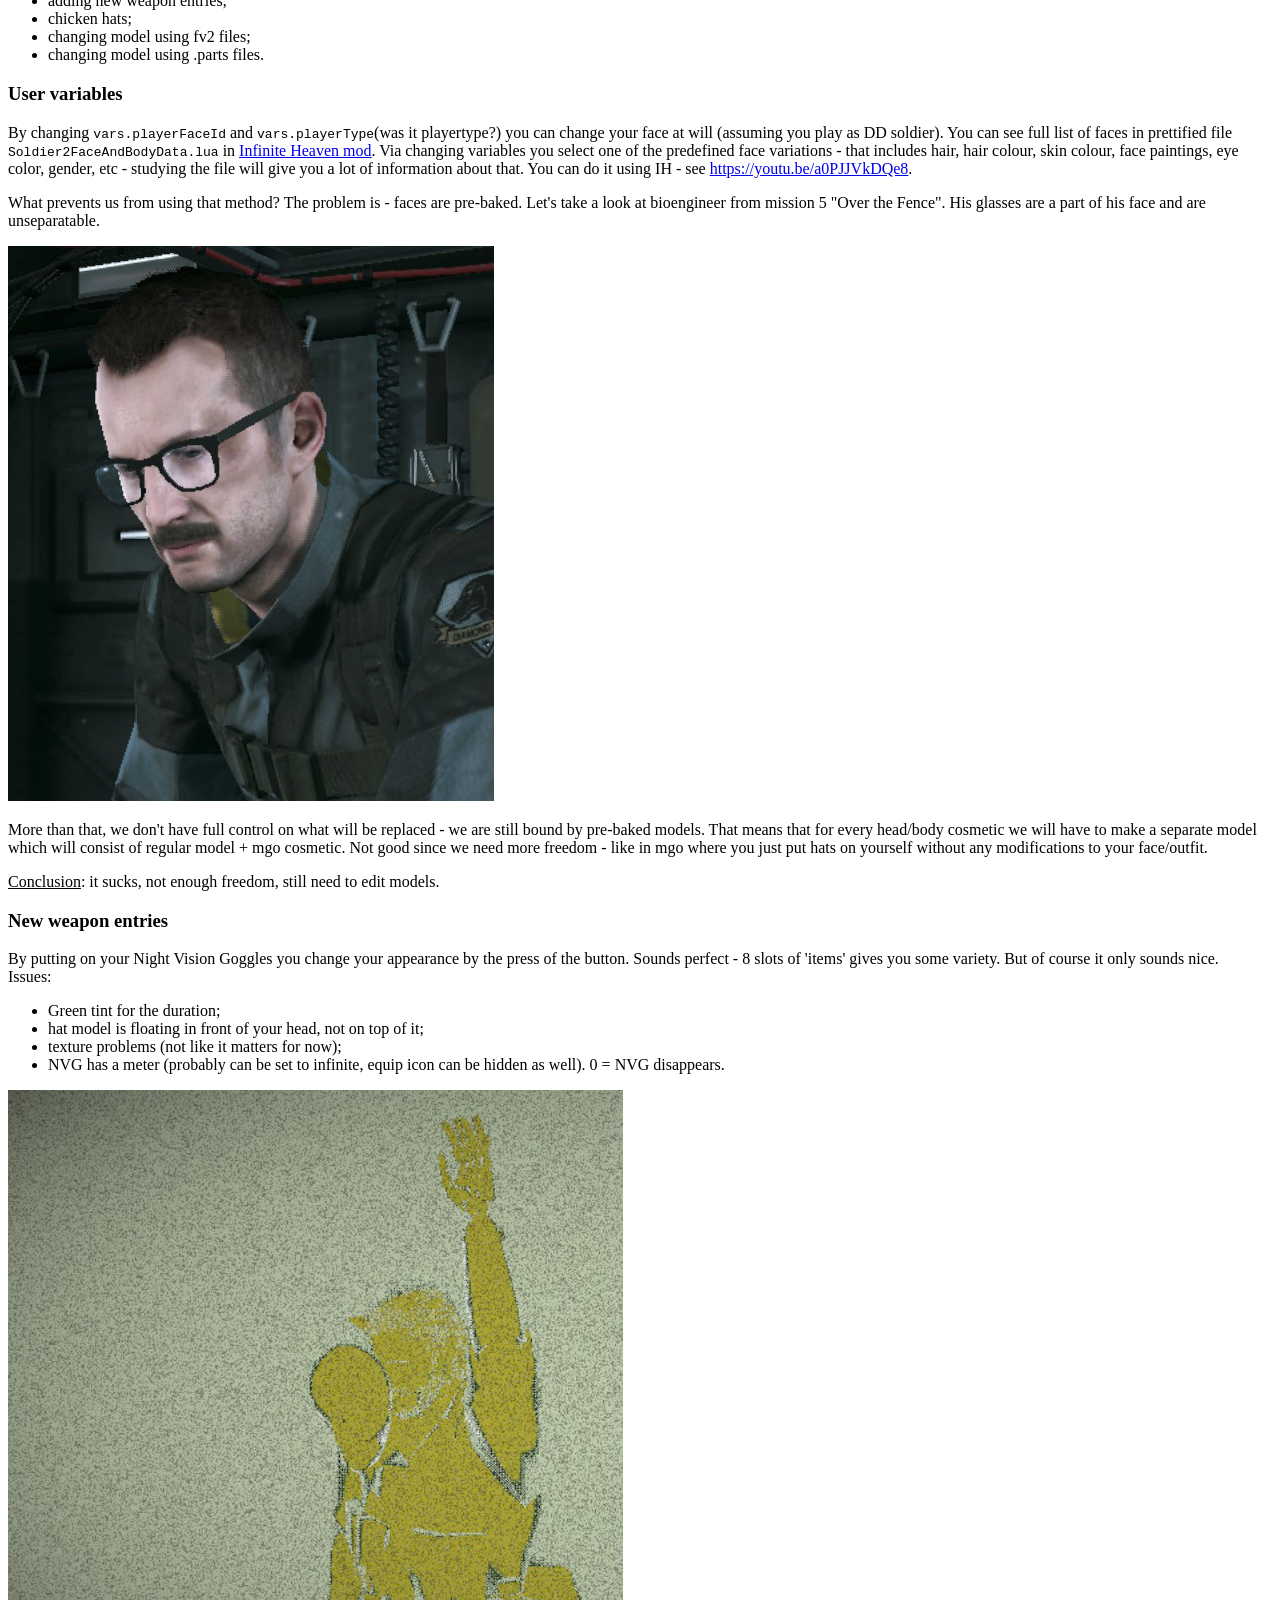
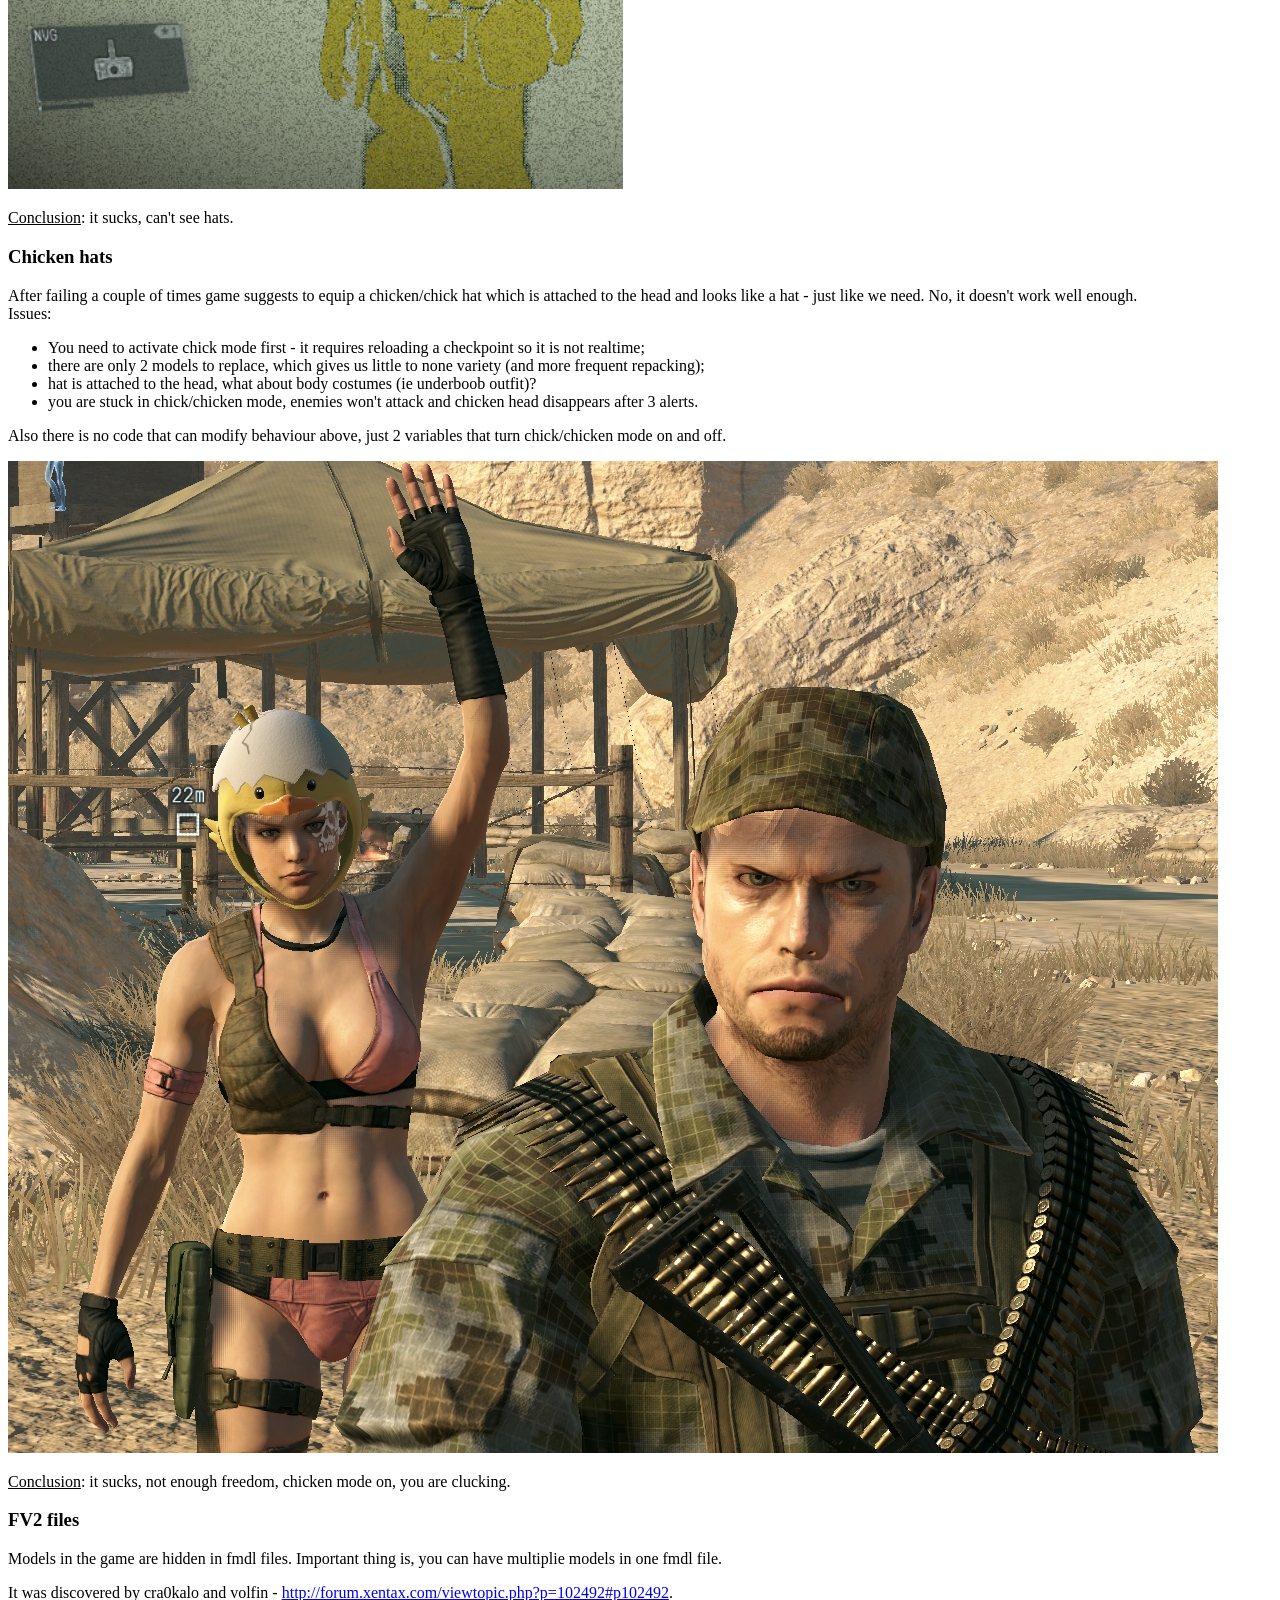
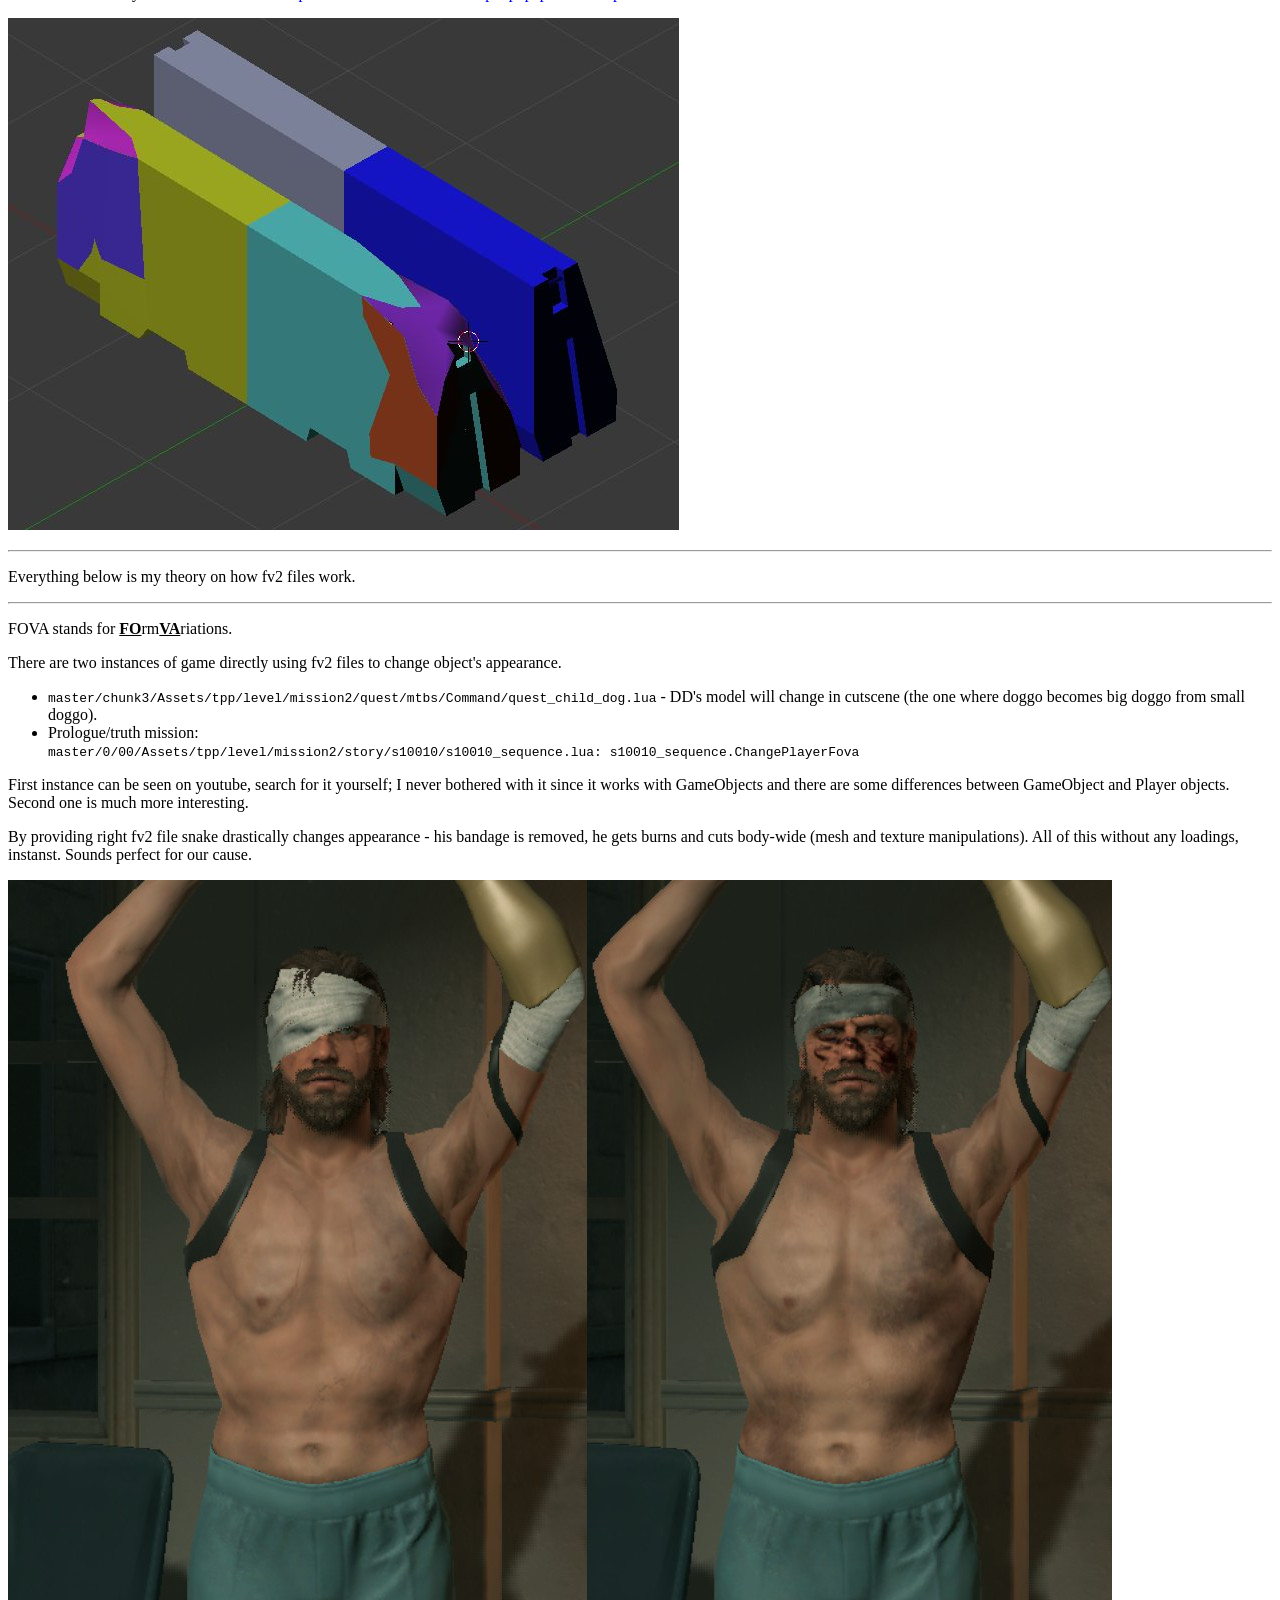
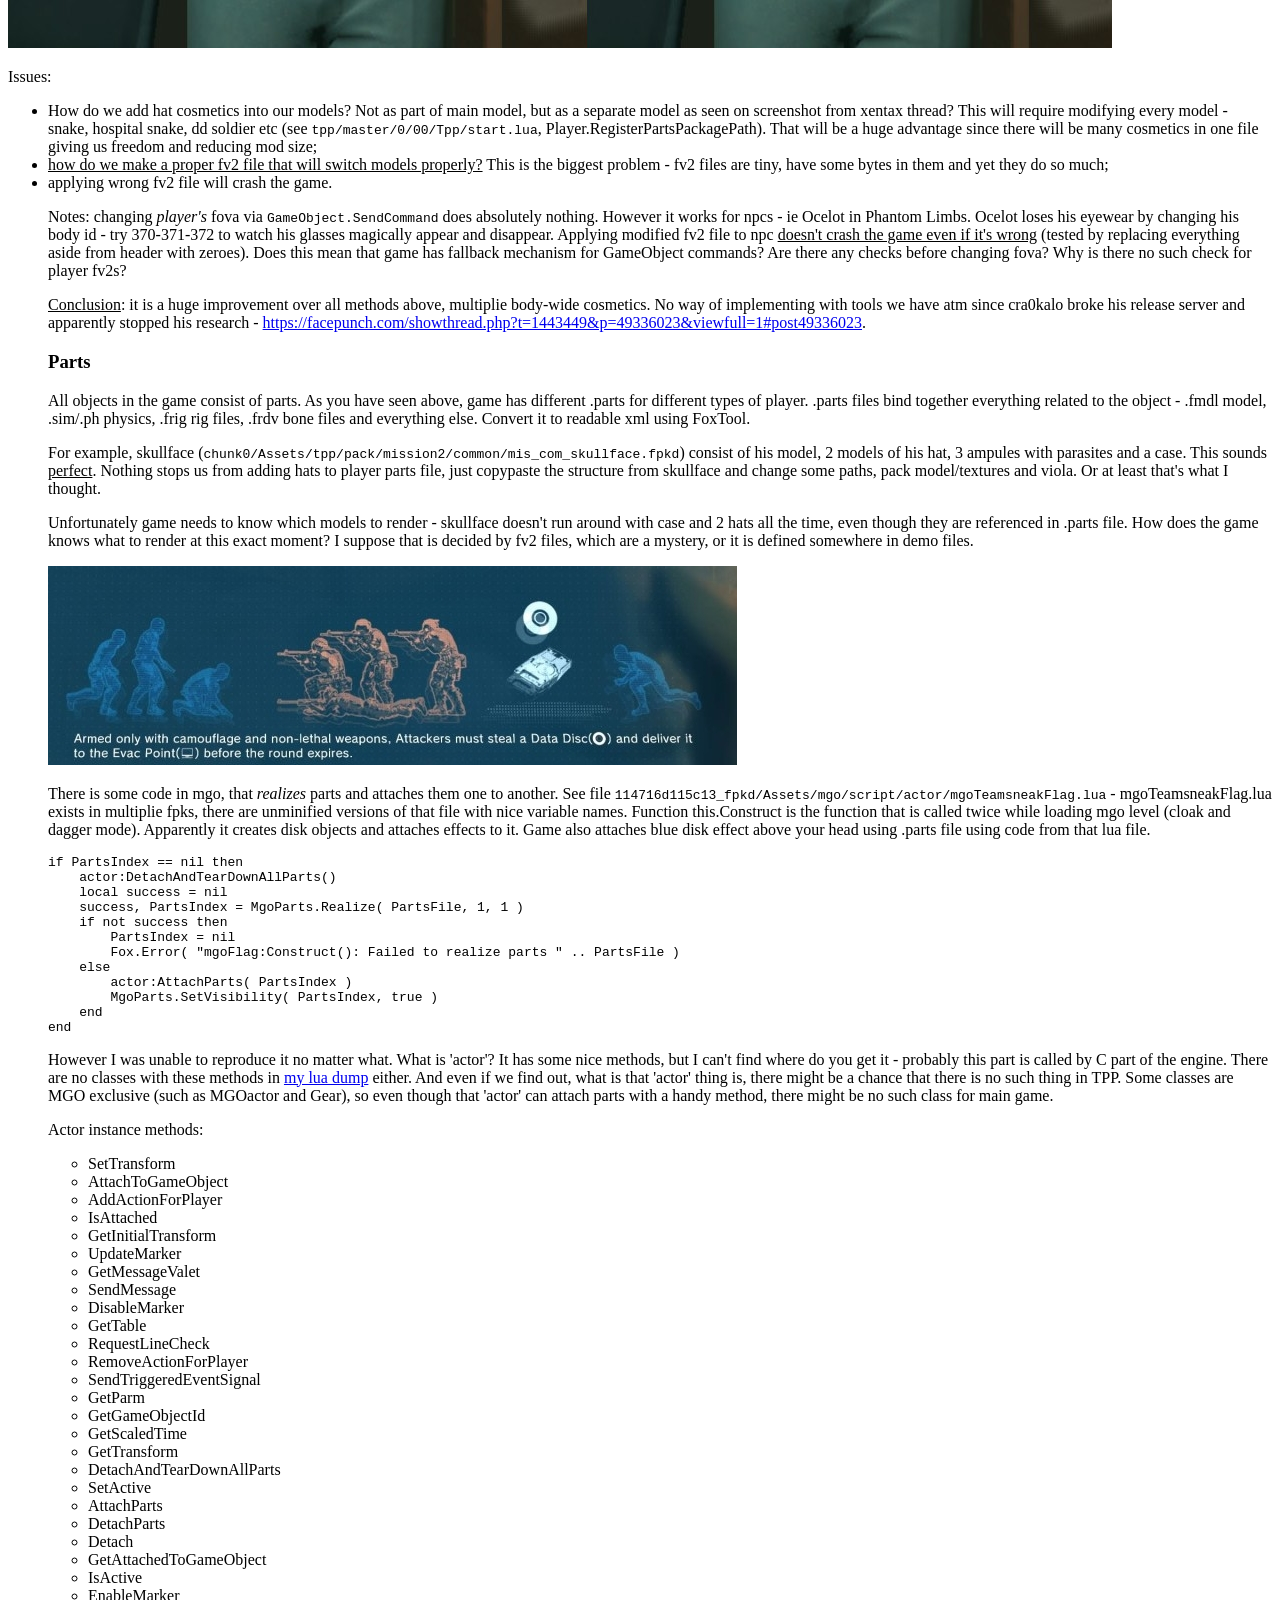
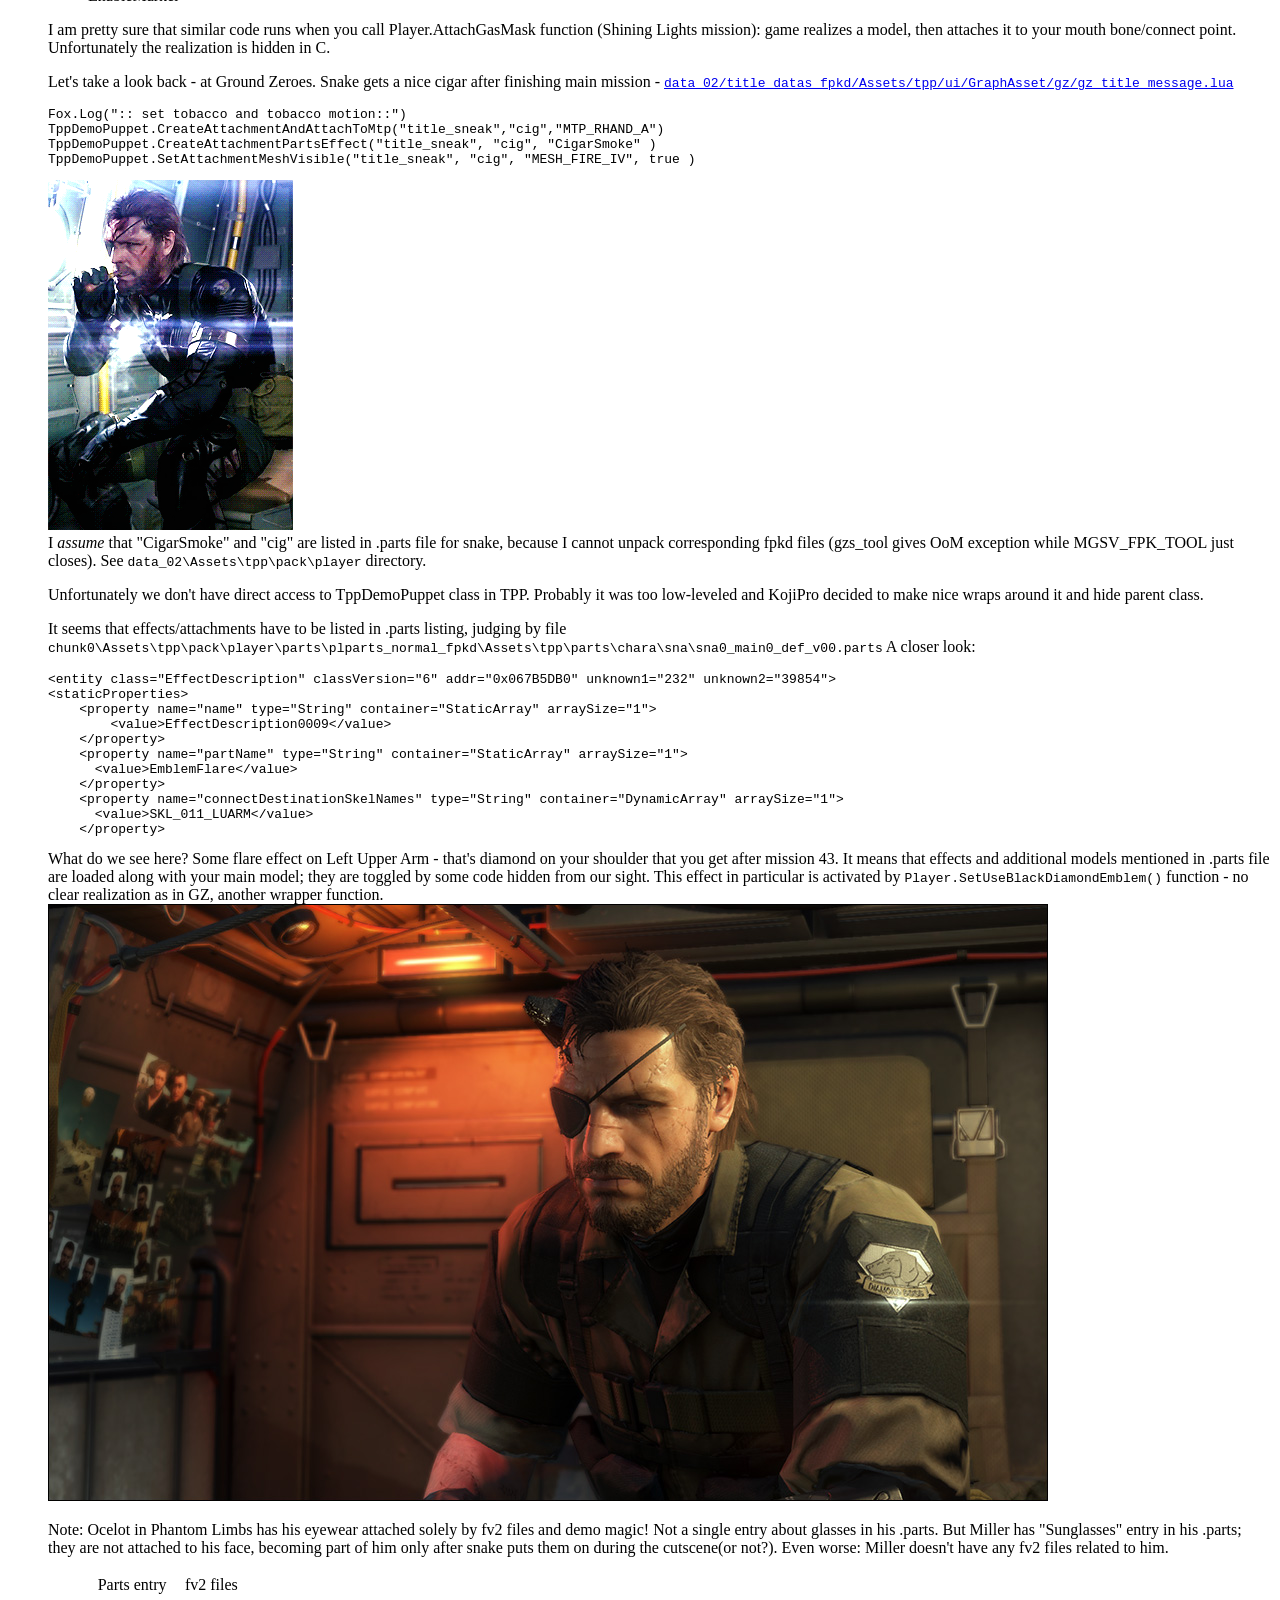
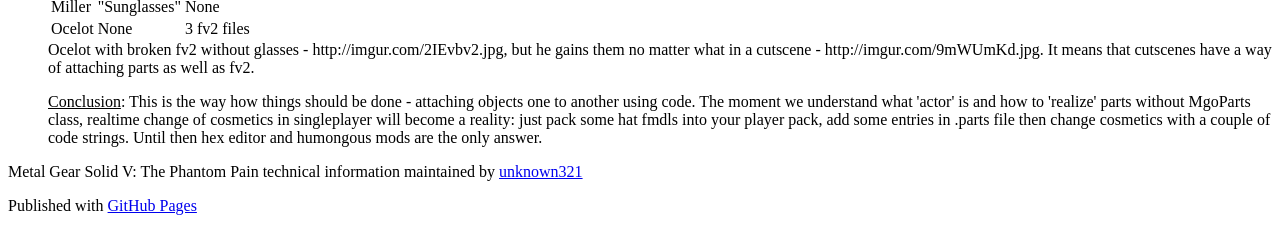
==== commit 3e054806: "more mysteries" ====
--- a/cosmetics.html
+++ b/cosmetics.html
@@ -314,15 +314,17 @@
             </p>
 
             <p>
-            Note: Ocelot in Phantom Limbs has his eyewear attached solely by fv2 files! Not a single entry about 
+            Note: Ocelot in Phantom Limbs has his eyewear attached solely by fv2 files and demo magic! Not a single entry about 
             glasses in his .parts. But Miller has "Sunglasses" entry in his .parts; they are not attached 
-            to his face, becoming part of him only after snake puts them on (or not?). Even worse: Miller doesn't have 
+            to his face, becoming part of him only after snake puts them on during the cutscene(or not?). Even worse: Miller doesn't have 
             any fv2 files related to him.<br>
             <table>
                 <tr><td></td><td>Parts entry</td><td>fv2 files</td></tr>
                 <tr><td>Miller</td><td>"Sunglasses"</td><td>None</td></tr>
                 <tr><td>Ocelot</td><td>None</td><td>3 fv2 files</td></tr>
             </table>
+            Ocelot with broken fv2 without glasses - http://imgur.com/2IEvbv2.jpg, but he gains them no matter what in 
+            a cutscene - http://imgur.com/9mWUmKd.jpg. It means that cutscenes have a way of attaching parts as well as fv2.
             </p>
 
             <p><u>Conclusion</u>: This is the way how things should be done - attaching objects one to another using code.
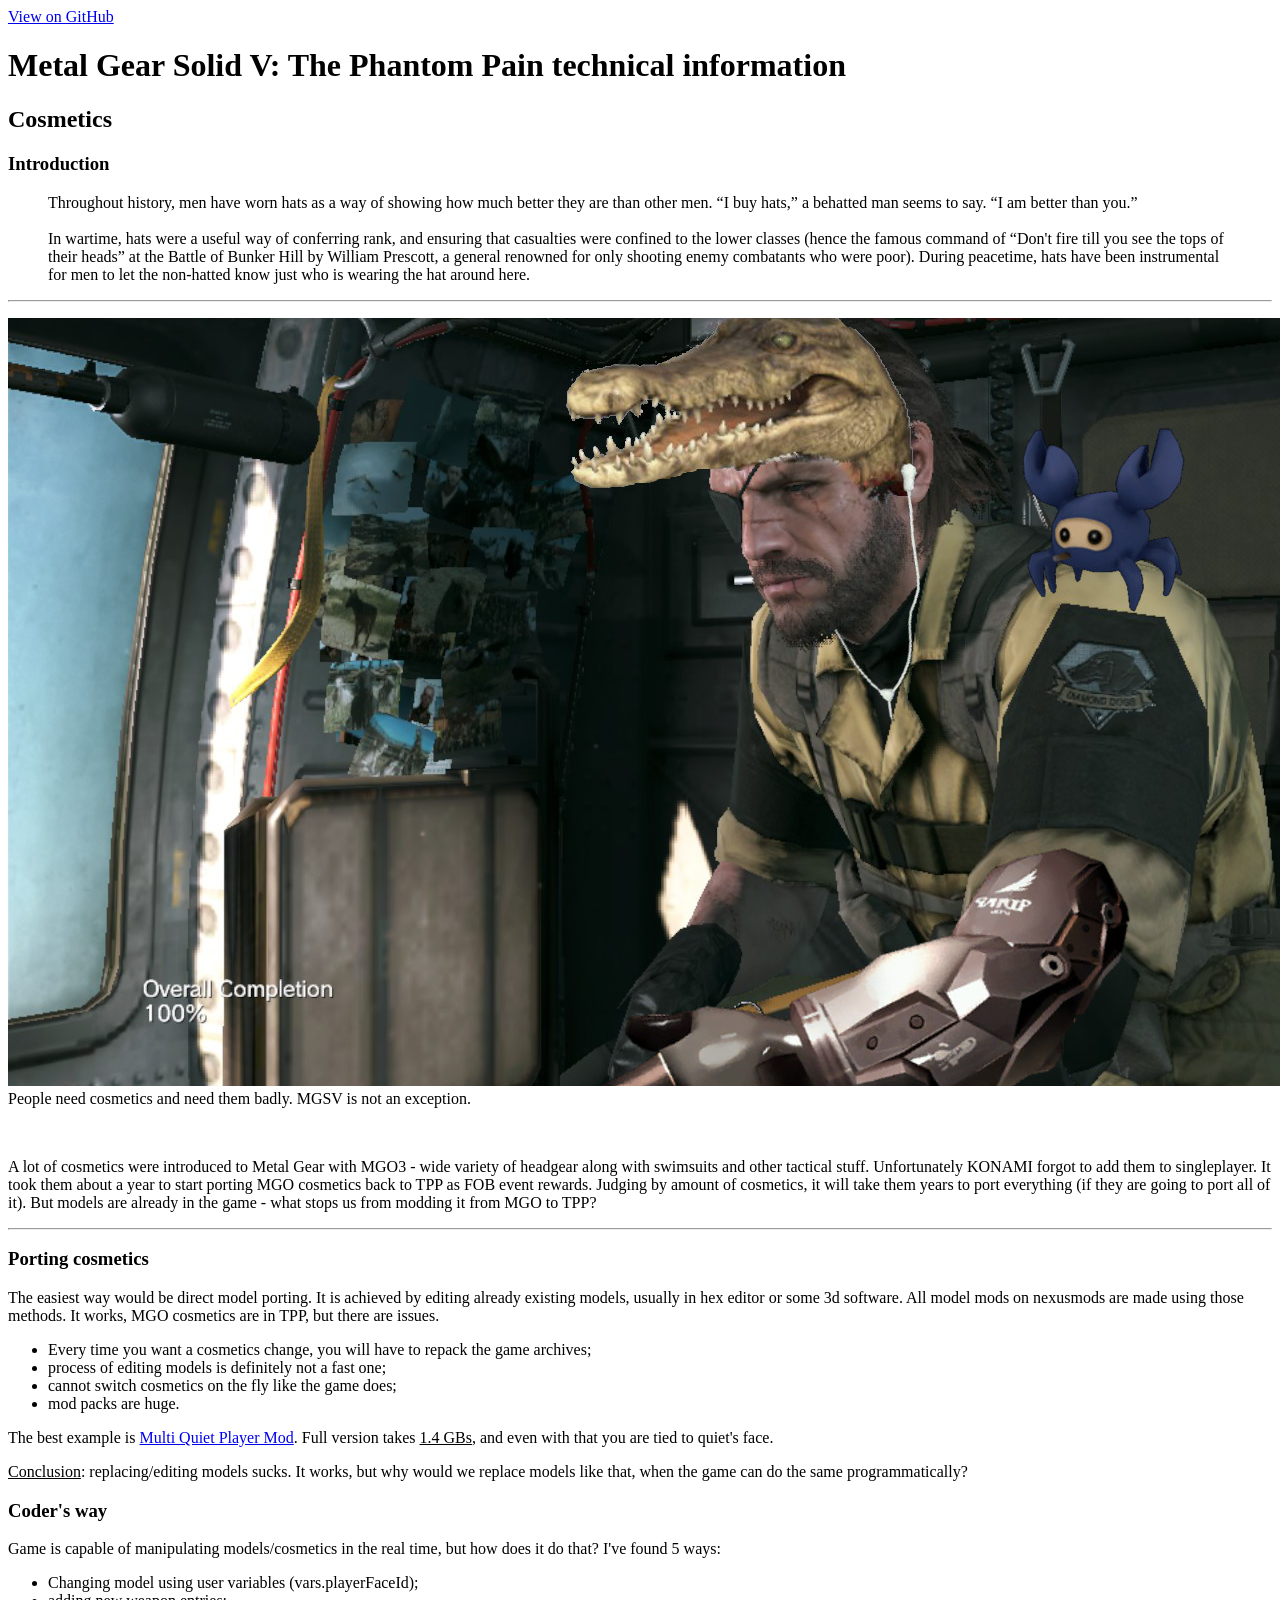
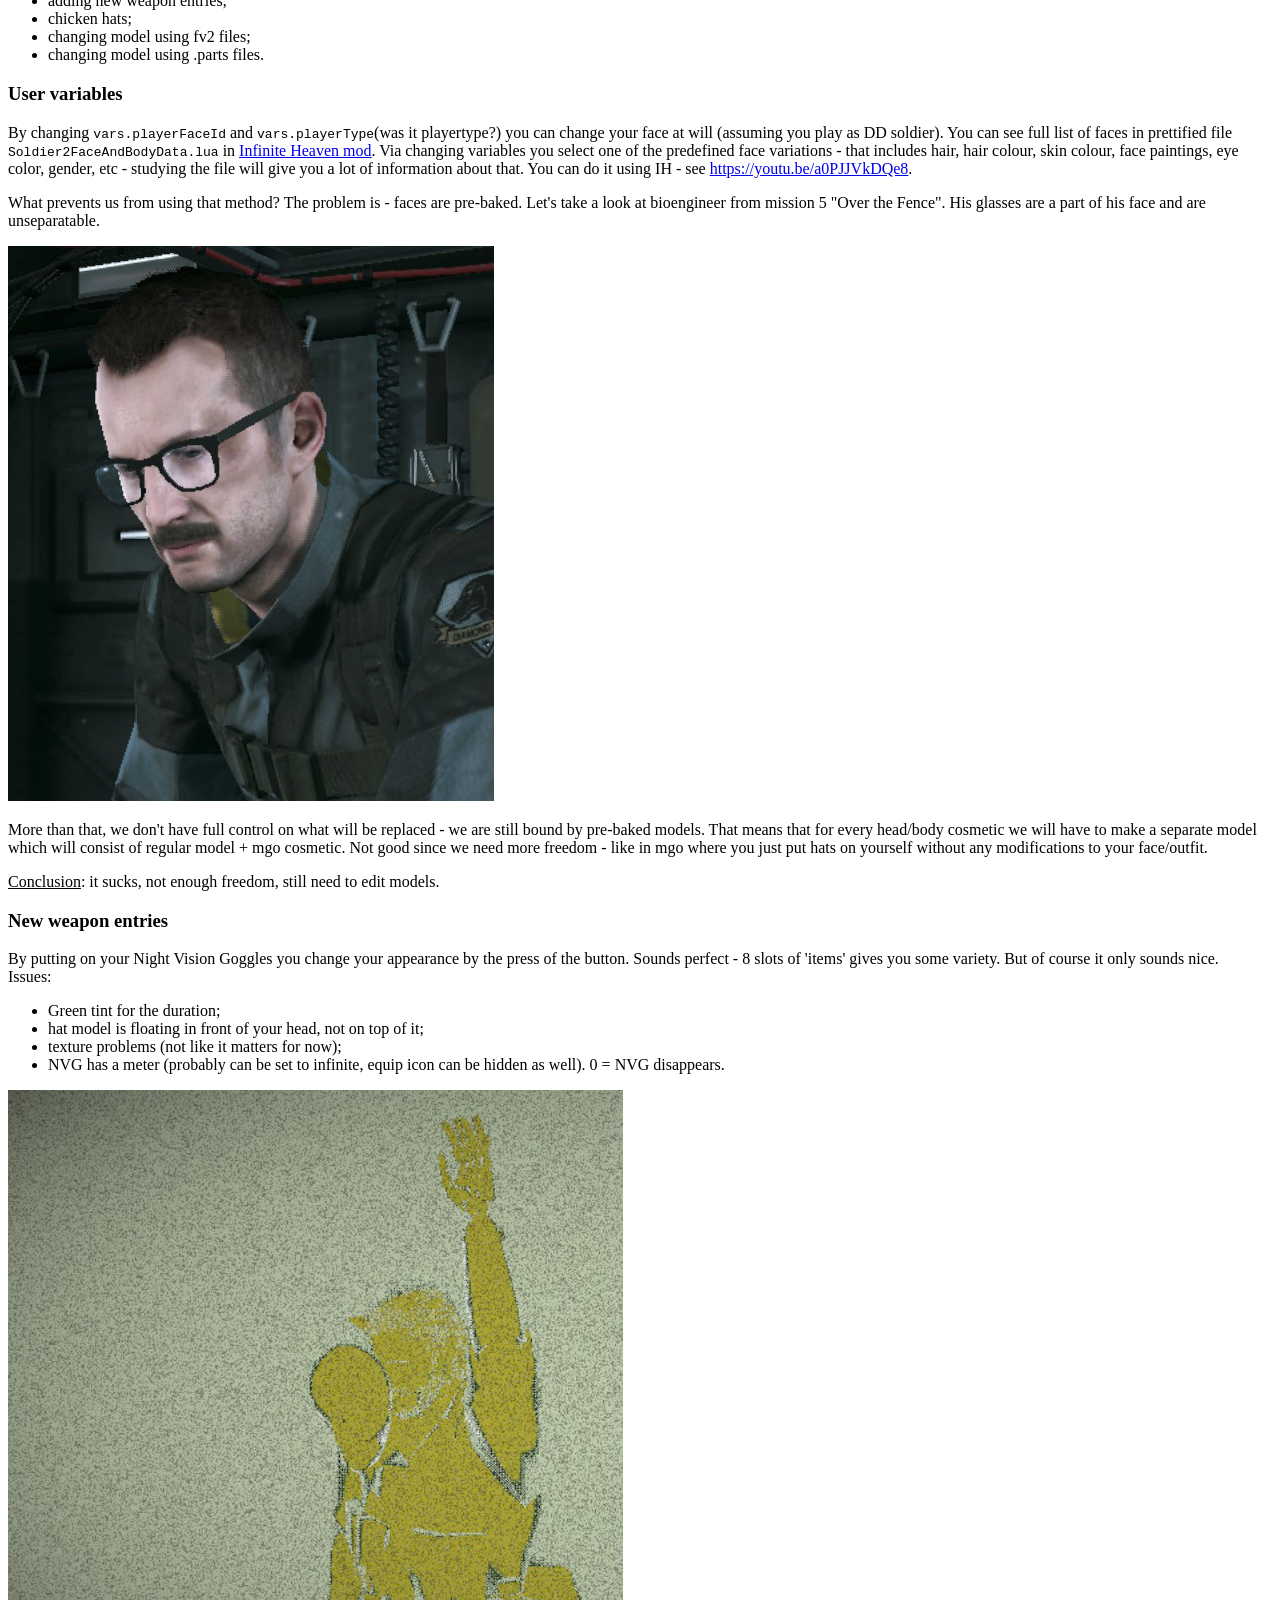
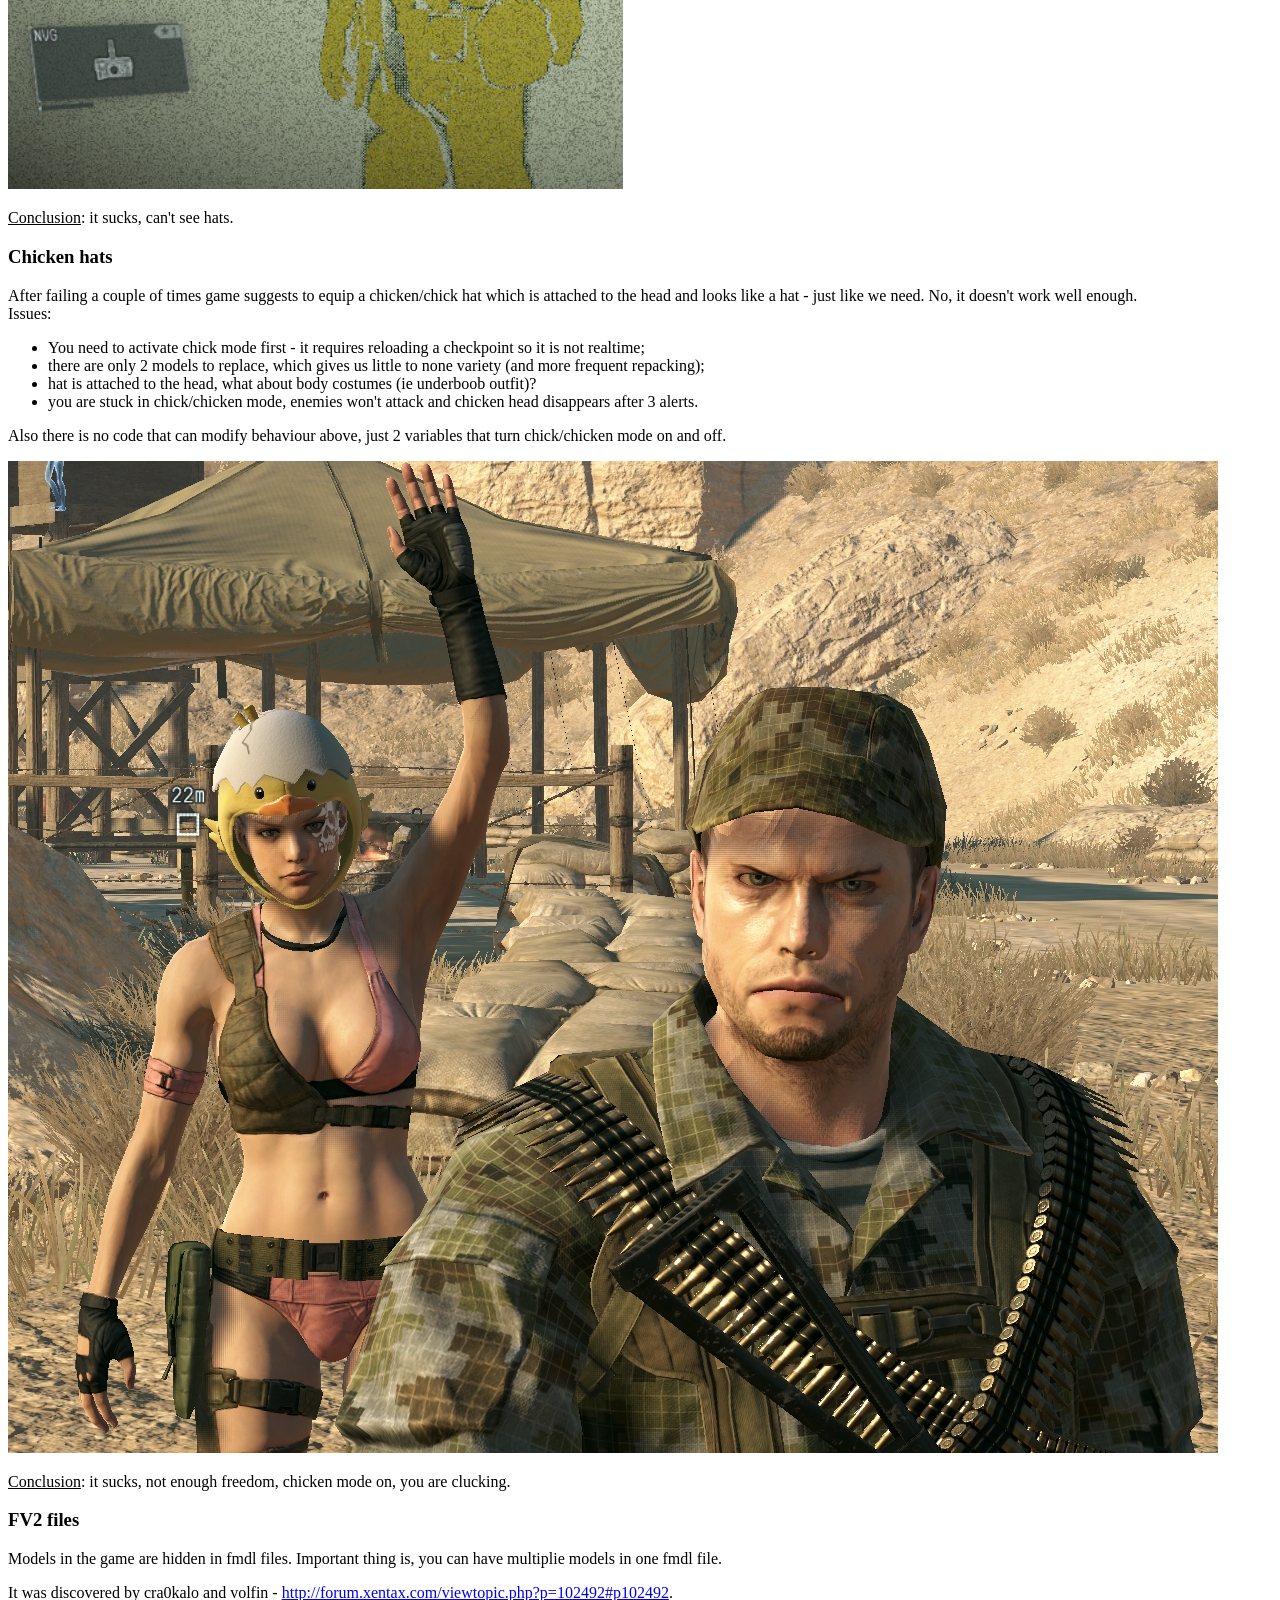
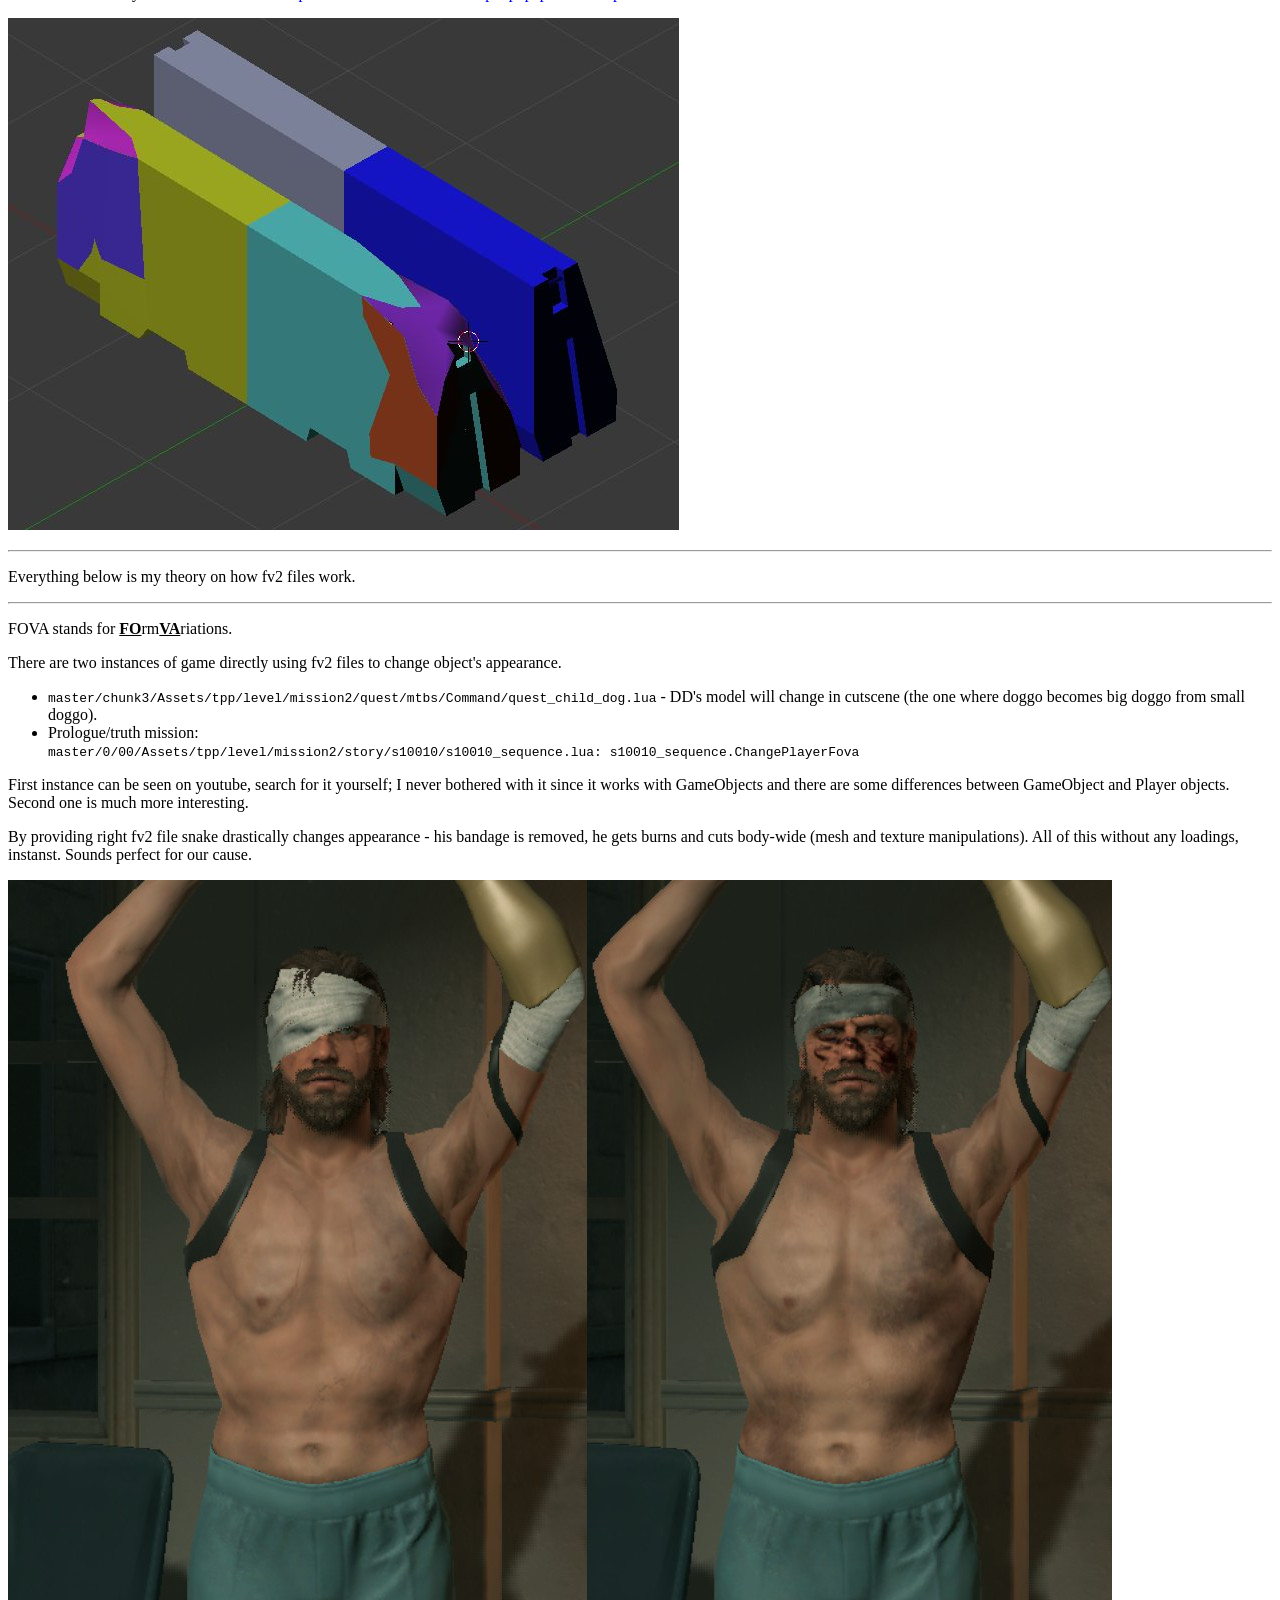
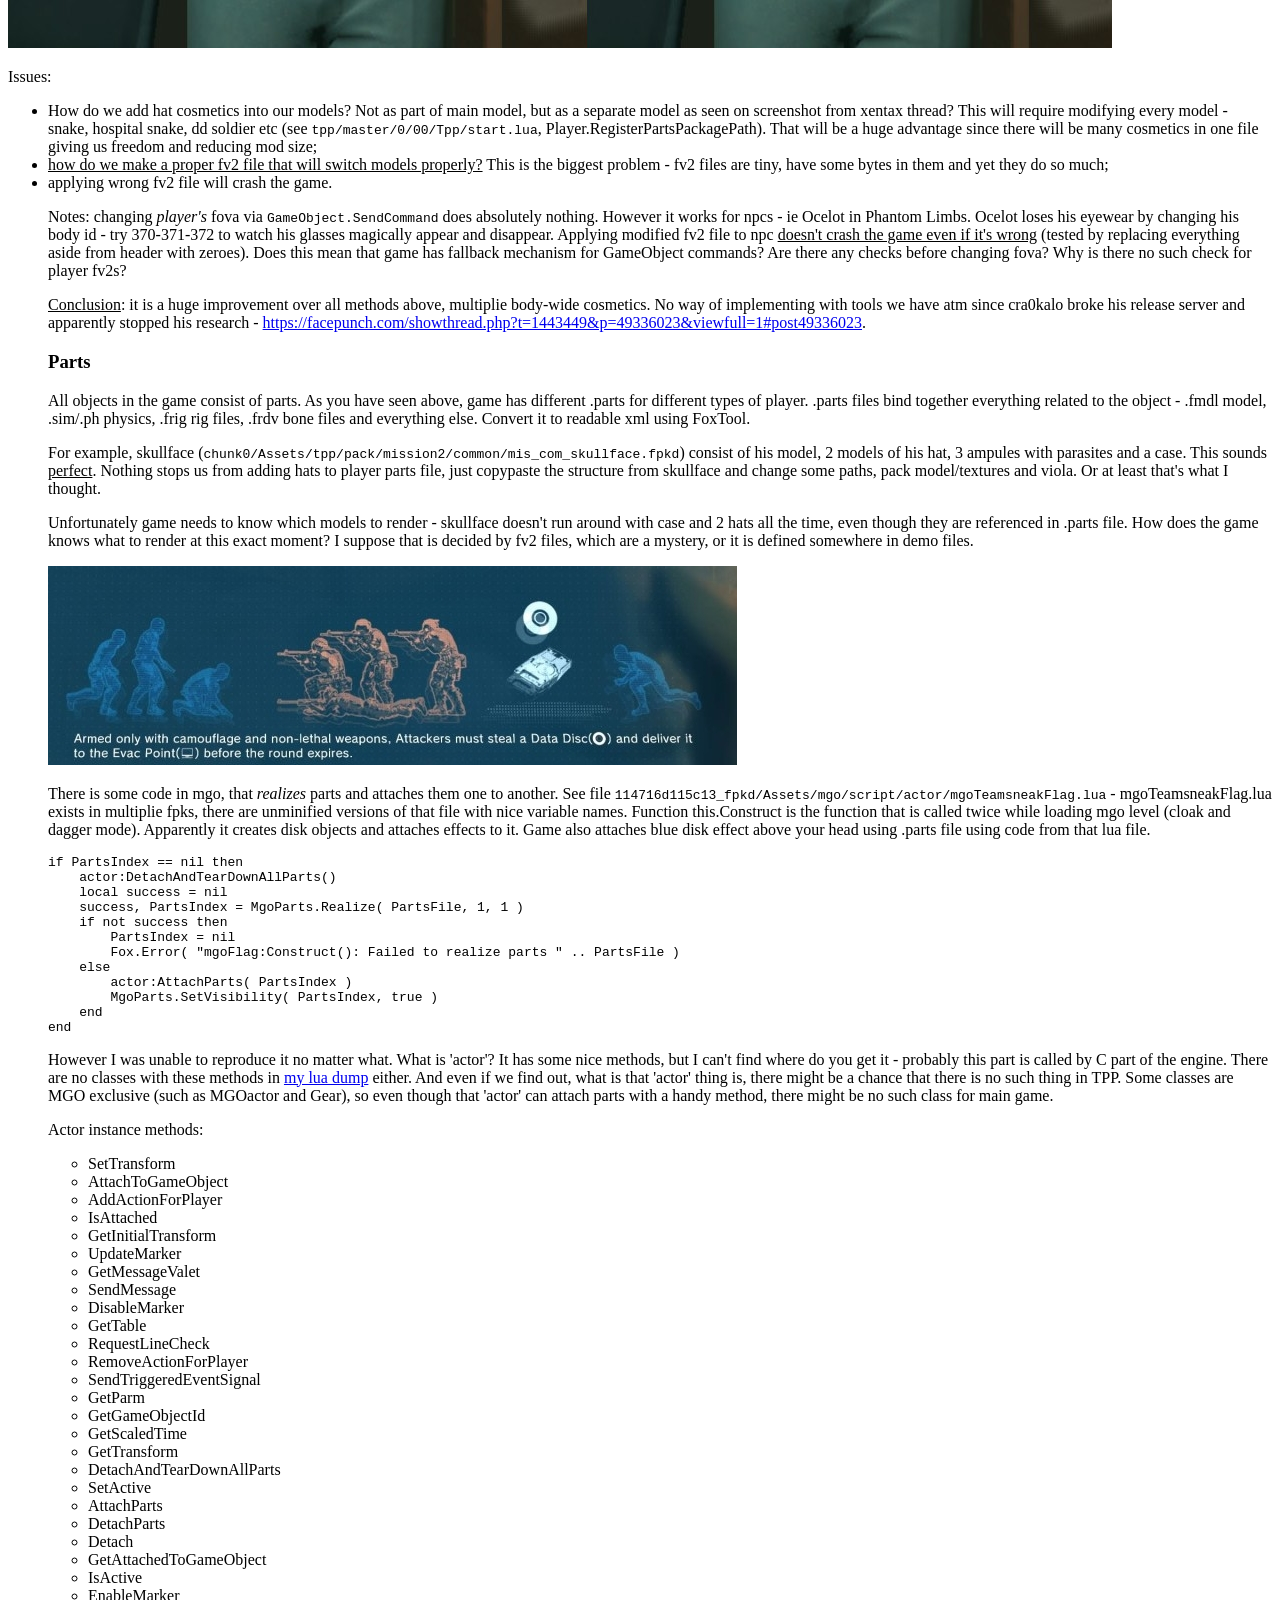
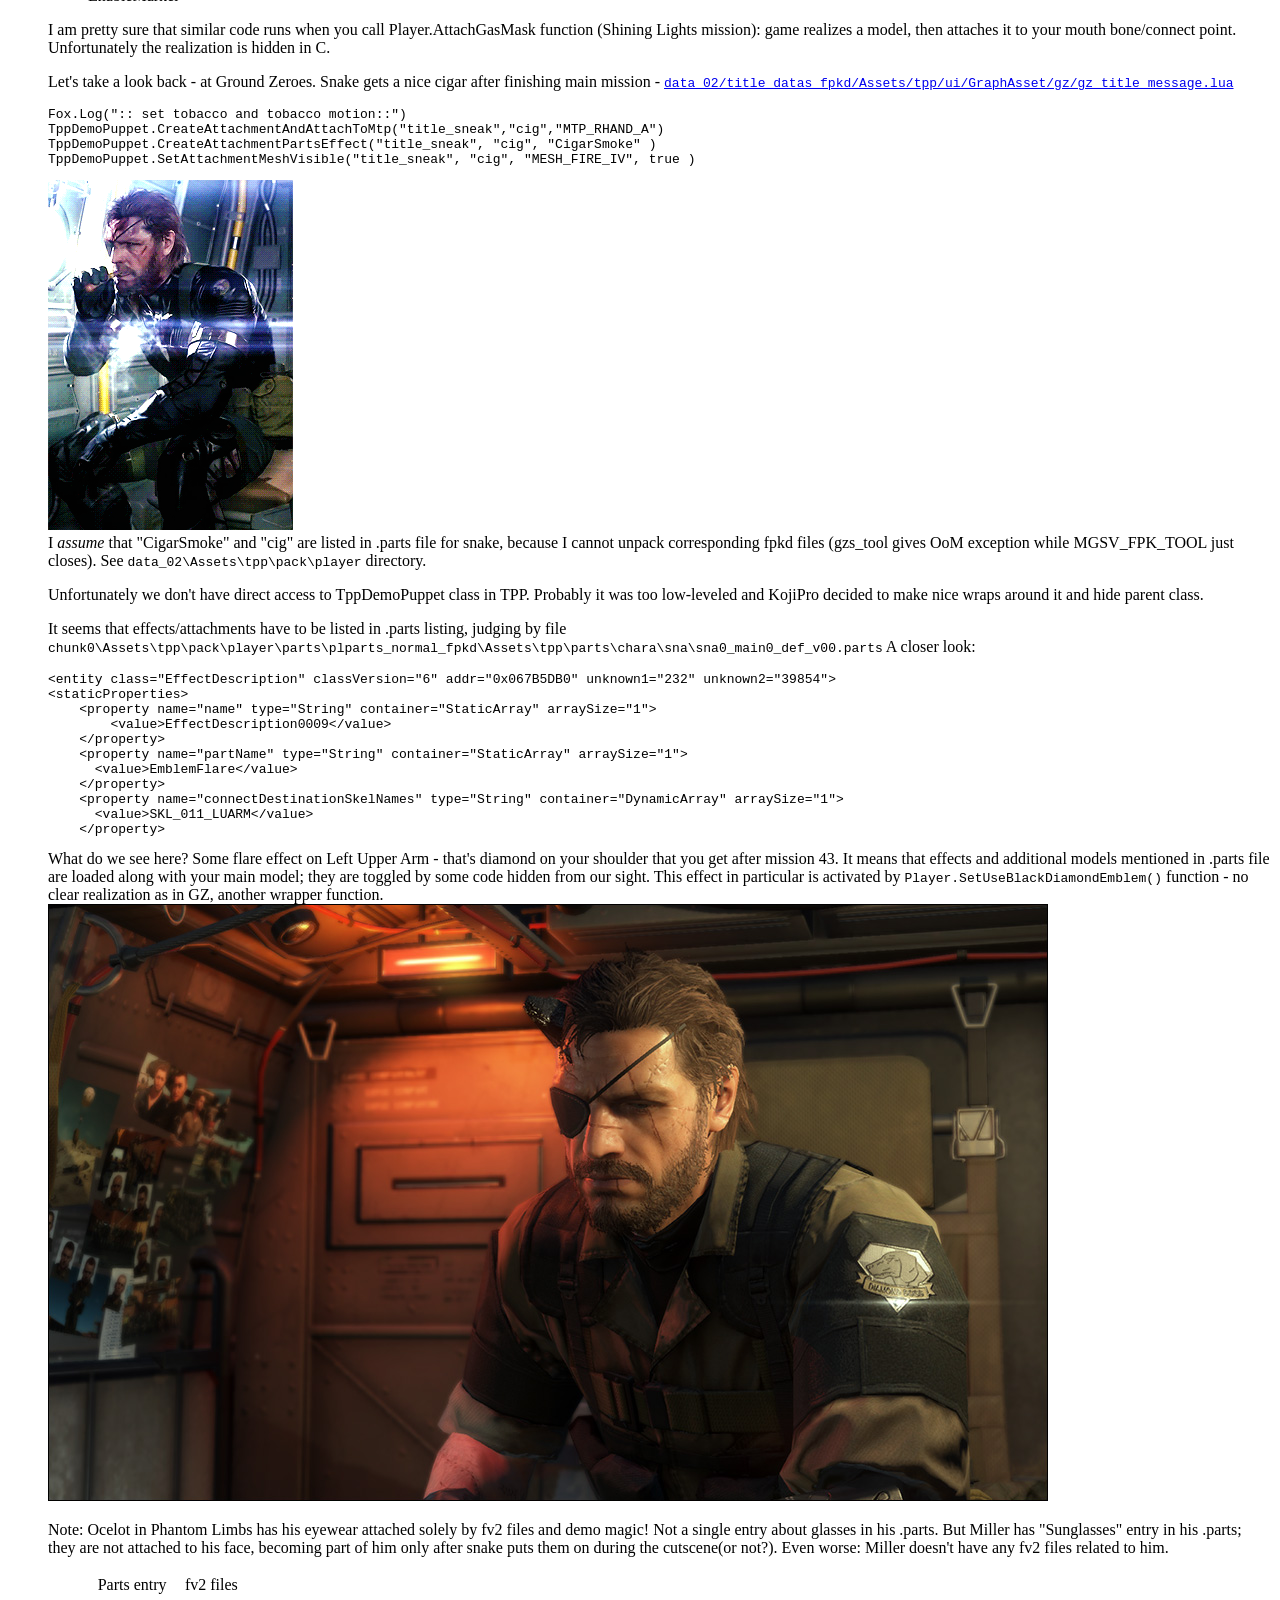
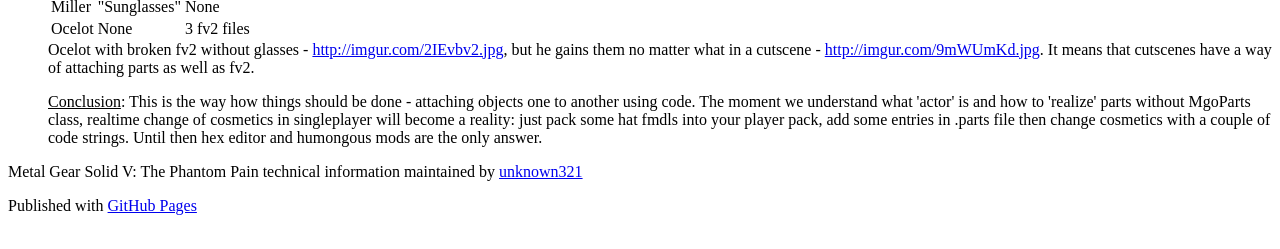
==== commit 3b23bc5a: "linkification" ====
--- a/cosmetics.html
+++ b/cosmetics.html
@@ -323,8 +323,8 @@
                 <tr><td>Miller</td><td>"Sunglasses"</td><td>None</td></tr>
                 <tr><td>Ocelot</td><td>None</td><td>3 fv2 files</td></tr>
             </table>
-            Ocelot with broken fv2 without glasses - http://imgur.com/2IEvbv2.jpg, but he gains them no matter what in 
-            a cutscene - http://imgur.com/9mWUmKd.jpg. It means that cutscenes have a way of attaching parts as well as fv2.
+            Ocelot with broken fv2 without glasses - <a href="http://imgur.com/2IEvbv2.jpg">http://imgur.com/2IEvbv2.jpg</a>, but he gains them no matter what in 
+            a cutscene - <a href="http://imgur.com/9mWUmKd.jpg">http://imgur.com/9mWUmKd.jpg</a>. It means that cutscenes have a way of attaching parts as well as fv2.
             </p>
 
             <p><u>Conclusion</u>: This is the way how things should be done - attaching objects one to another using code.
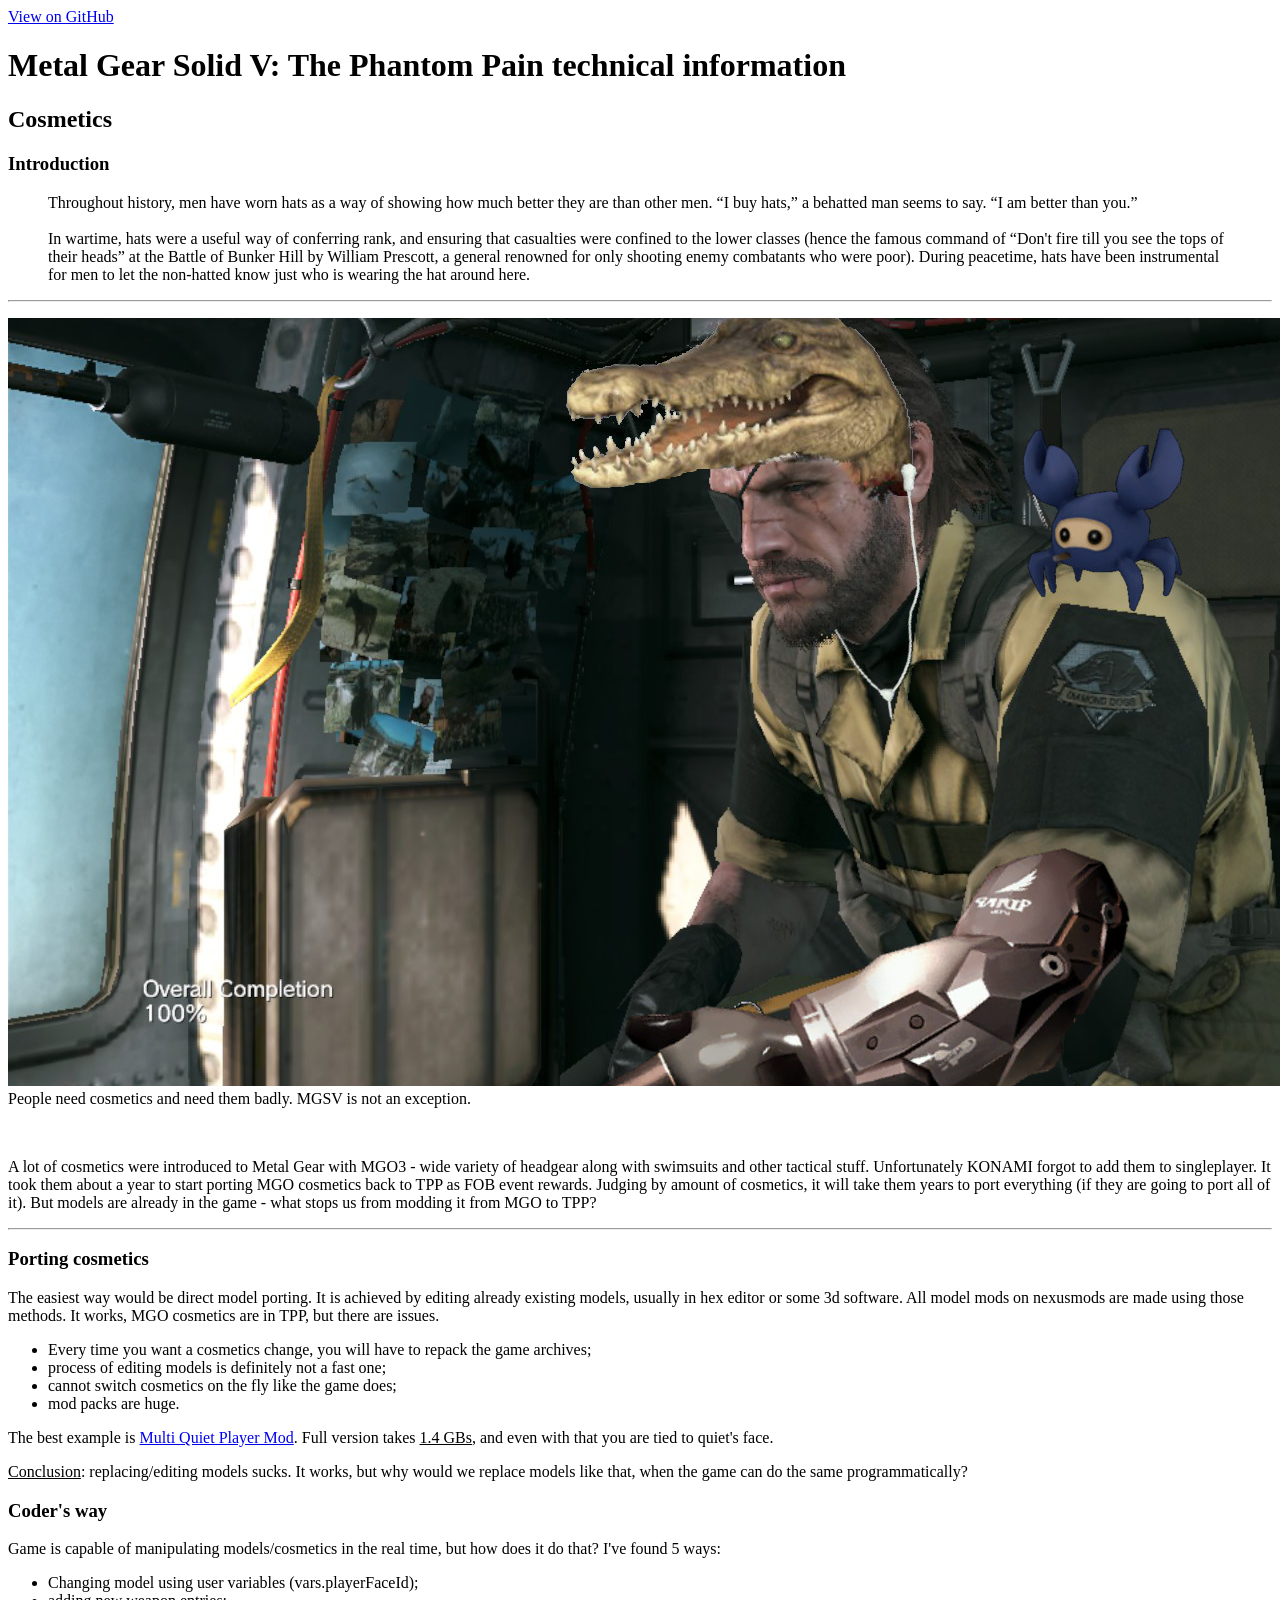
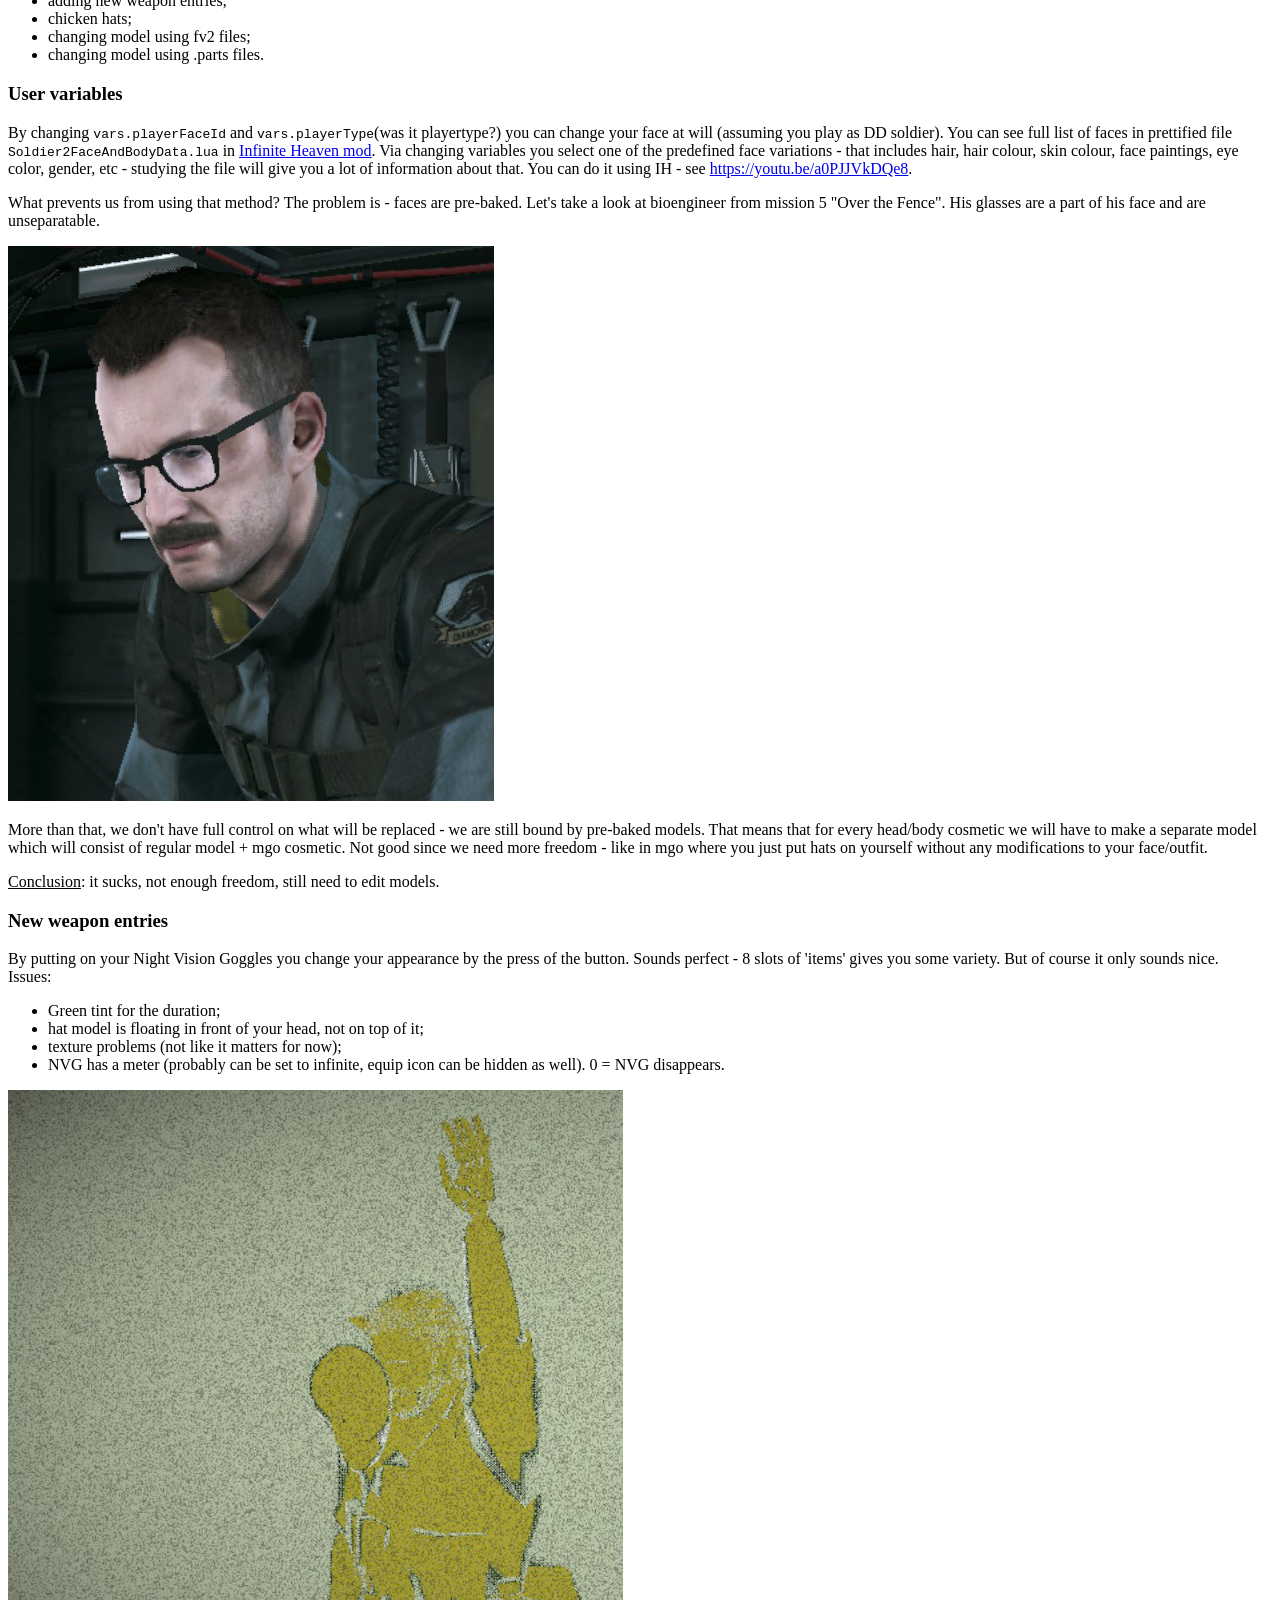
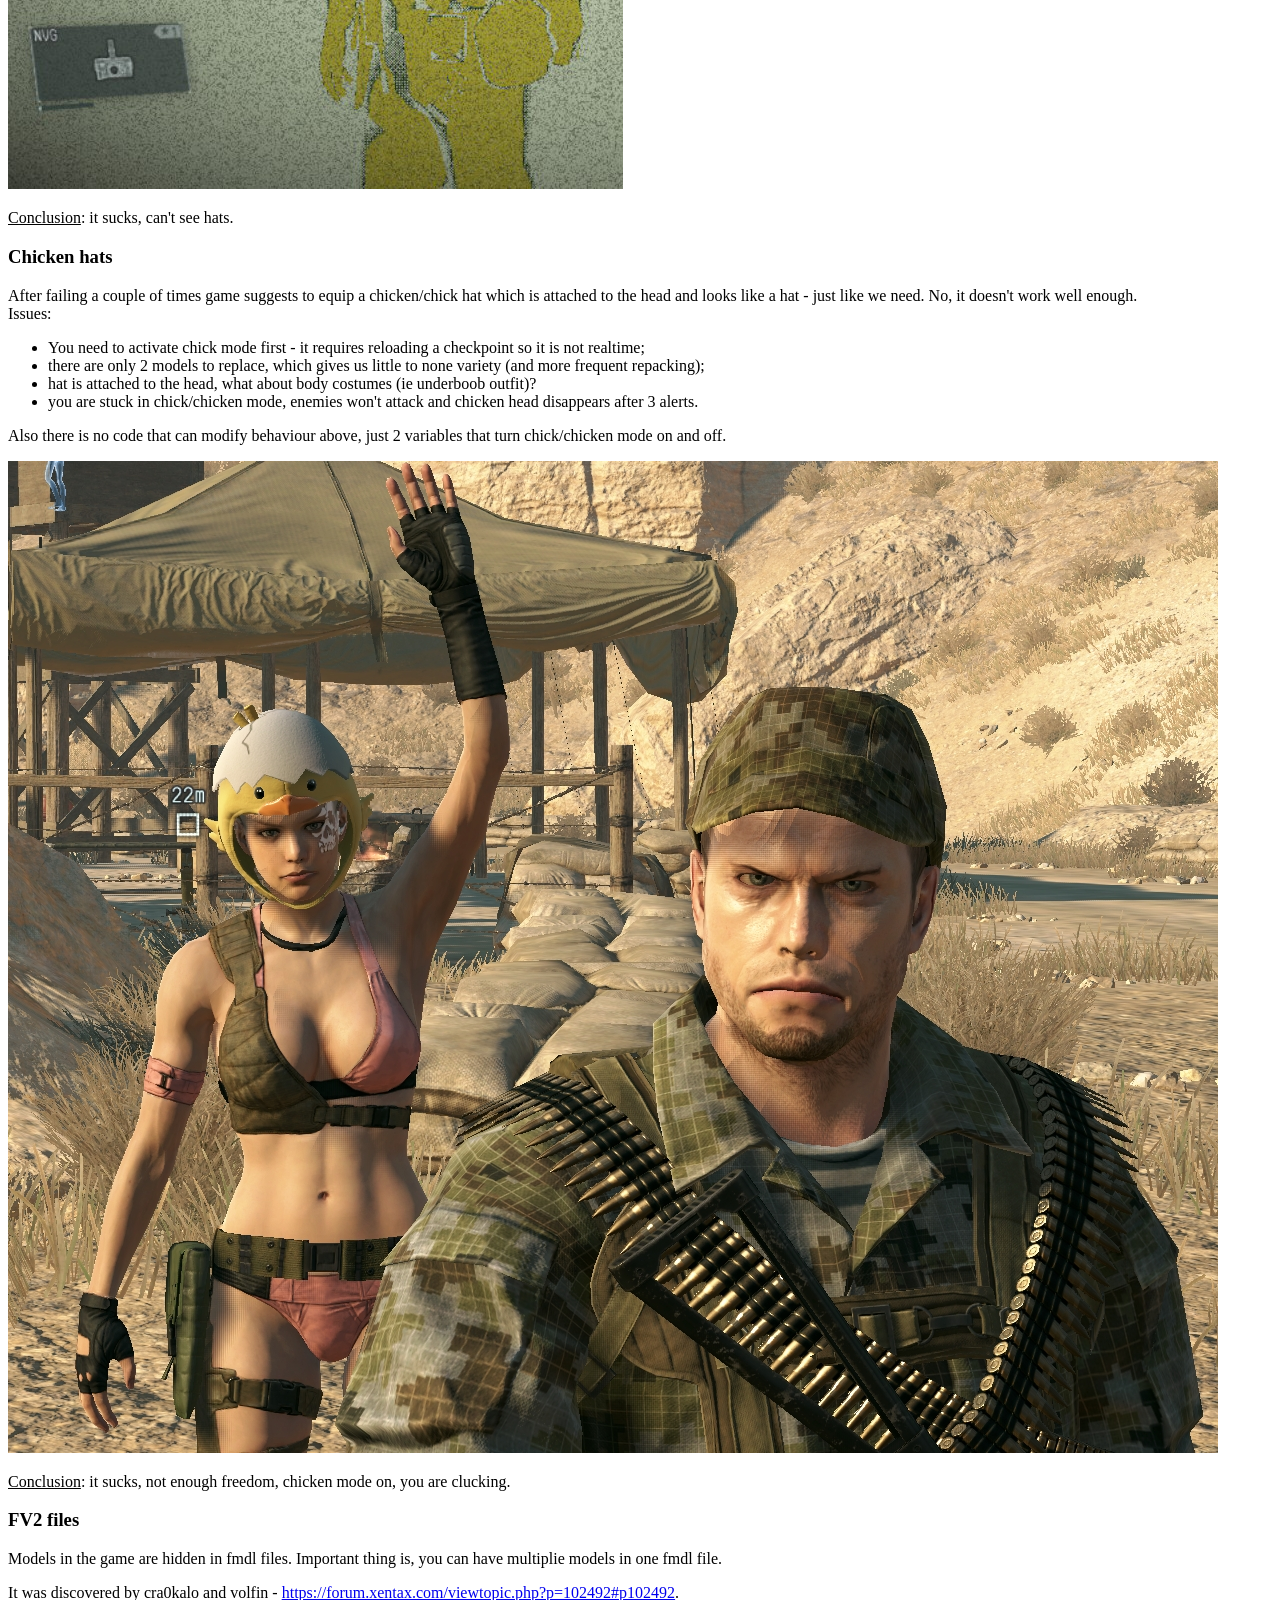
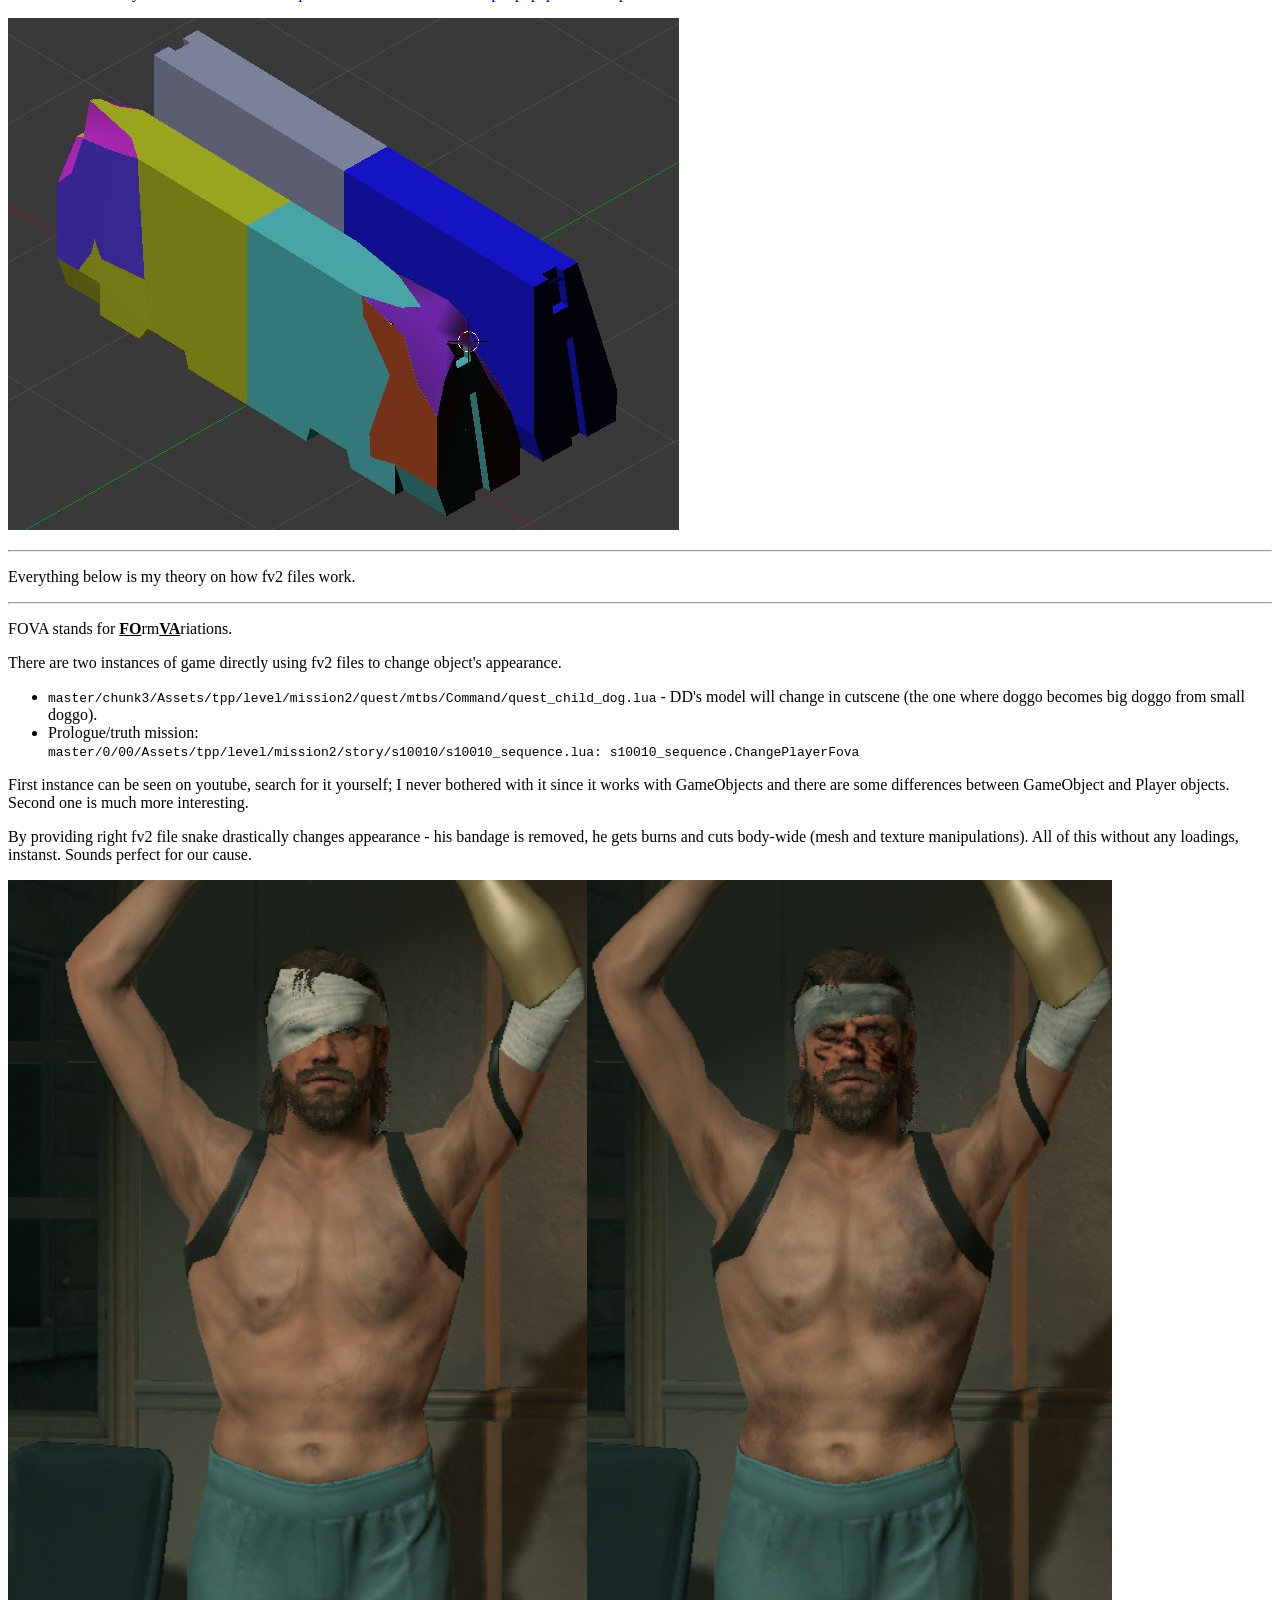
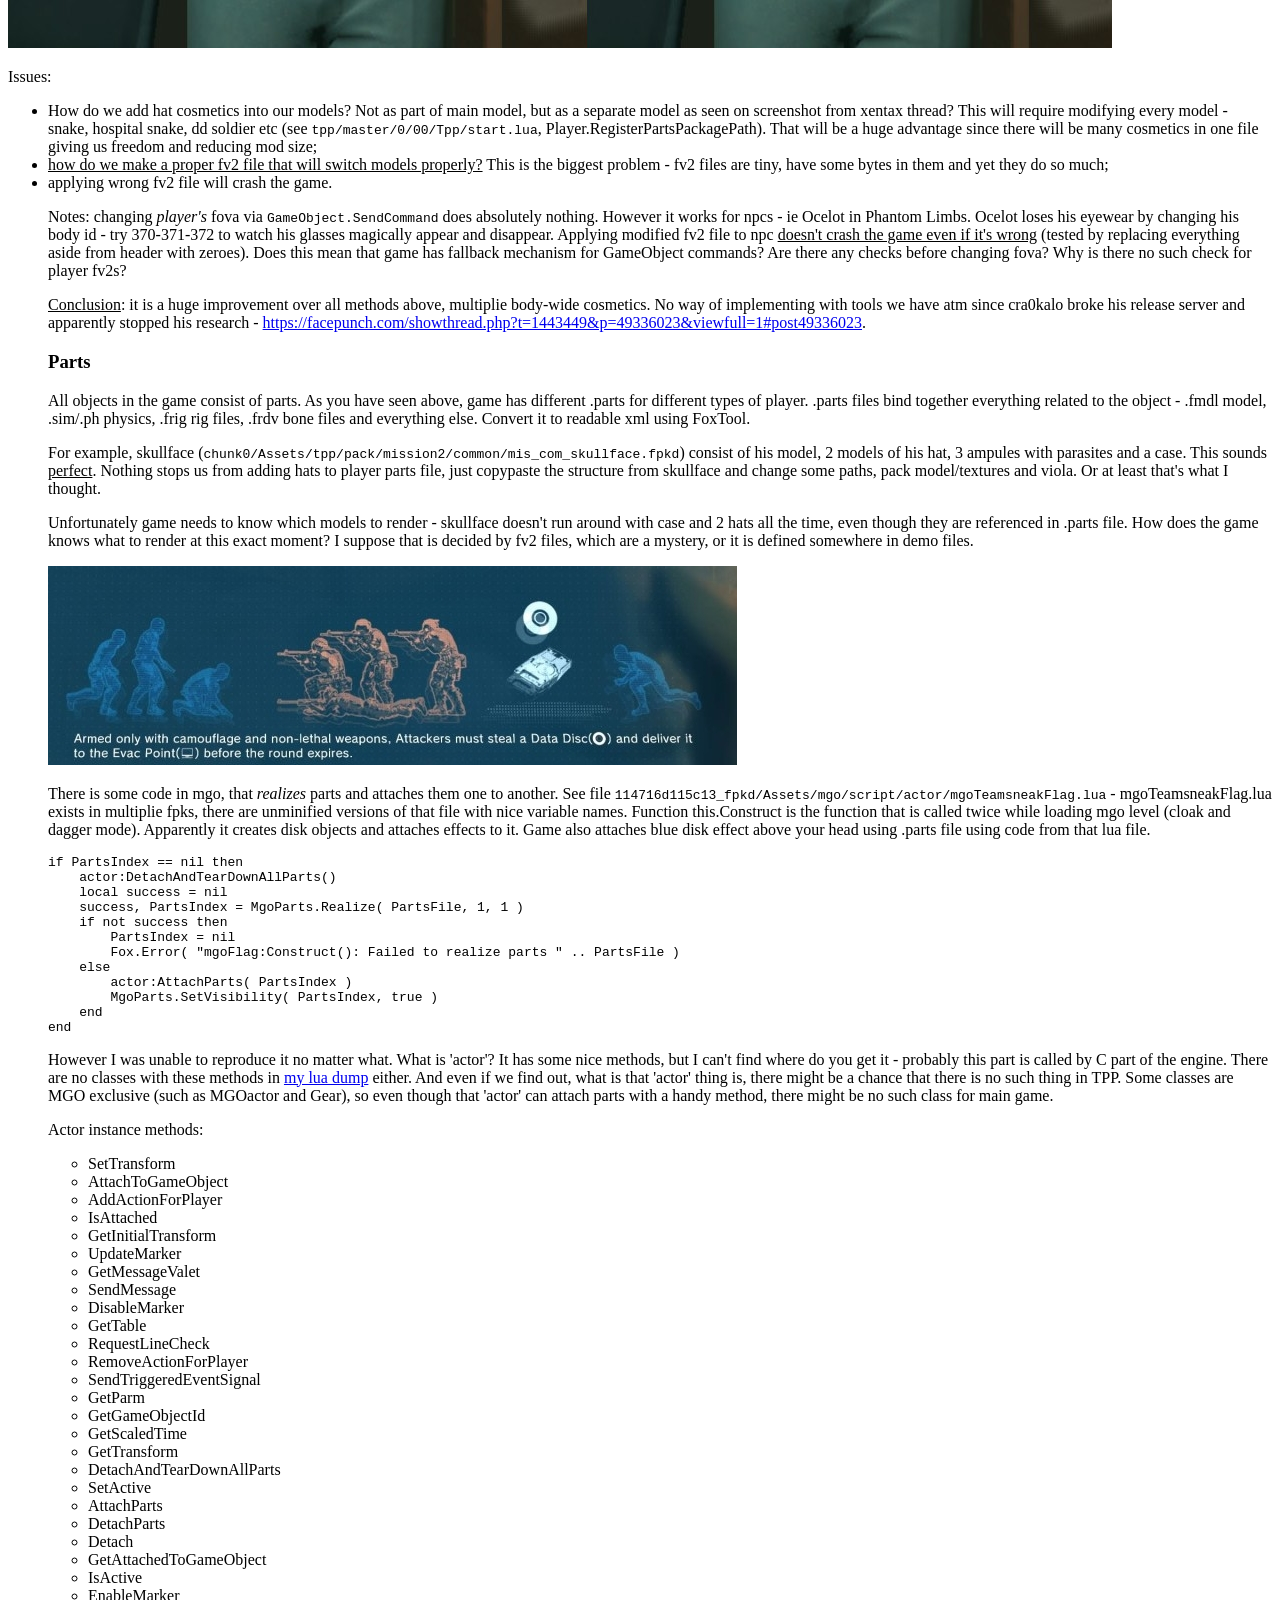
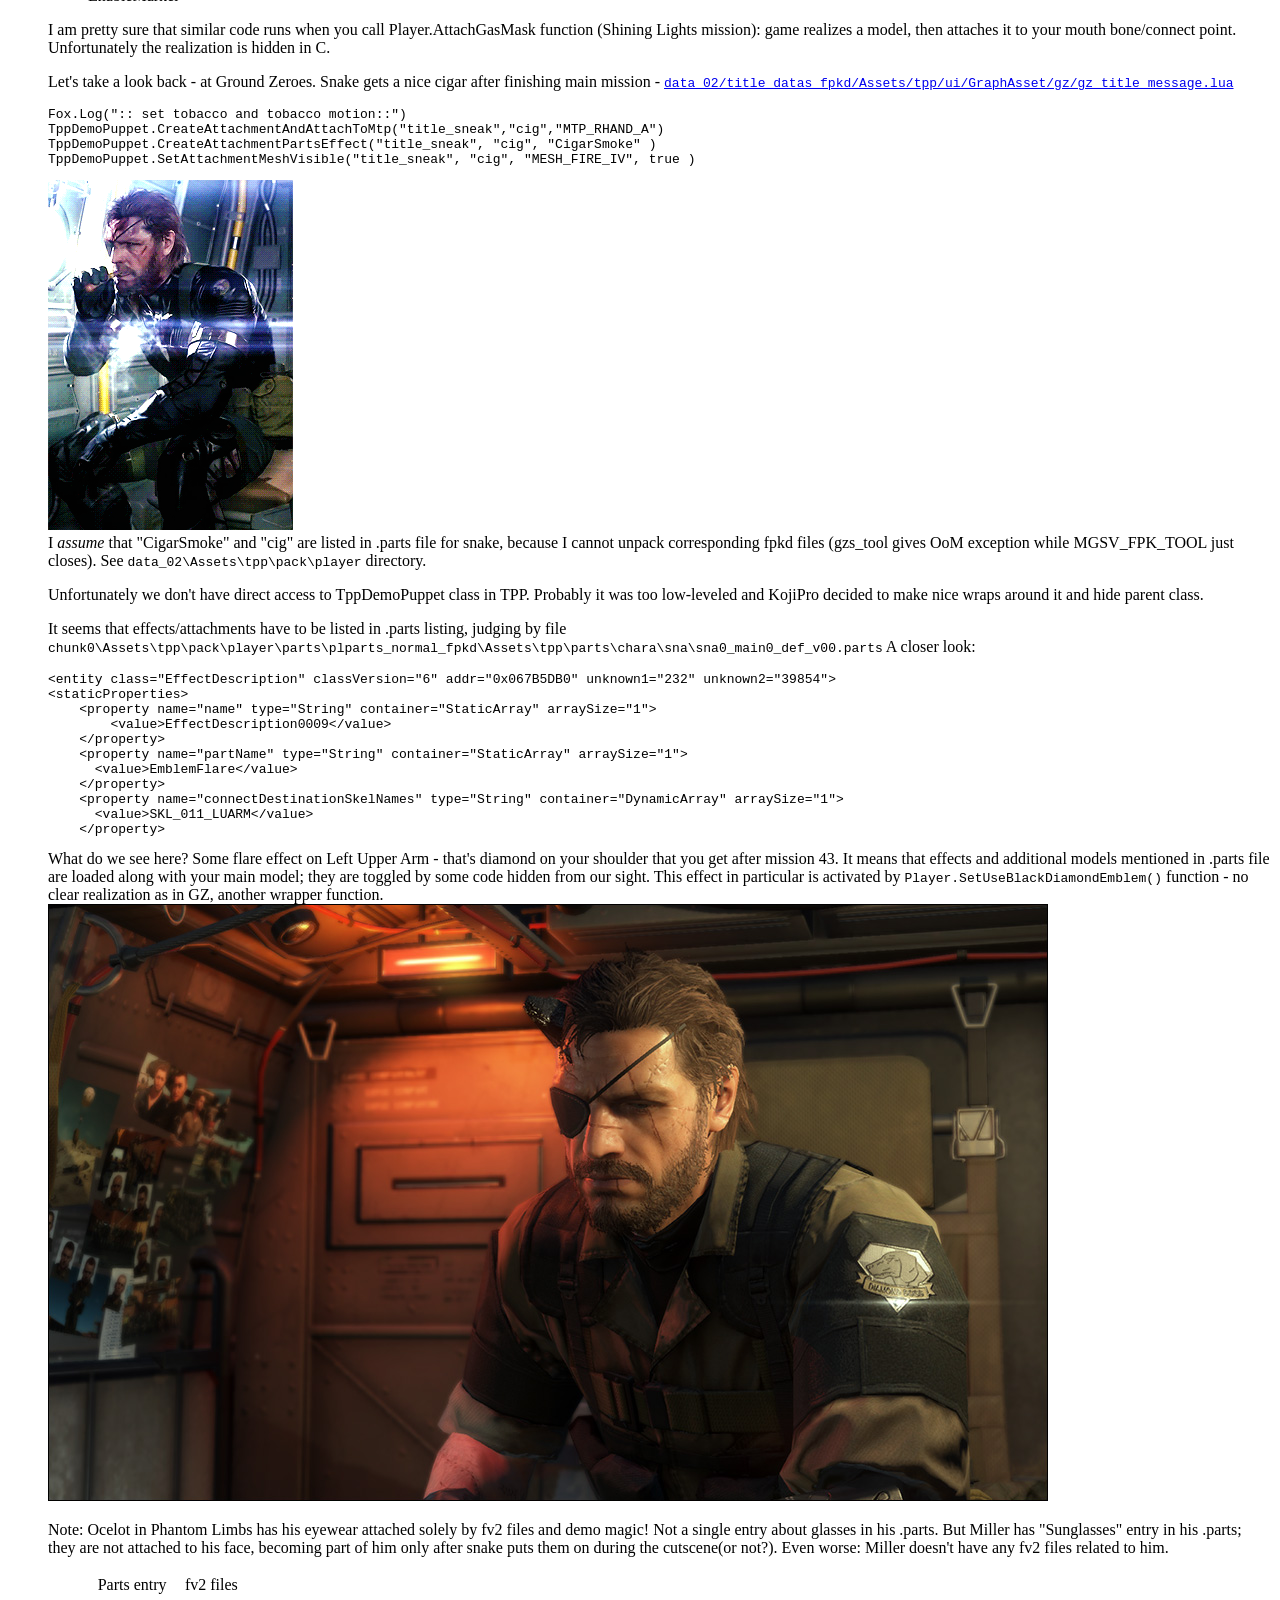
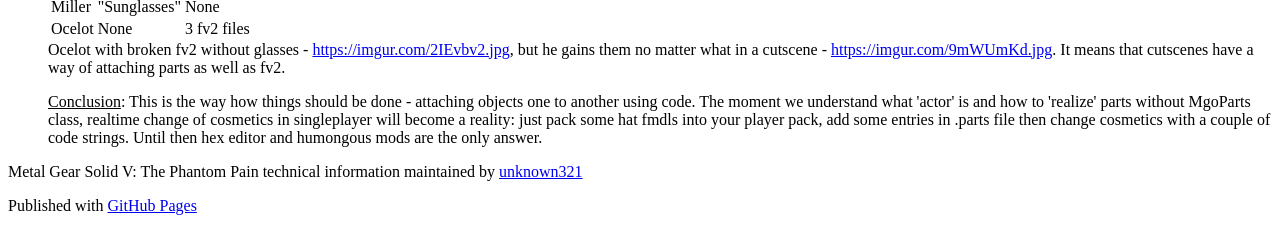
==== commit fdbeb26e: "links fixes" ====
--- a/cosmetics.html
+++ b/cosmetics.html
@@ -67,7 +67,7 @@
                     <li>cannot switch cosmetics on the fly like the game does;</li>
                     <li>mod packs are huge.</li>
                 </ul>
-                The best example is <a href="http://www.nexusmods.com/metalgearsolidvtpp/mods/228/?">Multi Quiet Player Mod</a>.
+                The best example is <a href="https://www.nexusmods.com/metalgearsolidvtpp/mods/228/?">Multi Quiet Player Mod</a>.
                 Full version takes <u>1.4 GBs</u>, and even with that you are tied to quiet's face.
             </p>
 
@@ -91,7 +91,7 @@
             By changing <code>vars.playerFaceId</code> and <code>vars.playerType</code>(was it playertype?) you 
             can change your face at will (assuming you play as DD soldier). You can see full list of faces 
             in prettified file <code>Soldier2FaceAndBodyData.lua</code> in 
-            <a href="http://www.nexusmods.com/metalgearsolidvtpp/mods/45/">Infinite Heaven mod</a>.
+            <a href="https://www.nexusmods.com/metalgearsolidvtpp/mods/45/">Infinite Heaven mod</a>.
             Via changing variables you select one of the predefined face variations - that includes hair, hair colour, 
             skin colour, face paintings, eye color, gender, etc - studying the file will give you a lot of information 
             about that. You can do it using IH - see <a href="https://youtu.be/a0PJJVkDQe8">https://youtu.be/a0PJJVkDQe8</a>.
@@ -144,7 +144,7 @@
 
             <h3>FV2 files</h3>
             <p>Models in the game are hidden in fmdl files. Important thing is, you can have multiplie models in one fmdl file.</p>
-            <p>It was discovered by cra0kalo and volfin - <a href="http://forum.xentax.com/viewtopic.php?p=102492#p102492">http://forum.xentax.com/viewtopic.php?p=102492#p102492</a>.</p>
+            <p>It was discovered by cra0kalo and volfin - <a href="https://forum.xentax.com/viewtopic.php?p=102492#p102492">https://forum.xentax.com/viewtopic.php?p=102492#p102492</a>.</p>
             <p><img src='images/cosmetics_7.jpg'></p>
             <hr>
             <p>Everything below is my theory on how fv2 files work.</p>
@@ -188,7 +188,7 @@
             </p>
              <p><u>Conclusion</u>: it is a huge improvement over all methods above, multiplie body-wide cosmetics.
              No way of implementing with tools we have atm since cra0kalo broke his release server and apparently 
-             stopped his research - <a href="https://facepunch.com/showthread.php?t=1443449&p=49336023&viewfull=1#post49336023">https://facepunch.com/showthread.php?t=1443449&p=49336023&viewfull=1#post49336023</a>.</p>
+             stopped his research - <a href="https://web.archive.org/web/20160608040300/https://facepunch.com/showthread.php?t=1443449">https://facepunch.com/showthread.php?t=1443449&p=49336023&viewfull=1#post49336023</a>.</p>
             
              <h3>Parts</h3>
              <p>All objects in the game consist of parts. As you have seen above, game has different .parts 
@@ -323,8 +323,8 @@
                 <tr><td>Miller</td><td>"Sunglasses"</td><td>None</td></tr>
                 <tr><td>Ocelot</td><td>None</td><td>3 fv2 files</td></tr>
             </table>
-            Ocelot with broken fv2 without glasses - <a href="http://imgur.com/2IEvbv2.jpg">http://imgur.com/2IEvbv2.jpg</a>, but he gains them no matter what in 
-            a cutscene - <a href="http://imgur.com/9mWUmKd.jpg">http://imgur.com/9mWUmKd.jpg</a>. It means that cutscenes have a way of attaching parts as well as fv2.
+            Ocelot with broken fv2 without glasses - <a href="https://imgur.com/2IEvbv2.jpg">https://imgur.com/2IEvbv2.jpg</a>, but he gains them no matter what in 
+            a cutscene - <a href="https://imgur.com/9mWUmKd.jpg">https://imgur.com/9mWUmKd.jpg</a>. It means that cutscenes have a way of attaching parts as well as fv2.
             </p>
 
             <p><u>Conclusion</u>: This is the way how things should be done - attaching objects one to another using code.
